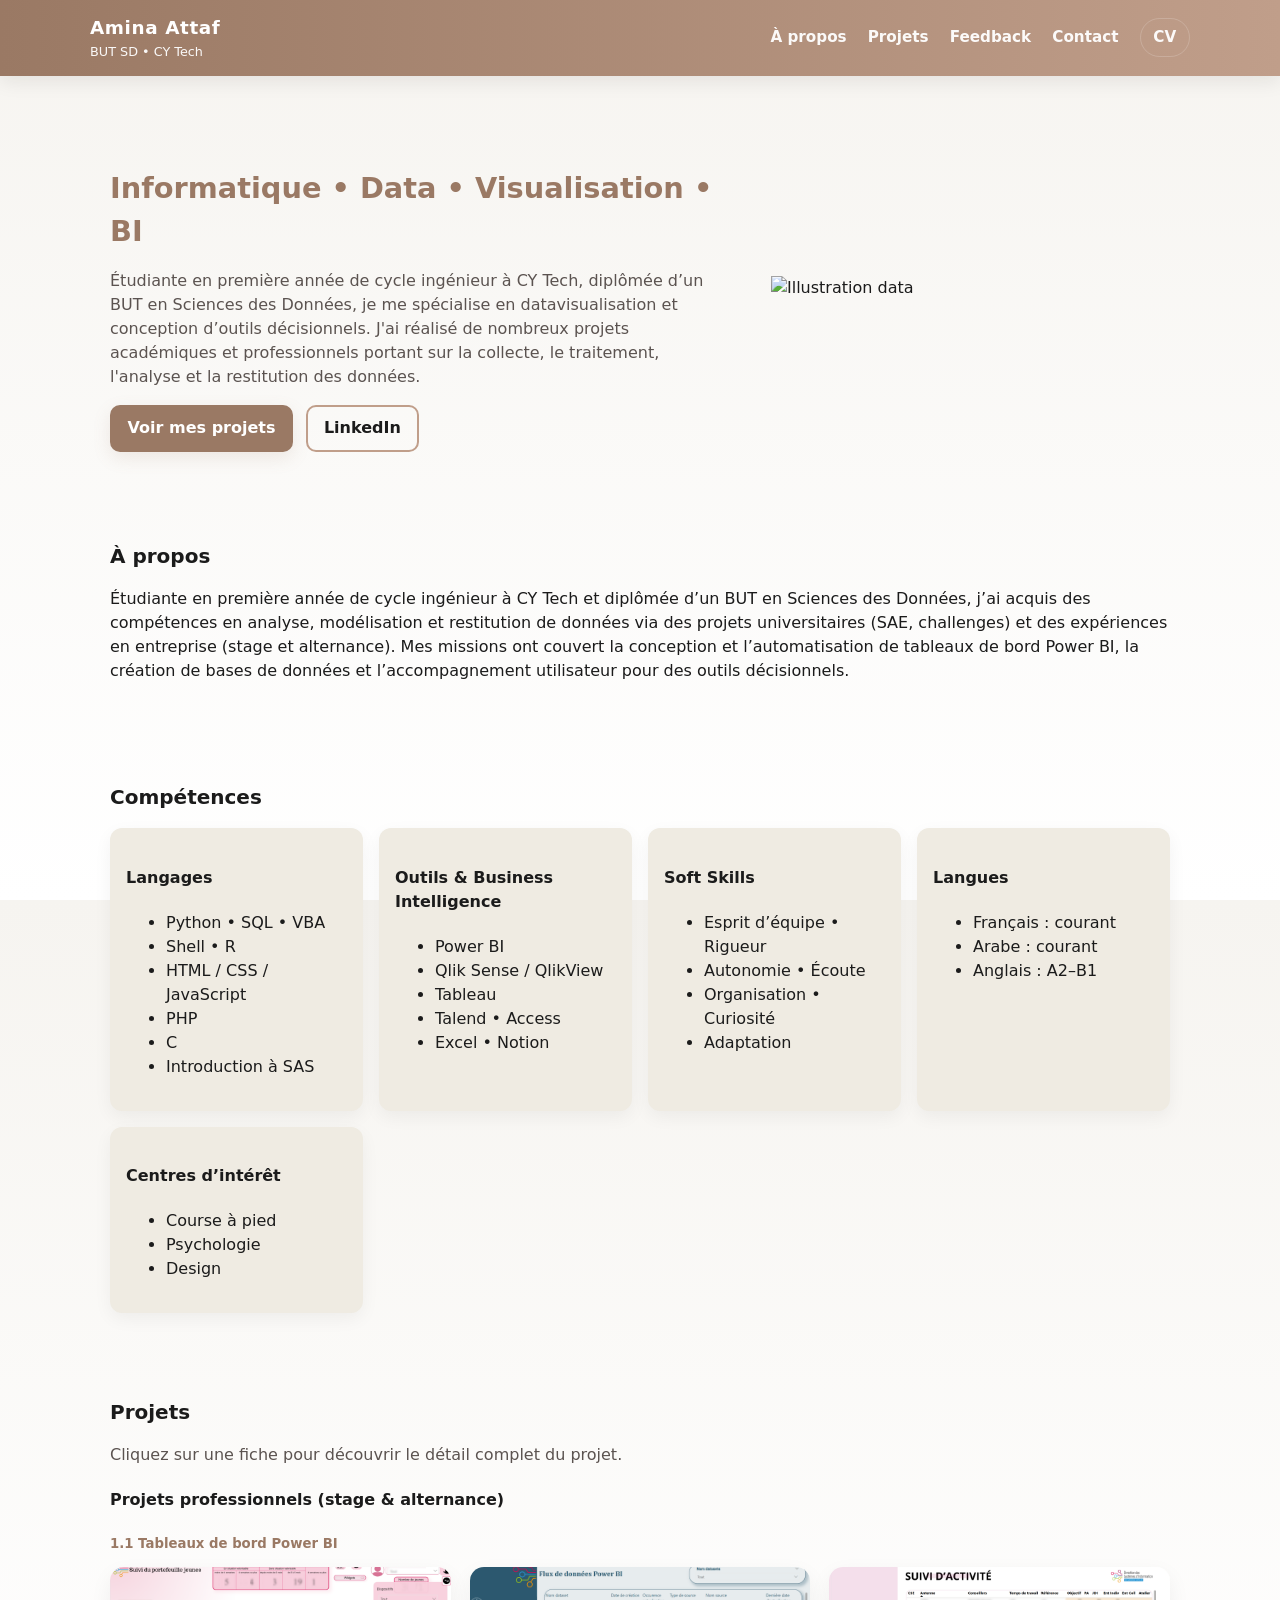
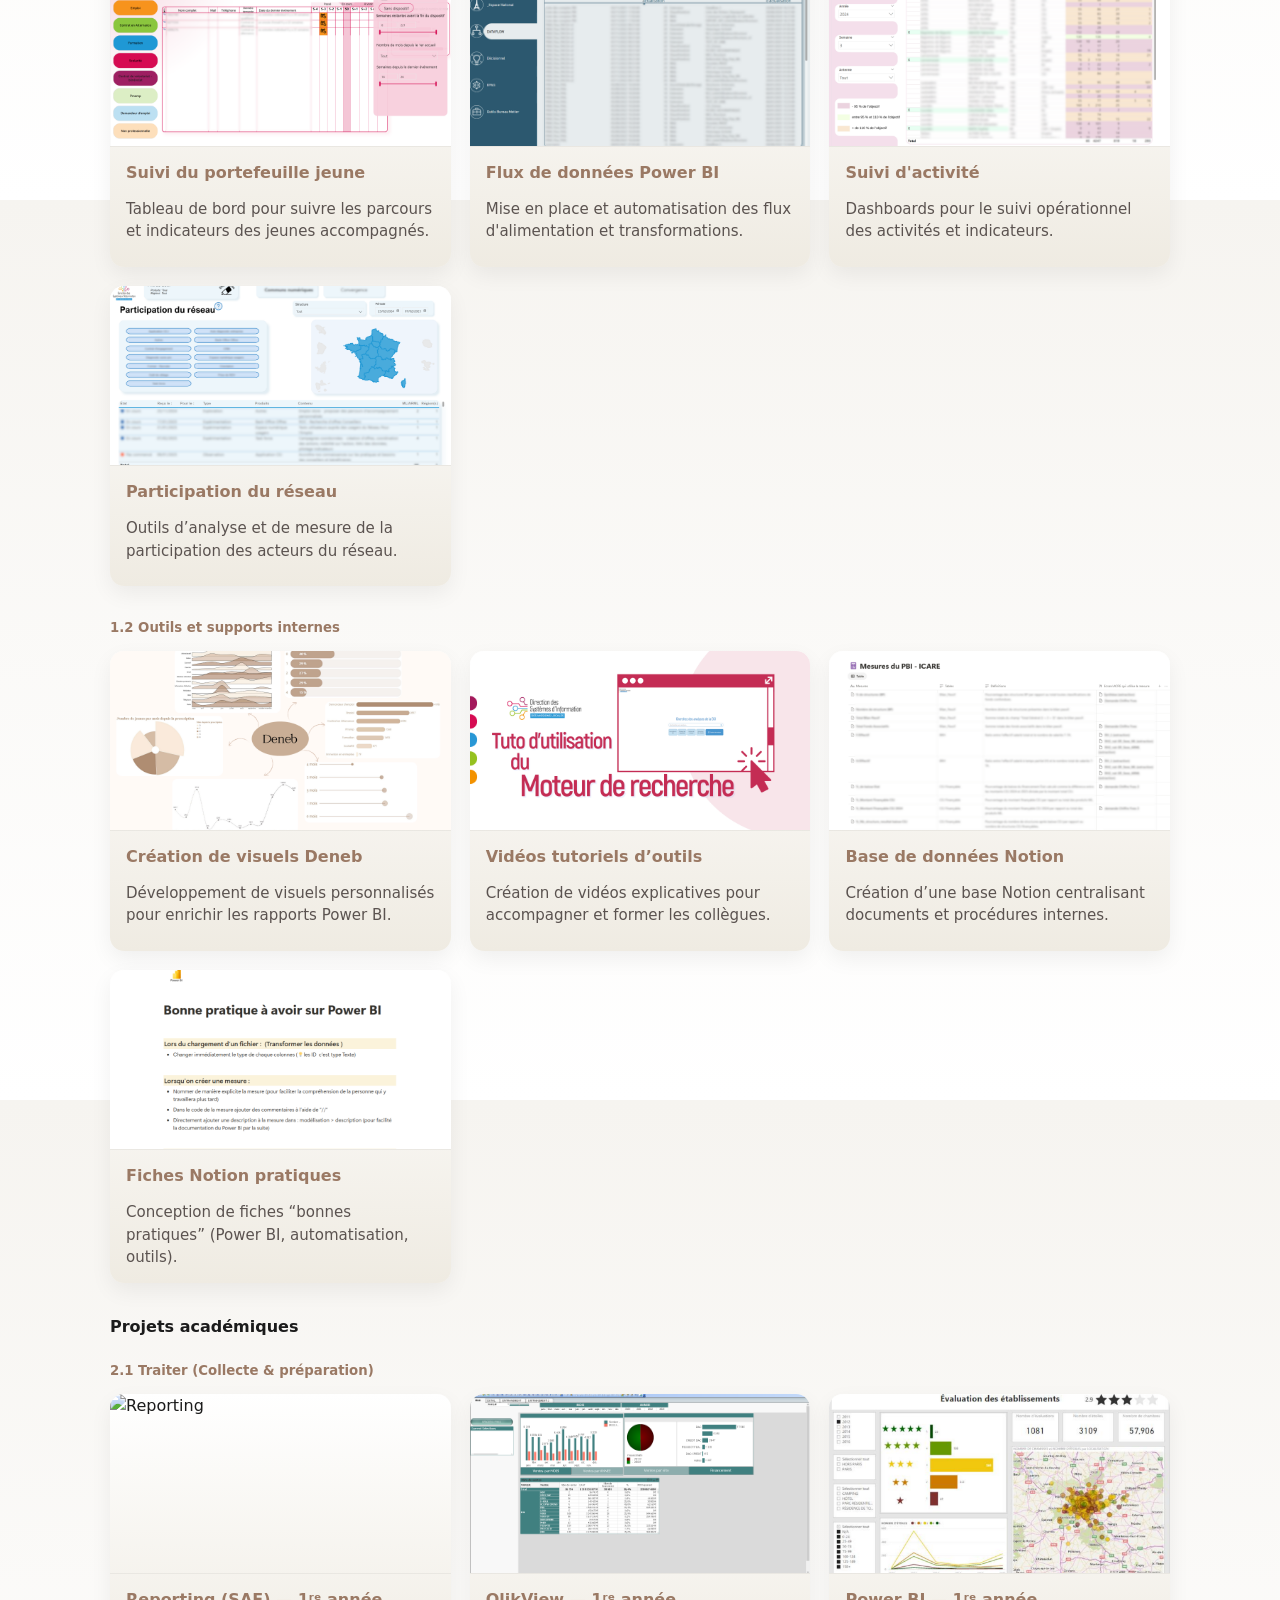
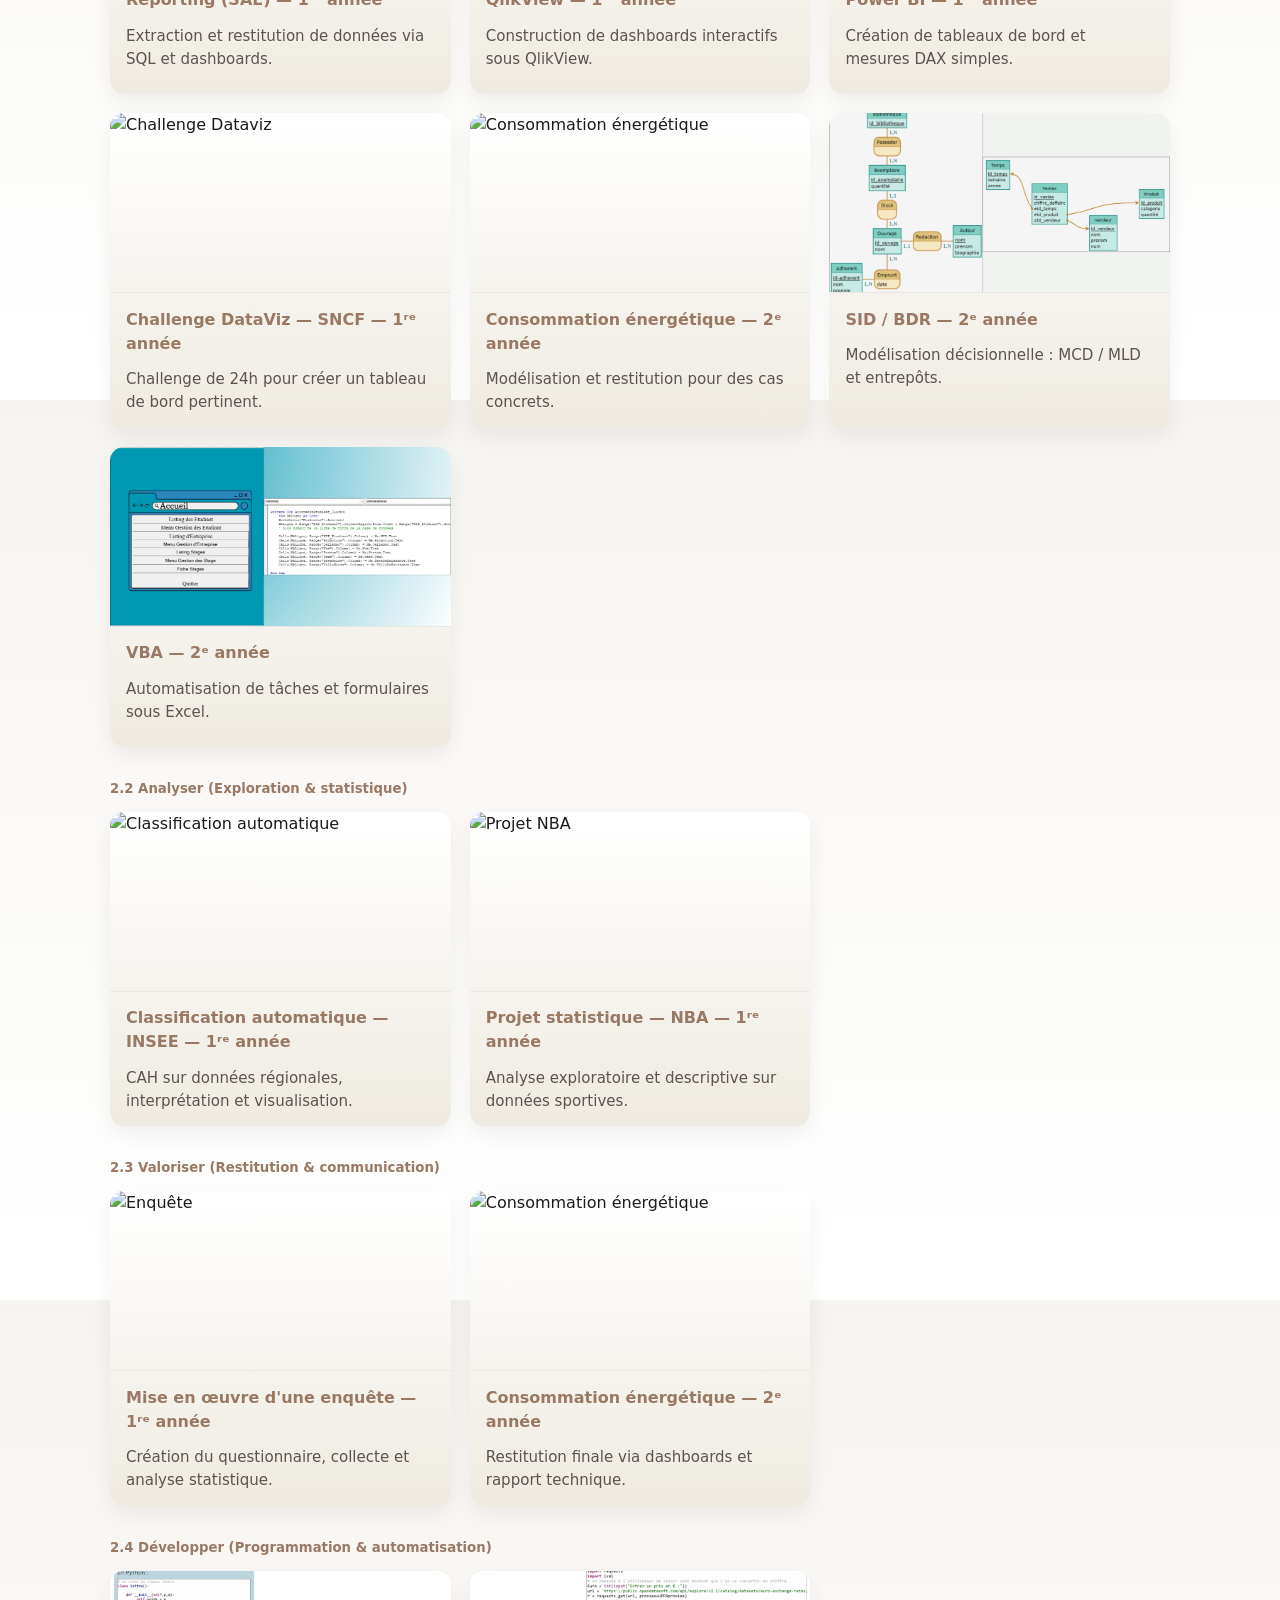
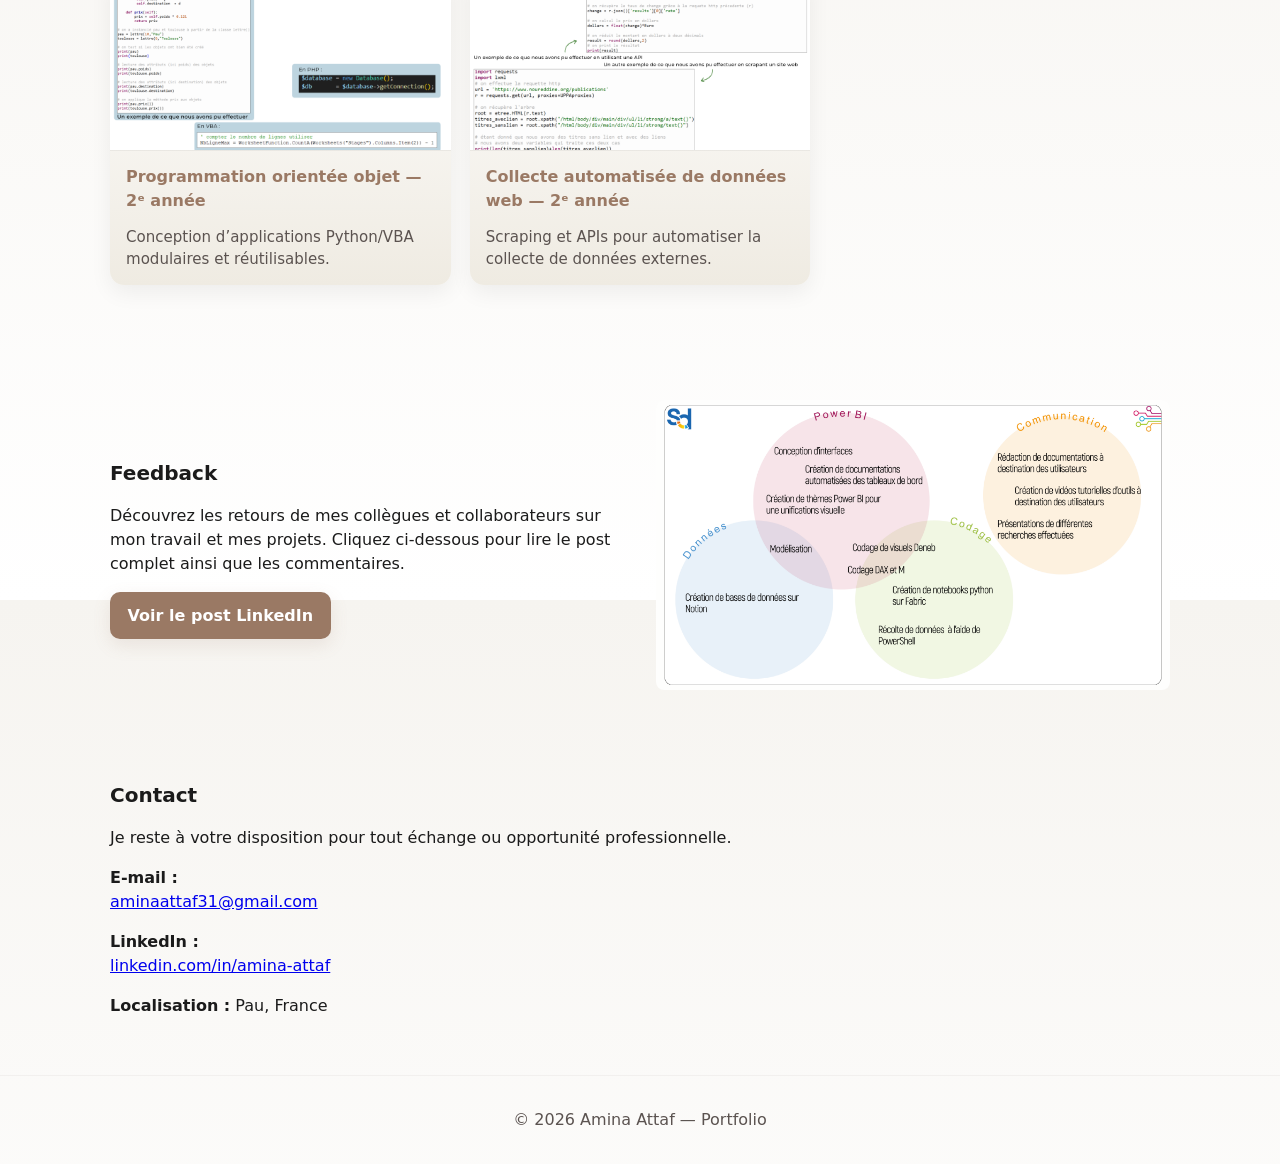
==== index.html @ 7a0de2a9 "Update index.html" ====
<!DOCTYPE html>
<html lang="fr">
<head>
  <meta charset="utf-8" />
  <meta name="viewport" content="width=device-width,initial-scale=1" />
  <title>Amina Attaf — Portfolio</title>
  <meta name="description" content="Portfolio d'Amina Attaf — Data Analyst / BUT Sciences des Données / CY Tech.">
  <link rel="stylesheet" href="style.css">
  <script defer src="script.js"></script>
</head>

<body>
  <!-- HEADER -->
  <header class="site-header">
    <div class="container header-inner">
      <div class="brand">
        <h1>Amina <span>Attaf</span></h1>
        <p class="subtitle">BUT SD • CY Tech</p>
      </div>
      <nav class="nav">
        <a href="#about">À propos</a>
        <a href="#projects">Projets</a>
        <a href="#testimonials">Feedback</a>
        <a href="#contact">Contact</a>
        <a class="btn-outline" href="cv.pdf" target="_blank">CV</a>
      </nav>
    </div>
  </header>

  <main>
    <!-- HERO -->
    <section id="home" class="hero">
      <div class="container hero-grid">
        <div class="hero-text">
          <h2><br><span>Informatique • Data • Visualisation • BI</span></h2>
          <p>Étudiante en première année de cycle ingénieur à CY Tech, diplômée d’un BUT en Sciences des Données, je me spécialise en datavisualisation et conception d’outils décisionnels. J'ai réalisé de nombreux projets académiques et professionnels portant sur la collecte, le traitement, l'analyse et la restitution des données.</p>
          <div class="hero-ctas">
            <a class="btn-primary" href="#projects">Voir mes projets</a>
            <a class="btn-ghost" href="https://www.linkedin.com/in/amina-attaf" target="_blank">LinkedIn</a>
          </div>
        </div>
        <div class="hero-visual">
          <img src="images/hero-illustration.png" alt="Illustration data" />
        </div>
      </div>
    </section>

    <!-- ABOUT -->
    <section id="about" class="section">
      <div class="container">
        <h3>À propos</h3>
        <p>Étudiante en première année de cycle ingénieur à CY Tech et diplômée d’un BUT en Sciences des Données, j’ai acquis des compétences en analyse, modélisation et restitution de données via des projets universitaires (SAE, challenges) et des expériences en entreprise (stage et alternance). Mes missions ont couvert la conception et l’automatisation de tableaux de bord Power BI, la création de bases de données et l’accompagnement utilisateur pour des outils décisionnels.</p>
      </div>
    </section>

        <!-- SKILLS -->
    <section id="skills" class="section alt">
      <div class="container">
        <h3>Compétences</h3>
        <div class="skills-grid">
          <div class="skill-card">
            <h4>Langages</h4>
            <ul>
              <li>Python • SQL • VBA</li>
              <li>Shell • R</li>
              <li>HTML / CSS / JavaScript</li>
              <li>PHP</li>
              <li> C</li>
              <li>Introduction à SAS</li>
            </ul>
          </div>
          <div class="skill-card">
            <h4>Outils & Business Intelligence</h4>
            <ul>
              <li>Power BI</li>
              <li>Qlik Sense / QlikView</li>
              <li>Tableau</li>
              <li>Talend • Access</li>
              <li>Excel • Notion</li>
            </ul>
          </div>
          <div class="skill-card">
            <h4>Soft Skills</h4>
            <ul>
              <li>Esprit d’équipe • Rigueur</li>
              <li>Autonomie • Écoute</li>
              <li>Organisation • Curiosité</li>
              <li>Adaptation</li>
            </ul>
          </div>
          <div class="skill-card">
            <h4>Langues</h4>
            <ul>
              <li>Français : courant</li>
              <li>Arabe : courant</li>
              <li>Anglais : A2–B1</li>
            </ul>
          </div>
          <div class="skill-card">
            <h4>Centres d’intérêt</h4>
            <ul>
              <li>Course à pied</li>
              <li>Psychologie</li>
              <li>Design</li>
            </ul>
          </div>
        </div>
      </div>
    </section>

    <!-- PROJECTS -->
    <section id="projects" class="section">
      <div class="container">
        <h3>Projets</h3>
        <p class="muted">Cliquez sur une fiche pour découvrir le détail complet du projet.</p>

        <!-- Catégorie professionnelle -->
        <div class="category">
          <h4 class="category-title">Projets professionnels (stage & alternance)</h4>
          <div class="subsection">
            <h5>1.1 Tableaux de bord Power BI</h5>
            <div class="projects-grid">
              <article class="proj-card" data-cat="pro" data-projid="proj-portefeuille">
                <div class="proj-thumb"><img src="images/proj-portefeuille.png" alt="Suivi portefeuille jeune"></div>
                <div class="proj-info">
                  <h4>Suivi du portefeuille jeune</h4>
                  <p>Tableau de bord pour suivre les parcours et indicateurs des jeunes accompagnés.</p>
                </div>
              </article>
              <article class="proj-card" data-cat="pro" data-projid="proj-flux">
                <div class="proj-thumb"><img src="images/proj-flux.png" alt="Flux de données"></div>
                <div class="proj-info">
                  <h4>Flux de données Power BI</h4>
                  <p>Mise en place et automatisation des flux d'alimentation et transformations.</p>
                </div>
              </article>
              <article class="proj-card" data-cat="pro" data-projid="proj-suivi-activite">
                <div class="proj-thumb"><img src="images/proj-suivi.png" alt="Suivi activité"></div>
                <div class="proj-info">
                  <h4>Suivi d'activité</h4>
                  <p>Dashboards pour le suivi opérationnel des activités et indicateurs.</p>
                </div>
              </article>
              <article class="proj-card" data-cat="pro" data-projid="proj-reseau">
                <div class="proj-thumb"><img src="images/proj-reseau.png" alt="Participation du réseau"></div>
                <div class="proj-info">
                  <h4>Participation du réseau</h4>
                  <p>Outils d’analyse et de mesure de la participation des acteurs du réseau.</p>
                </div>
              </article>
            </div>
          </div>

          <div class="subsection">
            <h5>1.2 Outils et supports internes</h5>
            <div class="projects-grid">
              <article class="proj-card" data-cat="pro" data-projid="proj-deneb">
                <div class="proj-thumb"><img src="images/proj-deneb.png" alt="Deneb visuals"></div>
                <div class="proj-info">
                  <h4>Création de visuels Deneb</h4>
                  <p>Développement de visuels personnalisés pour enrichir les rapports Power BI.</p>
                </div>
              </article>
              <article class="proj-card" data-cat="pro" data-projid="proj-video">
                <div class="proj-thumb"><img src="images/proj-video.png" alt="Tutoriel vidéo"></div>
                <div class="proj-info">
                  <h4>Vidéos tutoriels d’outils</h4>
                  <p>Création de vidéos explicatives pour accompagner et former les collègues.</p>
                </div>
              </article>
              <article class="proj-card" data-cat="pro" data-projid="proj-notion-db">
                <div class="proj-thumb"><img src="images/proj-notion.png" alt="Notion DB"></div>
                <div class="proj-info">
                  <h4>Base de données Notion</h4>
                  <p>Création d’une base Notion centralisant documents et procédures internes.</p>
                </div>
              </article>
              <article class="proj-card" data-cat="pro" data-projid="proj-notion-fiches">
                <div class="proj-thumb"><img src="images/proj-fiches.png" alt="Fiches Notion"></div>
                <div class="proj-info">
                  <h4>Fiches Notion pratiques</h4>
                  <p>Conception de fiches “bonnes pratiques” (Power BI, automatisation, outils).</p>
                </div>
              </article>
            </div>
          </div>
        </div>

        <!-- Catégorie académique -->
        <div class="category">
          <h4 class="category-title">Projets académiques</h4>

          <!-- 2.1 Traiter -->
          <div class="subsection">
            <h5>2.1 Traiter (Collecte & préparation)</h5>
            <div class="projects-grid">
              <article class="proj-card" data-cat="academique" data-projid="proj-reporting">
                <div class="proj-thumb"><img src="images/proj-reporting.png" alt="Reporting"></div>
                <div class="proj-info">
                  <h4>Reporting (SAE) — 1ʳᵉ année</h4>
                  <p>Extraction et restitution de données via SQL et dashboards.</p>
                </div>
              </article>

              <article class="proj-card" data-cat="academique" data-projid="proj-qlikview">
                <div class="proj-thumb"><img src="images/proj-qlikview.png" alt="QlikView"></div>
                <div class="proj-info">
                  <h4>QlikView — 1ʳᵉ année</h4>
                  <p>Construction de dashboards interactifs sous QlikView.</p>
                </div>
              </article>

              <article class="proj-card" data-cat="academique" data-projid="proj-powerbi1">
                <div class="proj-thumb"><img src="images/proj-powerbi1.png" alt="Power BI"></div>
                <div class="proj-info">
                  <h4>Power BI — 1ʳᵉ année</h4>
                  <p>Création de tableaux de bord et mesures DAX simples.</p>
                </div>
              </article>

              <article class="proj-card" data-cat="academique" data-projid="proj-dataviz">
                <div class="proj-thumb"><img src="images/proj-dataviz.png" alt="Challenge Dataviz"></div>
                <div class="proj-info">
                  <h4>Challenge DataViz — SNCF — 1ʳᵉ année</h4>
                  <p>Challenge de 24h pour créer un tableau de bord pertinent.</p>
                </div>
              </article>

              <article class="proj-card" data-cat="academique" data-projid="proj-energie">
                <div class="proj-thumb"><img src="images/proj-energie.png" alt="Consommation énergétique"></div>
                <div class="proj-info">
                  <h4>Consommation énergétique — 2ᵉ année</h4>
                  <p>Modélisation et restitution pour des cas concrets.</p>
                </div>
              </article>

              <article class="proj-card" data-cat="academique" data-projid="proj-sidbdr">
                <div class="proj-thumb"><img src="images/proj-sidbdr.png" alt="SID / BDR"></div>
                <div class="proj-info">
                  <h4>SID / BDR — 2ᵉ année</h4>
                  <p>Modélisation décisionnelle : MCD / MLD et entrepôts.</p>
                </div>
              </article>

              <article class="proj-card" data-cat="academique" data-projid="proj-vba">
                <div class="proj-thumb"><img src="images/proj-vba.png" alt="VBA"></div>
                <div class="proj-info">
                  <h4>VBA — 2ᵉ année</h4>
                  <p>Automatisation de tâches et formulaires sous Excel.</p>
                </div>
              </article>
            </div>
          </div>

          <!-- 2.2 Analyser -->
          <div class="subsection">
            <h5>2.2 Analyser (Exploration & statistique)</h5>
            <div class="projects-grid">
              <article class="proj-card" data-cat="analyse" data-projid="proj-classif">
                <div class="proj-thumb"><img src="images/proj-classif.png" alt="Classification automatique"></div>
                <div class="proj-info">
                  <h4>Classification automatique — INSEE — 1ʳᵉ année</h4>
                  <p>CAH sur données régionales, interprétation et visualisation.</p>
                </div>
              </article>

              <article class="proj-card" data-cat="analyse" data-projid="proj-nba">
                <div class="proj-thumb"><img src="images/proj-nba.png" alt="Projet NBA"></div>
                <div class="proj-info">
                  <h4>Projet statistique — NBA — 1ʳᵉ année</h4>
                  <p>Analyse exploratoire et descriptive sur données sportives.</p>
                </div>
              </article>
            </div>
          </div>

          <!-- 2.3 Valoriser -->
          <div class="subsection">
            <h5>2.3 Valoriser (Restitution & communication)</h5>
            <div class="projects-grid">
              <article class="proj-card" data-cat="valoriser" data-projid="proj-enquete">
                <div class="proj-thumb"><img src="images/proj-enquete.png" alt="Enquête"></div>
                <div class="proj-info">
                  <h4>Mise en œuvre d'une enquête — 1ʳᵉ année</h4>
                  <p>Création du questionnaire, collecte et analyse statistique.</p>
                </div>
              </article>

              <article class="proj-card" data-cat="valoriser" data-projid="proj-energie">
                <div class="proj-thumb"><img src="images/proj-energie.png" alt="Consommation énergétique"></div>
                <div class="proj-info">
                  <h4>Consommation énergétique — 2ᵉ année</h4>
                  <p>Restitution finale via dashboards et rapport technique.</p>
                </div>
              </article>
            </div>
          </div>

          <!-- 2.4 Développer -->
          <div class="subsection">
            <h5>2.4 Développer (Programmation & automatisation)</h5>
            <div class="projects-grid">
              <article class="proj-card" data-cat="developper" data-projid="proj-poo">
                <div class="proj-thumb"><img src="images/proj-poo.png" alt="POO"></div>
                <div class="proj-info">
                  <h4>Programmation orientée objet — 2ᵉ année</h4>
                  <p>Conception d’applications Python/VBA modulaires et réutilisables.</p>
                </div>
              </article>

              <article class="proj-card" data-cat="developper" data-projid="proj-scraping">
                <div class="proj-thumb"><img src="images/proj-scraping.png" alt="Collecte automatisée"></div>
                <div class="proj-info">
                  <h4>Collecte automatisée de données web — 2ᵉ année</h4>
                  <p>Scraping et APIs pour automatiser la collecte de données externes.</p>
                </div>
              </article>
            </div>
          </div>
        </div>
      </div>
    </section>

    <!-- Feedback -->
    <section id="testimonials" class="section alt">
      <div class="container testimonials-grid">
        <div class="testimonial-text">
          <h3>Feedback</h3>
          <p>Découvrez les retours de mes collègues et collaborateurs sur mon travail et mes projets. Cliquez ci-dessous pour lire le post complet ainsi que les commentaires.</p>
          <a class="btn-primary" href="https://www.linkedin.com/posts/amina-attaf" target="_blank">Voir le post LinkedIn</a>
        </div>
        <div class="testimonial-image">
          <img src="images/linkedin-post.png" alt="Post LinkedIn" />
        </div>
      </div>
    </section>

    <!-- CONTACT -->
    <section id="contact" class="section alt">
      <div class="container">
        <h3>Contact</h3>
        <p>Je reste à votre disposition pour tout échange ou opportunité professionnelle.</p>
        <div class="contact-block">
          <p><strong>E-mail :</strong><br><a href="mailto:aminaattaf31@gmail.com">aminaattaf31@gmail.com</a></p>
          <p><strong>LinkedIn :</strong><br><a href="https://www.linkedin.com/in/amina-attaf" target="_blank">linkedin.com/in/amina-attaf</a></p>
          <p><strong>Localisation :</strong> Pau, France</p>
        </div>
      </div>
    </section>

  </main>

  <footer class="site-footer">
    <div class="container">
      <p>© <span id="year"></span> Amina Attaf — Portfolio</p>
    </div>
  </footer>


<!-- 🔹 MODALES -->
<div id="modals-root">

  <!-- 🌟 PROJET : Suivi du portefeuille jeune -->
  <dialog class="proj-modal" id="proj-portefeuille">
    <button class="modal-close" data-close>&times;</button>
    <div class="modal-body">
      <h4>Suivi du portefeuille jeune</h4>

      <p><strong>Contexte :</strong> Ce projet a été réalisé dans le cadre de mon alternance afin de faciliter le suivi des jeunes accompagnés. L’objectif était de proposer un tableau de bord Power BI plus complet et plus clair pour visualiser l’ensemble des données liées à leurs parcours.</p>

      <p><strong>Objectifs :</strong>
        <ul>
          <li>Améliorer la lisibilité et l’ergonomie du tableau de bord existant,</li>
          <li>Intégrer de nouvelles pages interactives (menu déroulant, widgets, vidéos explicatives),</li>
          <li>Permettre aux conseiller.es d’accéder rapidement aux informations utiles pour le suivi.</li>
        </ul>
      </p>

      <p><strong>Méthodologie :</strong> Le travail a commencé par une phase d’analyse des données Excel, puis une migration vers Power BI à l’aide de Power Query pour le nettoyage et la structuration. J’ai ensuite créé plusieurs pages :
        <ul>
          <li>Une page d’accueil avec un <em>menu déroulant</em> facilitant la navigation,</li>
          <li>Une page intégrant une <em>vidéo explicative</em> pour guider les utilisateurs,</li>
          <li>Une page avec une <em>fiche récapitulative</em> pour chaque jeune,</li>
          <li>Et une page dédiée aux <em>widgets interactifs</em> permettant d’identifier les jeunes en difficulté.</li>
        </ul>
      </p>

      <p>En parallèle, j’ai conçu un <strong>questionnaire destiné aux conseiller.es</strong> afin de recueillir leurs retours sur la première version du tableau de bord. Ces retours m’ont permis d’adapter la mise en page et d’améliorer la page “widgets” selon leurs besoins. Ce travail m’a également permis de m’initier à une approche orientée <strong>UX (expérience utilisateur)</strong>.</p>

      <p><strong>Résultats :</strong> Le tableau de bord final est plus intuitif, complet et apprécié des conseiller.es. Il offre une vision claire et actualisée des jeunes accompagnés, tout en restant simple d’utilisation.</p>

      <div class="modal-gallery">
        <img src="images/proj-portefeuille.png" alt="Page menu déroulant du tableau de bord">
        <img src="images/proj-portefeuille2.png" alt="Page vidéo explicative intégrée">
        <img src="images/proj-portefeuille3.png" alt="Fiche explicative individuelle">
        <img src="images/proj-portefeuille4.png" alt="Page widgets – types de jeunes en difficulté">
      </div>

      <p><strong>Outils utilisés :</strong> Power BI, Power Query, Excel, Notion (suivi du projet), et travail UX avec les conseiller.es.</p>
    </div>
  </dialog>


  <!-- 🌟 PROJET : Automatisation de la récupération des flux de données Power BI -->
  <dialog class="proj-modal" id="proj-flux">
    <button class="modal-close" data-close>&times;</button>
    <div class="modal-body">
      <h4>Automatisation de la récupération des flux de données Power BI</h4>
  
      <p><strong>Contexte :</strong> Dans le cadre de la création d’un système d’information partagé avec France Travail, il était nécessaire d’identifier précisément les sources de données de tous les tableaux de bord Power BI ainsi que les informations relatives à leur actualisation (dates, occurrences, etc.). L’objectif principal était de centraliser ces informations pour disposer d’une base fiable et commune.</p>
  
      <p><strong>Objectifs :</strong></p>
      <ul>
        <li>Récupérer automatiquement les informations sur les flux de données Power BI ;</li>
        <li>Identifier les espaces de travail, datasets, et leurs dates d’actualisation ;</li>
        <li>Faciliter la contribution au futur Système d’Information partagé avec France Travail.</li>
      </ul>
  
      <p><strong>Méthodologie :</strong> Après plusieurs recherches infructueuses sur différents outils (PurView, add-ons externes, etc.), une solution a été trouvée grâce à l’échange avec un collègue : utiliser <em>PowerShell</em> pour interagir directement avec le service Power BI.  
      J’ai ainsi développé un script permettant de se connecter au service Power BI, de récupérer automatiquement les espaces de travail, les datasets associés, ainsi que leurs dates de création et d’actualisation.  
      Dans un second temps, j’ai appelé l’API REST de Power BI pour obtenir des informations plus détaillées, notamment sur la fréquence des actualisations et le nom des sources de données.</p>
  
      <p><strong>Résultats :</strong> Cette automatisation permet désormais d’avoir une vision complète et actualisée de tous les flux de données Power BI du pôle. Les informations sont exportées dans un fichier exploitable pour un suivi global, ce qui facilite la maintenance et la collaboration entre les équipes.</p>
  
      <div class="modal-gallery">
        <img src="images/proj-flux.png" alt="Interface Power BI présentant la récupération des flux de données">
      </div>
  
      <p><strong>Outils utilisés :</strong> Power BI Service, PowerShell, API REST Power BI.</p>
    </div>
  </dialog>



  <!-- 🌟 PROJET : Suivi d’activité -->
  <dialog class="proj-modal" id="proj-suivi-activite">
    <button class="modal-close" data-close>&times;</button>
    <div class="modal-body">
      <h4>Suivi d’activité</h4>

      <p><strong>Contexte :</strong> Le tableau de suivi d’activité a été créé pour remplacer un ancien suivi réalisé sur Excel. Il s’agissait de migrer ces données vers Power BI pour proposer un outil plus dynamique et plus clair.</p>

      <p><strong>Objectifs :</strong>
        <ul>
          <li>Remplacer le tableau de suivi Excel par un tableau de bord Power BI, plus rapide et plus performants</li>
          <li>Améliorer la visibilité sur les activités de chaque service</li>
          <li>Offrir une interface plus intuitive et plus professionnelle</li>
        </ul>
      </p>

      <p><strong>Méthodologie :</strong> J’ai d’abord étudié le fichier Excel initial (données sources, formules, onglets). Après un nettoyage via Power Query, j’ai créé un modèle Power BI structuré pour afficher les activités par type, période et service.</p>

      <p><strong>Résultats :</strong> Le nouveau tableau de bord permet une lecture plus fluide et rapide des informations. Il a remplacé définitivement le fichier Excel utilisé auparavant et sert désormais de support de pilotage.</p>

      <div class="modal-gallery">
        <img src="images/proj-suivi.png" alt="Tableau de bord Power BI – Suivi activité">
        <img src="images/proj-suivi2.png" alt="Fichier Excel initial avant migration">
      </div>

      <p><strong>Outils utilisés :</strong> Power BI, Excel, Power Query.</p>
    </div>
  </dialog>


  <!-- 🌟 PROJET : Participation du réseau -->
  <dialog class="proj-modal" id="proj-reseau">
    <button class="modal-close" data-close>&times;</button>
    <div class="modal-body">
      <h4>Participation du réseau</h4>

      <p><strong>Contexte :</strong> Ce projet avait pour but de rendre visible la participation des structures régionales et des partenaires du réseau dans différents projets de communication et de convergence. L’objectif était d’avoir une vue globale de l’implication de chaque acteur.</p>

      <p><strong>Méthodologie :</strong> J’ai collecté les données depuis plusieurs fichiers Excel relatifs à différents projets, puis les ai intégrées dans Power BI pour concevoir une interface claire et filtrable par projet. Le rapport se compose de plusieurs pages :</p>

      <ul>
        <li><strong>Page 1 :</strong> Participation au projet de communication numérique,</li>
        <li><strong>Page 2 :</strong> Participation au projet Convergence,</li>
        <li><strong>Page 3 et 4 :</strong> Pages d’extraction générées automatiquement lorsque l’on clique sur une ligne de tableau (vue détaillée des participations).</li>
      </ul>

      <p><strong>Résultats :</strong> Le tableau de bord permet une lecture rapide et complète de la participation du réseau à différents projets. Les extractions facilitent également le partage de synthèses précises entre les équipes.</p>

      <div class="modal-gallery">
        <img src="images/proj-reseau.png" alt="Page Power BI – Communication numérique">
        <img src="images/proj-reseau2.png" alt="Page Power BI – Convergence">
        <img src="images/proj-reseau3.png" alt="Page d’extraction 1">
        <img src="images/proj-reseau4.png" alt="Page d’extraction 2">
      </div>

      <p><strong>Outils utilisés :</strong> Power BI, Power Query, Base de données Notion, Notebook Fabric.</p>
    </div>
  </dialog>

  <!-- 🌟 PROJET : Visuels Deneb -->
  <dialog class="proj-modal" id="proj-deneb">
    <button class="modal-close" data-close>&times;</button>
    <div class="modal-body">
      <h4>Création de visuels Deneb</h4>

      <p><strong>Contexte :</strong> Certains besoins de visualisation Power BI ne pouvaient pas être couverts par les visuels natifs. Le projet visait à concevoir des visuels personnalisés à l’aide de <em>Deneb</em>, un outil permettant d’intégrer des graphiques créés en langage JSON/Vega-Lite.</p>

      <p><strong>Méthodologie :</strong> Étude des besoins, apprentissage de la structure JSON des visuels, création de prototypes pour des graphiques radar, des barres empilées et des diagrammes dynamiques. Intégration directe dans Power BI avec paramétrage des interactions.</p>

      <p><strong>Résultats :</strong> Plusieurs visuels ont été intégrés dans les dashboards internes, notamment un graphique de performance multi-dimensionnelle et une jauge de progression. Ces visuels ont permis d’améliorer la clarté et l’esthétique des rapports.</p>

      <p><strong>Leçons tirées :</strong> Découverte de la logique des bibliothèques de visualisation avancée et renforcement des compétences en développement visuel personnalisé.</p>

      <div class="modal-gallery">
        <img src="images/proj-deneb.png" alt="Visuels Deneb Power BI">
      </div>

      <p><strong>Technologies :</strong> Power BI, Deneb (JSON / Vega-Lite).</p>
    </div>
  </dialog>


  <!-- 🌟 PROJET : Vidéos tutoriels -->
  <dialog class="proj-modal" id="proj-video">
    <button class="modal-close" data-close>&times;</button>
    <div class="modal-body">
      <h4>Vidéos tutoriels</h4>

      <p><strong>Contexte :</strong> L’objectif était de concevoir des vidéos explicatives destinées aux collaborateurs pour faciliter la découverte et la prise en main des outils interne créé par la DSIML.</p>

      <p><strong>Méthodologie :</strong> Création de la vidéo sur Canva en respectant la charte graphique de la DSIML.</p>

      <p><strong>Résultats :</strong> Les vidéos ont permis d’informiser les collaborateurs et de les accompagner lors de la prise en main.</p>

      <p><strong>Leçons tirées :</strong> Ce travail m’a permis de réaliser un exercice de vulgarisation et de me mettre à la place de l’utilisateur, tant pour la compréhension du contenu que pour des aspects visuels comme le choix des couleurs, la taille du texte ou encore la vitesse de la vidéo.</p>

      <div class="modal-gallery">
        <img src="images/proj-video.png" alt="Vidéo tutoriel Power BI">
        <img src="images/proj-video2.png" alt="Montage tutoriel">
      </div>

      <p><strong>Outils :</strong> Canva.</p>
    </div>
  </dialog>


  <!-- 🌟 PROJET : Base Notion -->
  <dialog class="proj-modal" id="proj-notion-db">
    <button class="modal-close" data-close>&times;</button>
    <div class="modal-body">
      <h4>Base de données Notion</h4>

      <p><strong>Contexte :</strong> Afin de centraliser les ressources documentaires, une base Notion collaborative a été développée pour stocker et organiser les procédures internes, rapports et modèles Power BI.</p>

      <p><strong>Méthodologie :</strong> Structuration d’une base à plusieurs niveaux (par service, type de document et usage), définition de modèles de fiches standardisées, et création d’un tableau de bord d’accès rapide pour les utilisateurs.</p>

      <p><strong>Résultats :</strong> Amélioration de la circulation de l’information et réduction des doublons documentaires. L’espace Notion est désormais utilisé quotidiennement par l’ensemble des collaborateurs de l’équipe.</p>

      <p><strong>Leçons tirées :</strong> Sensibilisation à la conception d’outils collaboratifs simples et intuitifs.</p>

      <div class="modal-gallery">
        <img src="images/proj-notion.png" alt="Base Notion">
      </div>

      <p><strong>Outils :</strong> Notion, Power BI, Power BI Helper, Power BI Documenter.</p>
    </div>
  </dialog>


  <!-- 🌟 PROJET : Fiches Notion -->
  <dialog class="proj-modal" id="proj-notion-fiches">
    <button class="modal-close" data-close>&times;</button>
    <div class="modal-body">
      <h4>Fiches Notion pratiques</h4>

      <p><strong>Contexte :</strong> L'ensemble de la DSIML travaillant majoritairement sur Notion. J'ai été créées des fiches explicatives pour informer ou rappeler certaines notion du métier.</p>

      <p><strong>Méthodologie :</strong> Création de modèles uniformes sur Notion, structuration par thématique (Power BI, automatisation, bonnes pratiques) et insertion de captures d’écran illustratives.</p>

      <p><strong>Résultats :</strong> Ces fiches servent de support à la montée en compétence des nouveaux arrivants et constituent une base de connaissances interne.</p>

      <p><strong>Leçons tirées :</strong> Approfondissement des bonnes pratiques UX pour la rédaction de guides clairs et visuellement attrayants.</p>

      <div class="modal-gallery">
        <img src="images/proj-fiches.png" alt="Fiche Notion Power BI">
      </div>

      <p><strong>Outils :</strong> Notion.</p>
    </div>
  </dialog>
  
  <!-- Projets académiques -->

<!-- 🔹 MODALES — Projets académiques -->

<!-- PROJET : SAE Reporting -->
<dialog class="proj-modal" id="proj-reporting">
  <button class="modal-close" data-close>&times;</button>
  <div class="modal-body">
    <h4>SAE — Reporting</h4>

    <p><strong>Contexte :</strong> Projet universitaire de première année portant sur la conception d’un tableau de bord de reporting à partir d’une base de données fournie. L’objectif était d’analyser les données et de proposer une visualisation claire des indicateurs clés.</p>

    <p><strong>Méthodologie :</strong> Conception et exécution de requêtes SQL pour extraire les informations pertinentes, mise en forme des résultats et création d’un tableau de bord illustrant les tendances principales. Travail collaboratif pour garantir la cohérence des visualisations et l’exactitude des résultats.</p>

    <p><strong>Résultats :</strong> Tableau de bord complet présentant les indicateurs essentiels, accompagné d’un rapport d’analyse et d’une soutenance de restitution.</p>

    <p><strong>Leçons tirées :</strong> Renforcement de la rigueur dans la préparation et la présentation des données, et compréhension du rôle du reporting dans la prise de décision.</p>

    <p><strong>Outils :</strong> SQL, Power BI, Excel.</p>

    <div class="modal-gallery">
      <img src="images/proj-reporting.png" alt="Extrait SAE Reporting">
    </div>
  </div>
</dialog>

<!-- PROJET : QlikView -->
<dialog class="proj-modal" id="proj-qlikview">
  <button class="modal-close" data-close>&times;</button>
  <div class="modal-body">
    <h4>QlikView — Tableau de bord interactif</h4>

    <p><strong>Contexte :</strong> Projet individuel visant à se familiariser avec QlikView et à concevoir un tableau de bord interactif à partir de données métiers simples.</p>

    <p><strong>Méthodologie :</strong> Importation et préparation des données, création de graphiques interactifs, filtres et tableaux dynamiques. Structuration des onglets selon des thématiques pour une navigation fluide.</p>

    <p><strong>Résultats :</strong> Production d’un tableau de bord intuitif et ergonomique permettant de filtrer les données en temps réel et d’en faciliter la lecture.</p>

    <p><strong>Leçons tirées :</strong> Découverte du fonctionnement de QlikView et compréhension de la logique associative des données pour créer des visualisations dynamiques.</p>

    <p><strong>Outils :</strong> QlikView, Excel.</p>

    <div class="modal-gallery">
      <img src="images/proj-qlikview.png" alt="Exemple QlikView">
    </div>
  </div>
</dialog>

<!-- PROJET : Power BI 1ère année -->
<dialog class="proj-modal" id="proj-powerbi1">
  <button class="modal-close" data-close>&times;</button>
  <div class="modal-body">
    <h4>Power BI — 1ʳᵉ année</h4>

    <p><strong>Contexte :</strong> Première utilisation de Power BI dans le cadre universitaire. L’objectif était de concevoir un tableau de bord présentant plusieurs indicateurs à partir d’un jeu de données fourni.</p>

    <p><strong>Méthodologie :</strong> Importation des données dans Power Query, nettoyage, création de mesures DAX simples et mise en forme d’un rapport interactif.</p>

    <p><strong>Résultats :</strong> Réalisation d’un tableau de bord clair et fonctionnel illustrant des indicateurs de performance basiques.</p>

    <p><strong>Leçons tirées :</strong> Découverte des fonctionnalités principales de Power BI et importance du design dans la lisibilité des dashboards.</p>

    <p><strong>Outils :</strong> Power BI, Power Query, Excel.</p>

    <div class="modal-gallery">
      <img src="images/proj-powerbi1.png" alt="Power BI 1ère année">
    </div>
  </div>
</dialog>

<!-- PROJET : Challenge DataViz SNCF -->
<dialog class="proj-modal" id="proj-dataviz">
  <button class="modal-close" data-close>&times;</button>
  <div class="modal-body">
    <h4>Challenge DataViz — SNCF</h4>

    <p><strong>Contexte :</strong> Participation à un challenge organisé par la SNCF, consistant à analyser un jeu de données ferroviaires et à concevoir un tableau de bord pertinent en une journée.</p>

    <p><strong>Méthodologie :</strong> Nettoyage rapide des données, choix des indicateurs les plus représentatifs et conception d’un tableau de bord Power BI en équipe. Répartition claire des tâches pour optimiser le temps disponible.</p>

    <p><strong>Résultats :</strong> Deux tableaux de bord réalisés dans les délais, présentation orale et discussion autour des indicateurs choisis.</p>

    <p><strong>Leçons tirées :</strong> Gestion du temps en contexte contraint, travail d’équipe et prise de décision rapide sur le choix des visualisations.</p>

    <p><strong>Outils :</strong> Power BI, Excel.</p>

    <div class="modal-gallery">
      <img src="images/proj-dataviz.png" alt="Challenge SNCF Dataviz">
    </div>
  </div>
</dialog>

<!-- PROJET : Consommation énergétique -->
<dialog class="proj-modal" id="proj-energie">
  <button class="modal-close" data-close>&times;</button>
  <div class="modal-body">
    <h4>Projet — Consommation énergétique</h4>

    <p><strong>Contexte :</strong> Projet de deuxième année portant sur l’étude de la consommation énergétique d’un particulier et d’une entreprise. L’objectif était de modéliser les données et de concevoir des tableaux de bord Power BI adaptés.</p>

    <p><strong>Méthodologie :</strong> Analyse des données énergétiques, élaboration du MCD/MLD, calcul des indicateurs (DPE, DJU) et conception de rapports Power BI avec filtres et graphiques adaptés aux besoins des deux commanditaires.</p>

    <p><strong>Résultats :</strong> Plusieurs tableaux de bord finalisés, un rapport complet et une soutenance de restitution présentant les résultats et recommandations.</p>

    <p><strong>Leçons tirées :</strong> Gestion de projets longs, coordination d’équipe et communication adaptée selon le type de commanditaire.</p>

    <p><strong>Outils :</strong> Power BI, SQL, modélisation de données.</p>

    <div class="modal-gallery">
      <img src="images/proj-energie.png" alt="Projet énergétique">
    </div>
  </div>
</dialog>

<!-- PROJET : SID / BDR -->
<dialog class="proj-modal" id="proj-sidbdr">
  <button class="modal-close" data-close>&times;</button>
  <div class="modal-body">
    <h4>Projet — SID / BDR</h4>

    <p><strong>Contexte :</strong> Projet de modélisation de bases de données décisionnelles (Systèmes d’Information Décisionnels et Bases de Données Relationnelles).</p>

    <p><strong>Méthodologie :</strong> Conception du MCD et du MLD, normalisation des tables, création de relations et tests d’intégrité référentielle.</p>

    <p><strong>Résultats :</strong> Base décisionnelle fonctionnelle, documentation du modèle et simulation de requêtes analytiques.</p>

    <p><strong>Leçons tirées :</strong> Approfondissement des principes de conception des bases de données et compréhension du lien entre la modélisation et l’analyse décisionnelle.</p>

    <p><strong>Outils :</strong> SQL, Power BI, Excel.</p>

    <div class="modal-gallery">
      <img src="images/proj-sidbdr.png" alt="Modélisation SID BDR">
    </div>
  </div>
</dialog>

<!-- PROJET : VBA -->
<dialog class="proj-modal" id="proj-vba">
  <button class="modal-close" data-close>&times;</button>
  <div class="modal-body">
    <h4>VBA — Automatisation Excel</h4>

    <p><strong>Contexte :</strong> Projet d’automatisation sous Excel pour simplifier des tâches répétitives à l’aide de macros VBA.</p>

    <p><strong>Méthodologie :</strong> Création d’interfaces utilisateurs avec formulaires, automatisation de calculs et génération de rapports à partir de boutons d’action.</p>

    <p><strong>Résultats :</strong> Gain de temps significatif et fiabilisation des processus grâce à l’automatisation.</p>

    <p><strong>Leçons tirées :</strong> Développement d’une logique algorithmique et compréhension du potentiel du langage VBA dans la bureautique.</p>

    <p><strong>Outils :</strong> Excel, VBA.</p>

    <div class="modal-gallery">
      <img src="images/proj-vba.png" alt="Projet VBA">
    </div>
  </div>
</dialog>

<!-- PROJET : Classification automatique -->
<dialog class="proj-modal" id="proj-classif">
  <button class="modal-close" data-close>&times;</button>
  <div class="modal-body">
    <h4>Classification automatique — INSEE</h4>

    <p><strong>Contexte :</strong> Projet sur des données régionales de l’INSEE. L’objectif était de réaliser une classification automatique afin d’identifier des regroupements cohérents de départements.</p>

    <p><strong>Méthodologie :</strong> Nettoyage des données, application d’une CAH (Classification Ascendante Hiérarchique) sous R, interprétation des résultats et synthèse graphique.</p>

    <p><strong>Résultats :</strong> Rapport complet, graphiques des classes et conclusion sur la répartition géographique des typologies.</p>

    <p><strong>Leçons tirées :</strong> Maîtrise des analyses multivariées et importance du choix des variables dans une classification.</p>

    <p><strong>Outils :</strong> R, Excel.</p>

    <div class="modal-gallery">
      <img src="images/proj-classif.png" alt="Classification INSEE">
    </div>
  </div>
</dialog>

<!-- PROJET : NBA -->
<dialog class="proj-modal" id="proj-nba">
  <button class="modal-close" data-close>&times;</button>
  <div class="modal-body">
    <h4>Analyse statistique — Données NBA</h4>

    <p><strong>Contexte :</strong> Projet de première année portant sur une base de données de la NBA afin d’explorer et analyser les statistiques des joueurs et des équipes.</p>

    <p><strong>Méthodologie :</strong> Nettoyage des données sous Excel, analyses statistiques univariées et graphiques pour illustrer les tendances principales.</p>

    <p><strong>Résultats :</strong> Rapport clair mettant en avant les indicateurs pertinents et les liens entre performance et caractéristiques des joueurs.</p>

    <p><strong>Leçons tirées :</strong> Initiation à la statistique appliquée et à la synthèse des résultats analytiques.</p>

    <p><strong>Outils :</strong> Excel, statistiques descriptives.</p>

    <div class="modal-gallery">
      <img src="images/proj-nba.png" alt="Analyse NBA">
    </div>
  </div>
</dialog>

<!-- PROJET : Enquête -->
<dialog class="proj-modal" id="proj-enquete">
  <button class="modal-close" data-close>&times;</button>
  <div class="modal-body">
    <h4>SAE — Enquête sur l’utilisation d’Internet</h4>

    <p><strong>Contexte :</strong> Projet de groupe visant à analyser les usages d’Internet chez les lycéens à travers un questionnaire administré et une analyse des réponses recueillies.</p>

    <p><strong>Méthodologie :</strong> Élaboration du questionnaire, collecte sur le terrain, saisie sous Sphinx, nettoyage des réponses et réalisation d’analyses descriptives et graphiques.</p>

    <p><strong>Résultats :</strong> Rapport complet, graphiques illustratifs et soutenance orale présentant les résultats principaux et les biais identifiés.</p>

    <p><strong>Leçons tirées :</strong> Expérience de travail en grand groupe et compréhension des enjeux d’un protocole d’enquête.</p>

    <p><strong>Outils :</strong> Sphinx, Excel.</p>

    <div class="modal-gallery">
      <img src="images/proj-enquete.png" alt="Projet Enquête">
    </div>
  </div>
</dialog>

<!-- PROJET : Programmation orientée objet -->
<dialog class="proj-modal" id="proj-poo">
  <button class="modal-close" data-close>&times;</button>
  <div class="modal-body">
    <h4>Programmation orientée objet</h4>

    <p><strong>Contexte :</strong> Compétence développée en deuxième année, axée sur la programmation orientée objet.</p>

    <p><strong>Méthodologie :</strong> Conception de classes, héritages, interfaces et interactions entre objets pour automatiser des calculs simples.</p>

    <p><strong>Résultats :</strong> Application fonctionnelle démontrant les principes d’encapsulation et de réutilisation du code.</p>

    <p><strong>Leçons tirées :</strong> Approfondissement de la logique de programmation et de la structuration d’applications complexes.</p>

    <p><strong>Outils :</strong> Python, VBA, PHP.</p>

    <div class="modal-gallery">
      <img src="images/proj-poo.png" alt="POO Python VBA">
    </div>
  </div>
</dialog>

<!-- PROJET : Collecte automatisée -->
<dialog class="proj-modal" id="proj-scraping">
  <button class="modal-close" data-close>&times;</button>
  <div class="modal-body">
    <h4>Collecte automatisée de données web</h4>

    <p><strong>Contexte :</strong> Compétence développée en deuxième année, axée sur l'automatisation et la récupération de données externes à partir de sites web et d’APIs.</p>

    <p><strong>Méthodologie :</strong> Écriture de scripts Python pour extraire, nettoyer et stocker les données, tout en respectant les règles d’accès aux sites.</p>

    <p><strong>Résultats :</strong> Création d’un script capable d’automatiser l’alimentation d’une base de données sans intervention manuelle.</p>

    <p><strong>Leçons tirées :</strong> Compréhension du scraping éthique et apprentissage des notions d’automatisation des processus de collecte.</p>

    <p><strong>Outils :</strong> Python, APIs</p>

    <div class="modal-gallery">
      <img src="images/proj-scraping.png" alt="Collecte automatisée">
    </div>
  </div>
</dialog>

</div>


  <script>
    // année dynamique
    document.getElementById('year').textContent = new Date().getFullYear();

    // smooth anchors
    document.querySelectorAll('a[href^="#"]').forEach(a=>{
      a.addEventListener('click', e=>{
        const target = document.querySelector(a.getAttribute('href'));
        if(target){
          e.preventDefault();
          target.scrollIntoView({behavior:'smooth', block:'start'});
        }
      });
    });

    // Modal handling
    document.addEventListener('click', e=>{
      const card = e.target.closest('.proj-card');
      if(card){
        const id = card.dataset.projid;
        const dlg = document.getElementById(id);
        if(dlg){
          try{ dlg.showModal(); }
          catch(err){ dlg.style.display='block'; dlg.setAttribute('open',''); }
          return;
        }
      }

      const closeBtn = e.target.closest('[data-close]');
      if(closeBtn){
        const dlg = closeBtn.closest('dialog.proj-modal');
        if(dlg){ try{ dlg.close(); } catch(err){ dlg.removeAttribute('open'); dlg.style.display='none'; } }
      }
    });

    // close modal on ESC
    document.addEventListener('keydown', e=>{
      if(e.key === 'Escape'){
        document.querySelectorAll('dialog.proj-modal').forEach(d=>{
          if(d.open) try{ d.close(); } catch(err){ d.removeAttribute('open'); d.style.display='none'; }
        });
      }
    });
  </script>
</body>
</html>
---- style.css ----
/* Palette fournie :
   #9a7964 (brun chaud), #c09e8a (sable), #efebe2 (crème), #f6f4f0 (très clair)
*/
:root{
  --accent-1: #9a7964;
  --accent-2: #c09e8a;
  --accent-3: #b08f7d; /* pour alternance légère */
  --bg: #f6f4f0;
  --card: #efebe2;
  --text: #1b1b1b;
  --muted: #5b5350;
  --radius: 12px;
  --max-width: 1100px;
  --container-pad: 1.25rem;
}

*{box-sizing: border-box}
html,body{height:100%}
body{
  margin:0;
  font-family: Inter, ui-sans-serif, system-ui, -apple-system, "Segoe UI", Roboto, "Helvetica Neue", Arial;
  background: linear-gradient(180deg,var(--bg), #ffffff);
  color:var(--text);
  -webkit-font-smoothing:antialiased;
  -moz-osx-font-smoothing:grayscale;
  line-height:1.5;
}

/* layout container */
.container{
  width:100%;
  max-width:var(--max-width);
  margin:0 auto;
  padding:0 var(--container-pad);
}

/* header */
.site-header{
  background: linear-gradient(90deg,var(--accent-1), var(--accent-2));
  color:white;
  position:sticky;
  top:0;
  z-index:50;
  box-shadow:0 6px 18px rgba(25,20,18,0.08);
}
.header-inner{
  display:flex;
  align-items:center;
  justify-content:space-between;
  gap:1rem;
  padding:0.9rem 0;
}
.brand h1{margin:0;font-size:1.15rem;letter-spacing:0.6px}
.brand h1 span{font-weight:600}
.subtitle{margin:0;font-size:0.8rem;opacity:0.95}

/* nav */
.nav a{
  color:rgba(255,255,255,0.95);
  text-decoration:none;
  margin-left:1rem;
  font-weight:600;
  font-size:0.95rem;
}
.btn-outline{
  border:1px solid rgba(255,255,255,0.18);
  padding:0.45rem 0.8rem;
  border-radius:999px;
  margin-left:0.8rem;
  display:inline-block;
}

/* HERO */
.hero{
  padding:3rem 0;
}
.hero-grid{
  display:grid;
  grid-template-columns:1fr 420px;
  gap:2rem;
  align-items:center;
}
.hero-text h2{
  font-size:1.8rem;
  margin:0 0 0.8rem;
}
.hero-text h2 span{
  color:var(--accent-1);
  font-weight:700;
}
.hero-text p{
  color:var(--muted);
  margin-bottom:1rem;
}
.hero-ctas{
  display:flex;
  gap:0.8rem;
}
.btn-primary{
  background:var(--accent-1);
  color:white;
  padding:0.7rem 1.1rem;
  border-radius:10px;
  text-decoration:none;
  font-weight:700;
  display:inline-block;
  box-shadow: 0 6px 18px rgba(154,121,100,0.14);
}
.btn-ghost{
  background:transparent;
  border:2px solid var(--accent-2);
  padding:0.55rem 1rem;
  border-radius:10px;
  color:var(--text);
  text-decoration:none;
  font-weight:700;
}

/* ✅ Correction taille image HERO */
.hero-visual img {
  max-width: 90%;
  height: auto;
  display: block;
  margin: 0 auto;
}

/* sections */
.section{
  padding:2.6rem 0;
}
.section.alt{
  background:transparent;
}
h3{
  margin:0 0 1rem;
  font-size:1.25rem;
}
.muted{
  color:var(--muted);
  margin-bottom:1rem;
}

/* skills grid */
.skills-grid{
  display:grid;
  grid-template-columns:repeat(auto-fit,minmax(220px,1fr));
  gap:1rem;
}
.skill-card{
  background:var(--card);
  padding:1rem;
  border-radius:var(--radius);
  box-shadow:0 6px 18px rgba(25,20,18,0.05);
}

/* ✅ Uniformisation complète de toutes les cartes projet */
.projects-grid {
  display: grid;
  grid-template-columns: repeat(auto-fill, minmax(260px, 1fr));
  gap: 1.2rem;
  justify-items: stretch;
}

.proj-card {
  position: relative;
  background: linear-gradient(180deg, #fff, var(--card));
  border-radius: 14px;
  box-shadow: 0 8px 22px rgba(25,20,18,0.06);
  overflow: hidden;
  cursor: pointer;
  transition: transform 0.25s ease, box-shadow 0.25s ease;
  display: flex;
  flex-direction: column;
  justify-content: flex-start;
  min-height: 300px;
}

/* ❌ Bandeaux retirés complètement */
.proj-card::before {
  display: none;
}

.proj-card:hover {
  transform: translateY(-6px);
  box-shadow: 0 18px 36px rgba(25,20,18,0.12);
}

.proj-thumb img {
  width: 100%;
  height: 180px;
  object-fit: cover;
  display: block;
  border-bottom: 1px solid rgba(0,0,0,0.05);
}

.proj-info {
  padding: 0.9rem 1rem;
  flex-grow: 1;
}

.proj-info h4 {
  margin: 0 0 0.45rem;
  font-size: 1rem;
  font-weight: 600;
  color: var(--text);
}

.proj-info p {
  margin: 0;
  color: var(--muted);
  font-size: 0.94rem;
  line-height: 1.5;
}

/* === Sous-sections === */
.subsection {
  margin-bottom: 2rem;
}
.subsection h4, 
.subsection h5, 
.subsection h3 {
  margin-bottom: 0.8rem;
  color: var(--accent-1);
  font-weight: 700;
}

/* Témoignages LinkedIn : texte + image côte à côte */
.testimonials-grid {
  display: flex;
  flex-wrap: wrap;
  align-items: center;
  gap: 2rem; /* espace entre texte et image */
}

.testimonial-text {
  flex: 1 1 300px; /* prend l'espace disponible, minimum 300px */
}

.testimonial-image {
  flex: 1 1 300px;
  text-align: center;
}

.testimonial-image img {
  max-width: 100%;
  height: auto;
  border-radius: 8px; /* arrondir les angles pour un style pro */
}


/* footer */
.site-footer{
  padding:1rem 0;
  background:transparent;
  text-align:center;
  color:var(--muted);
  border-top:1px solid rgba(25,20,18,0.04);
}

/* modal (dialog) */
dialog.proj-modal{
  border:none;
  border-radius:14px;
  padding:0;
  width:min(900px,95%);
  max-height:90vh;
  overflow:auto;
}
dialog.proj-modal::backdrop{
  background:rgba(0,0,0,0.45);
}
.modal-close{
  position:absolute;
  right:12px;
  top:12px;
  background:transparent;
  border:none;
  font-size:26px;
  color:var(--muted);
  cursor:pointer;
}
.modal-body{
  padding:2.2rem;
  background:linear-gradient(180deg,#fff, var(--card));
  border-radius:14px;
}
.modal-gallery{
  display:flex;
  gap:0.6rem;
  margin:1rem 0;
  flex-wrap:wrap;
}
.modal-gallery img{
  width:100%;
  max-width:420px;
  border-radius:10px;
  box-shadow:0 8px 20px rgba(0,0,0,0.08);
}

/* Responsive */
@media (max-width:980px){
  .hero-grid{grid-template-columns:1fr 320px}
}

@media (max-width:760px){
  .header-inner {
    flex-direction: column;
    align-items: flex-start;
    gap: 0.6rem;
    padding: 0.8rem 0;
  }

  .hero-grid {
    grid-template-columns: 1fr;
    gap: 1.2rem;
    text-align: center;
  }

  .hero-visual img {
    max-width: 70%;
    height: auto;
    margin: 1rem auto 0;
  }

  .nav {
    display: flex;
    flex-wrap: wrap;
    gap: 0.35rem;
  }

  .proj-thumb img {
    height: 140px;
    object-fit: cover;
  }
}

@media (max-width:420px){
  .proj-thumb img{height:120px}
  .hero-text h2{font-size:1.25rem}
}

/* small UX */
a{transition:all .18s ease}
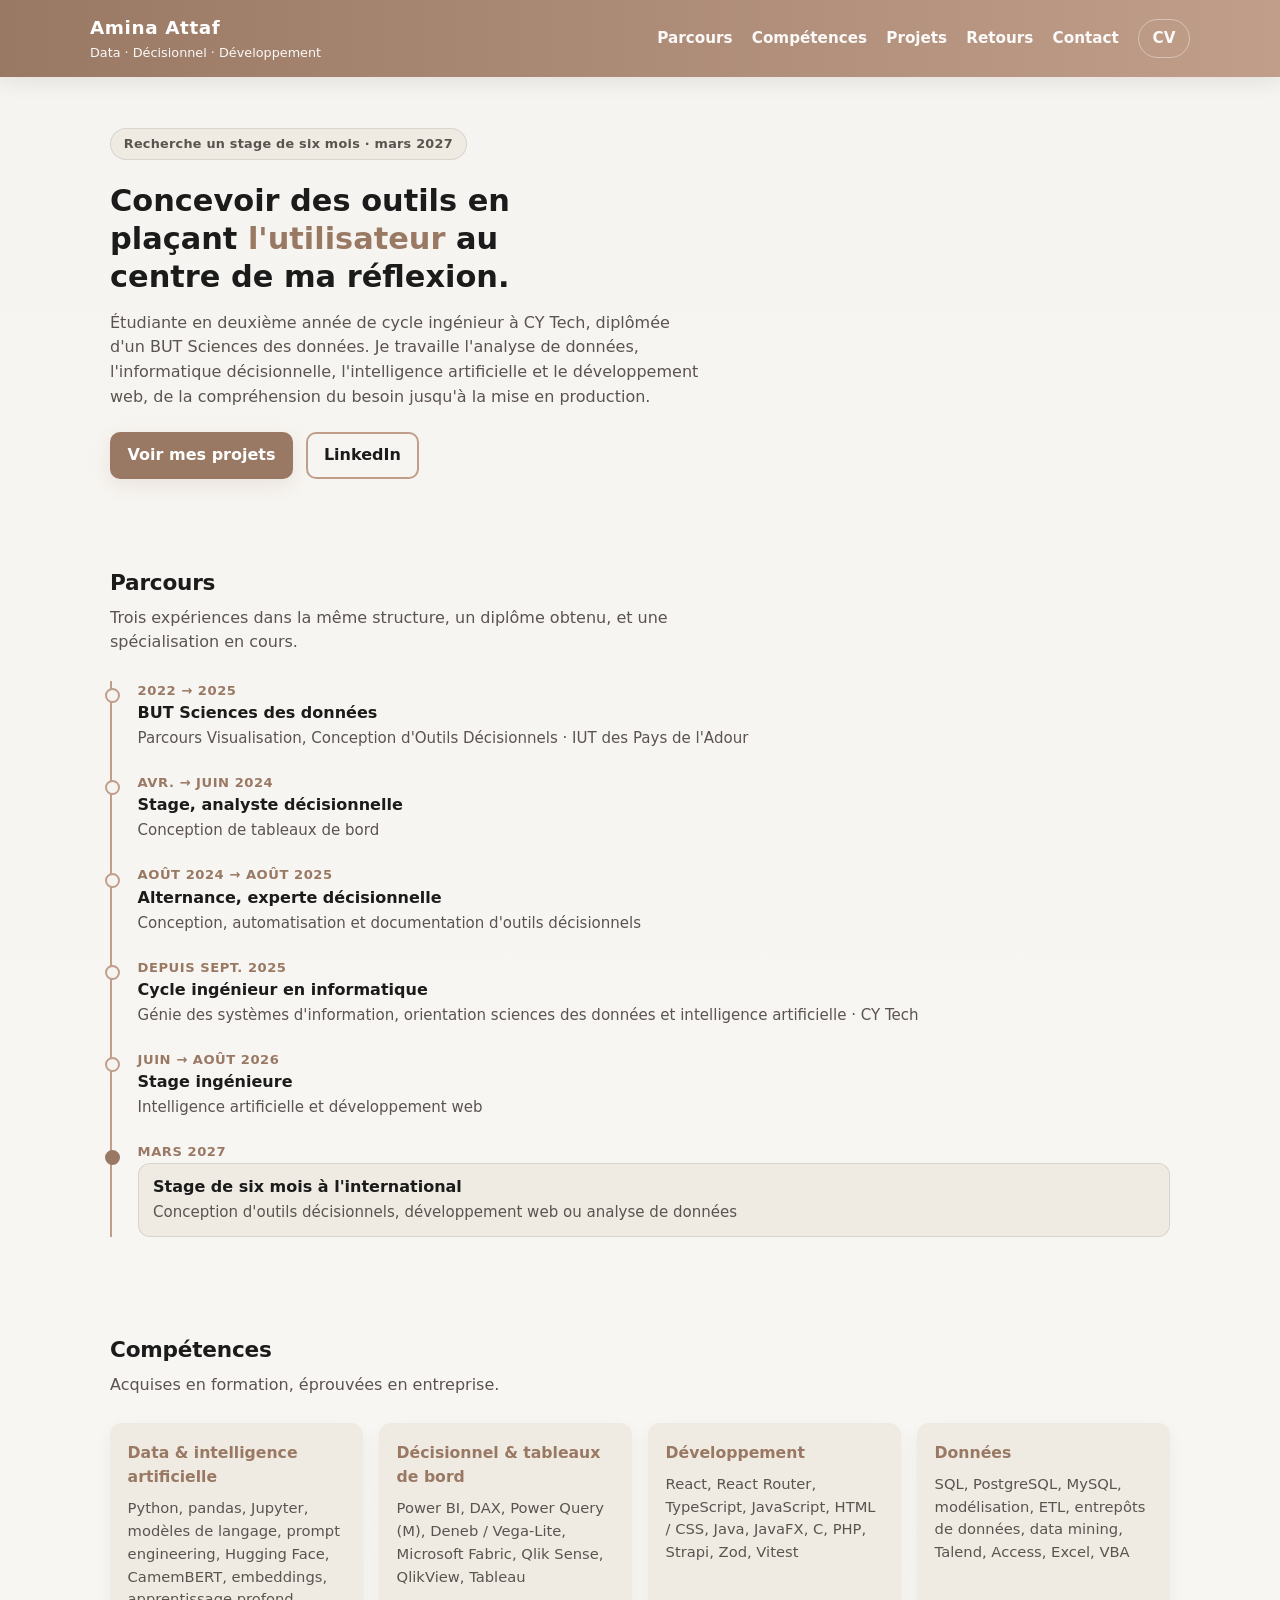
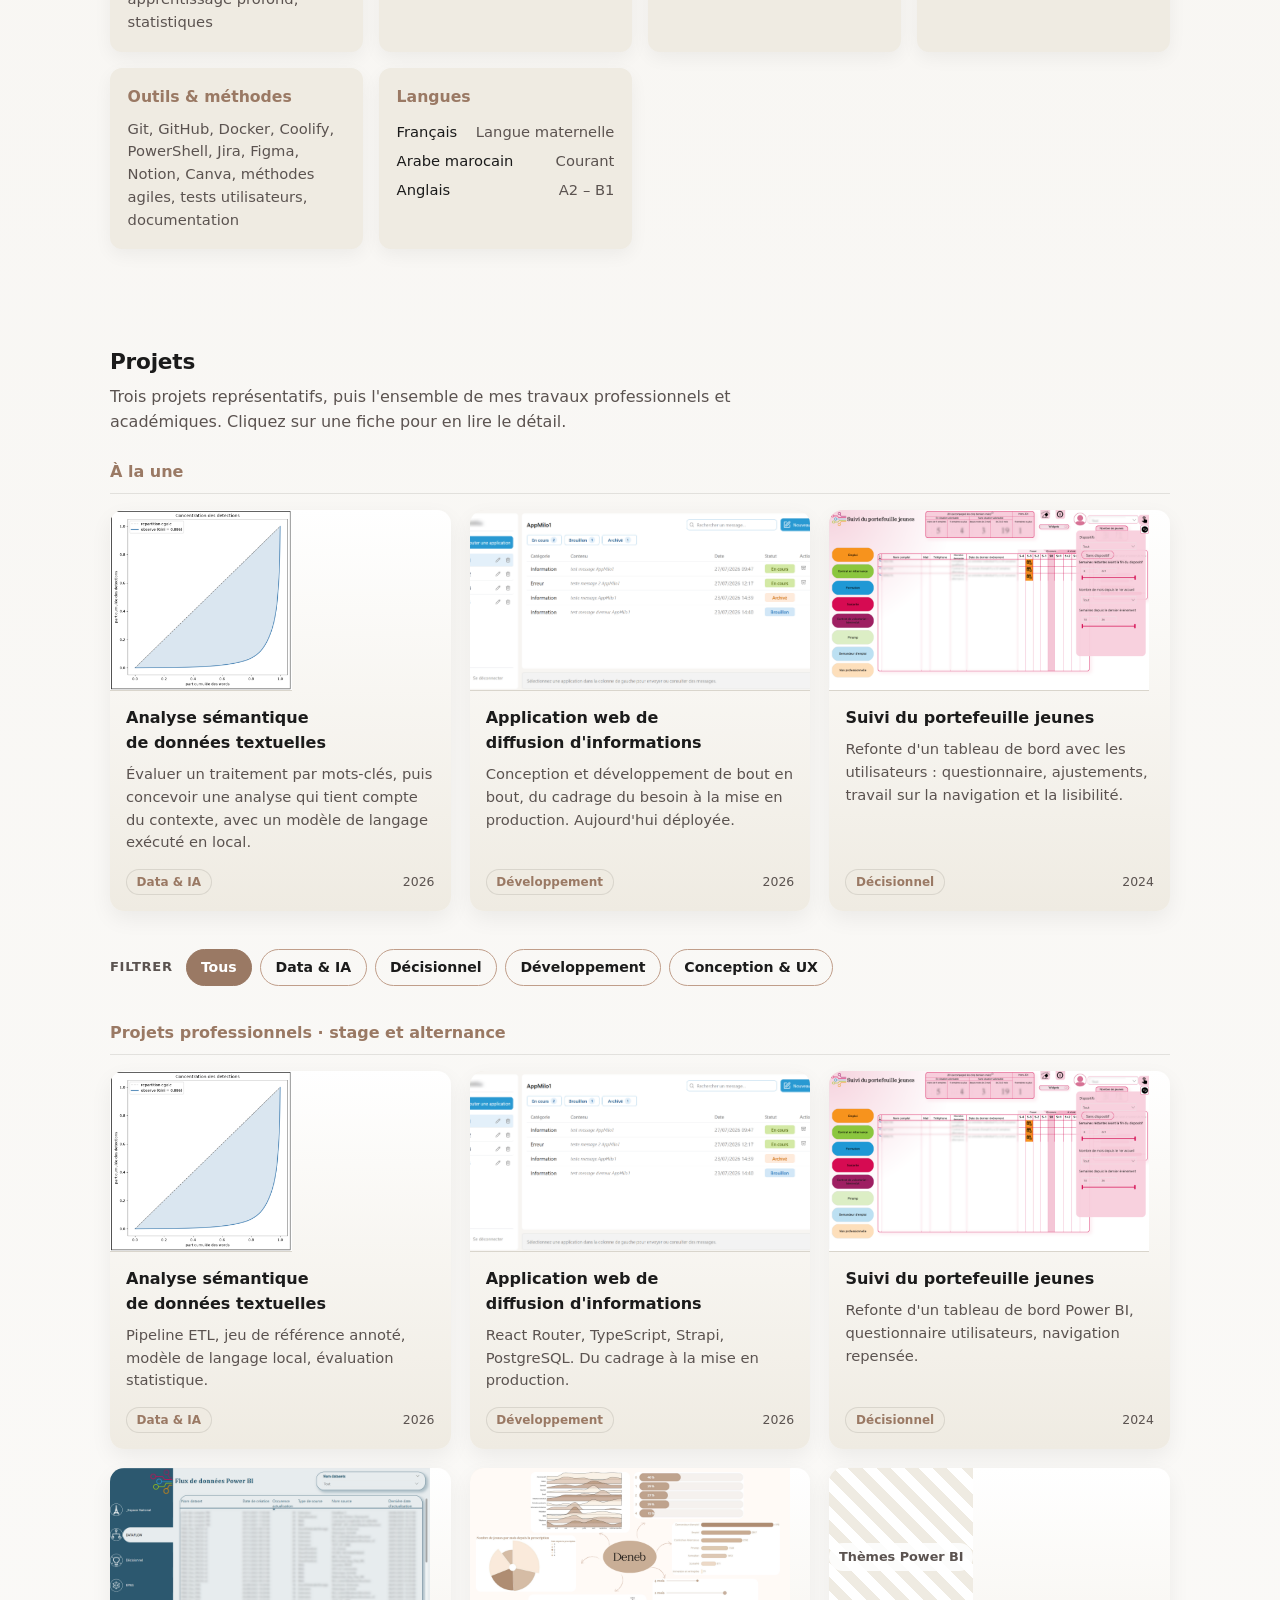
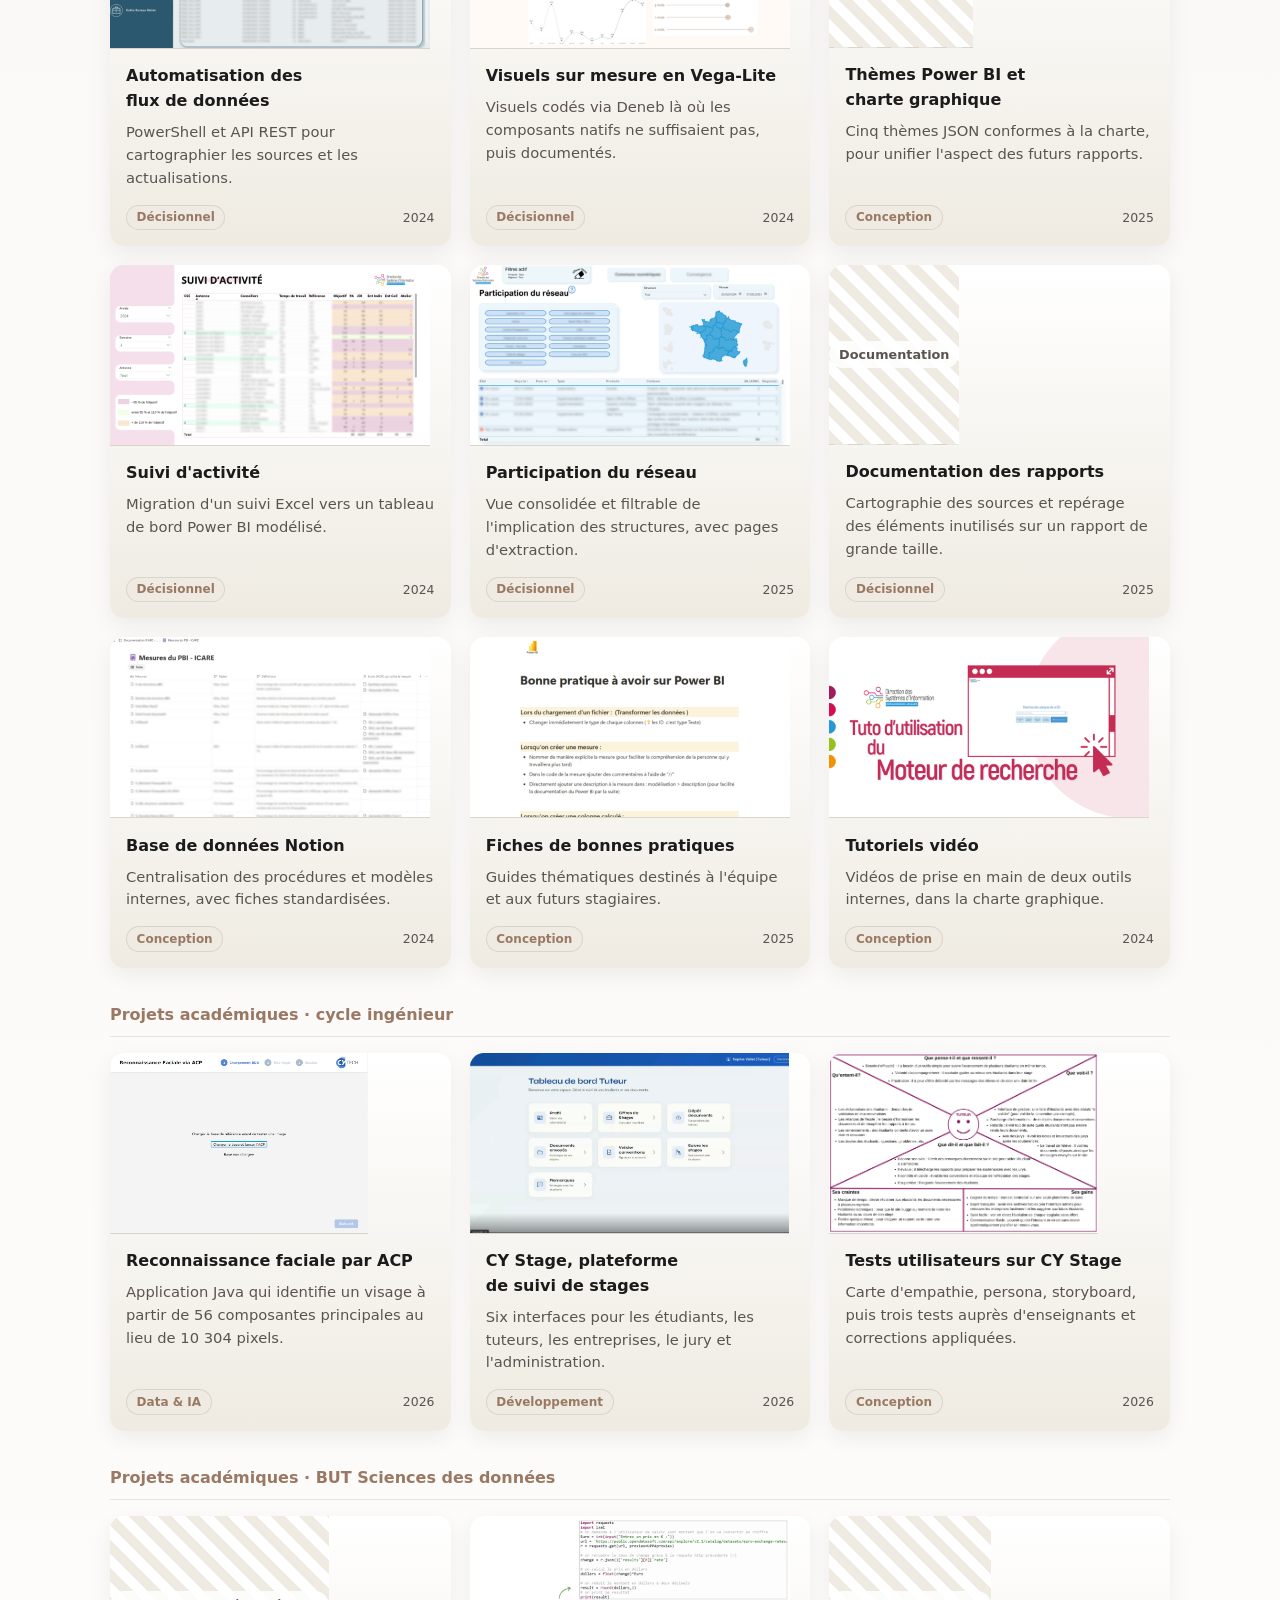
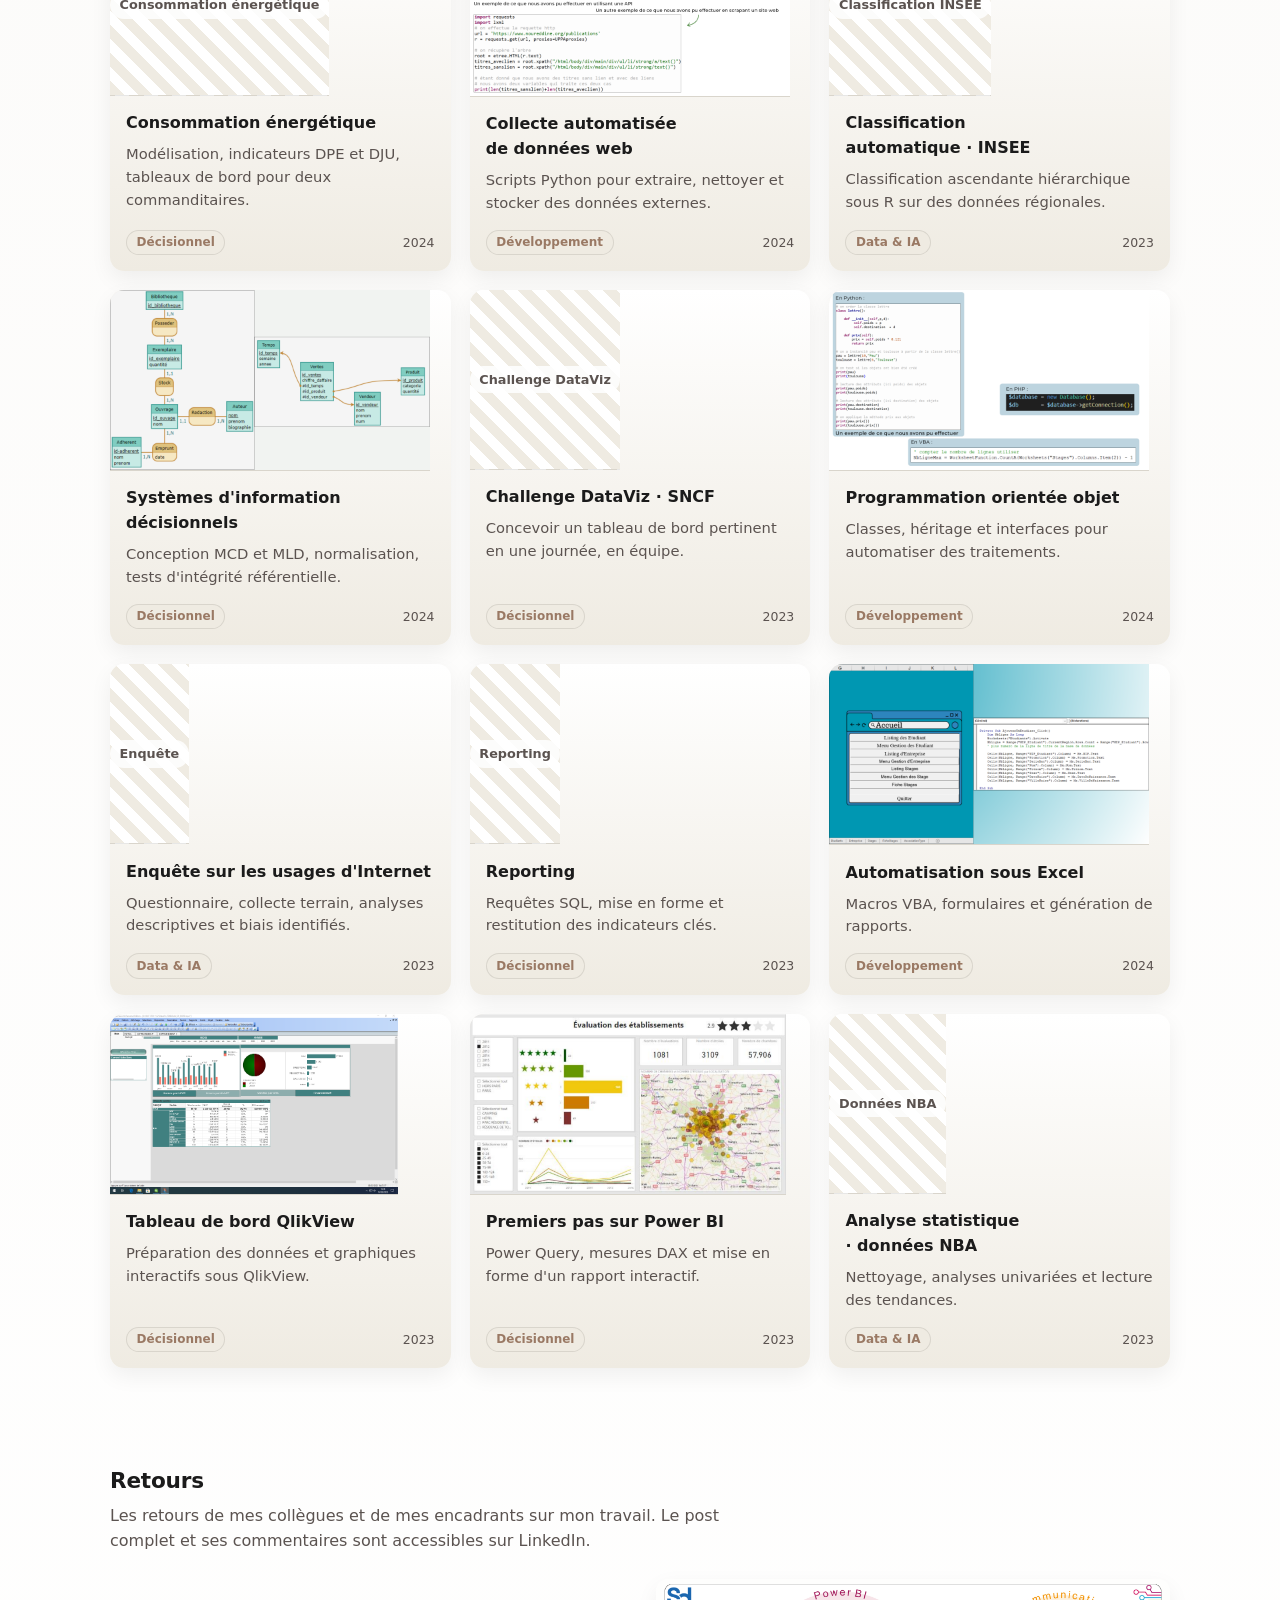
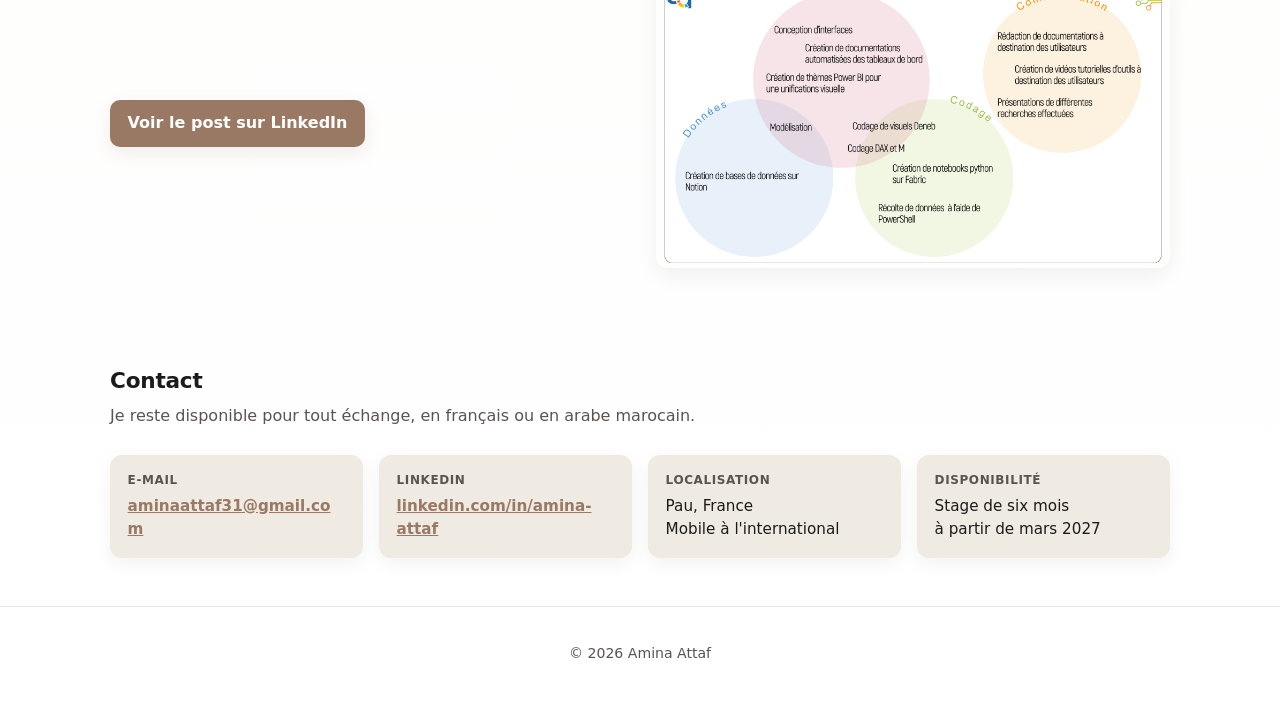
==== commit 9ca515dc: "Réorganise le portfolio et ajoute les projets de première année - Remplace les sous-sections numérot" ====
--- a/index.html
+++ b/index.html
@@ -1,917 +1,1105 @@
 <!DOCTYPE html>
 <html lang="fr">
 <head>
-  <meta charset="utf-8" />
-  <meta name="viewport" content="width=device-width,initial-scale=1" />
-  <title>Amina Attaf — Portfolio</title>
-  <meta name="description" content="Portfolio d'Amina Attaf — Data Analyst / BUT Sciences des Données / CY Tech.">
-  <link rel="stylesheet" href="style.css">
-  <script defer src="script.js"></script>
+<meta charset="utf-8">
+<meta name="viewport" content="width=device-width, initial-scale=1">
+<title>Amina Attaf — Portfolio data, décisionnel et développement</title>
+<meta name="description" content="Étudiante en cycle ingénieur à CY Tech, diplômée d'un BUT Sciences des données. Analyse de données, informatique décisionnelle, intelligence artificielle et développement web. Recherche un stage de six mois à partir de mars 2027.">
+<meta name="author" content="Amina Attaf">
+
+<meta property="og:type" content="website">
+<meta property="og:title" content="Amina Attaf — Portfolio data, décisionnel et développement">
+<meta property="og:description" content="Analyse de données, informatique décisionnelle, intelligence artificielle et développement web. Recherche un stage de six mois à partir de mars 2027.">
+<meta property="og:image" content="https://aminaattaf.github.io/images/hero-illustration.png">
+<meta property="og:url" content="https://aminaattaf.github.io/">
+<meta property="og:locale" content="fr_FR">
+<meta name="twitter:card" content="summary_large_image">
+
+<link rel="icon" href="favicon.svg" type="image/svg+xml">
+<link rel="stylesheet" href="style.css">
 </head>
-
 <body>
-  <!-- HEADER -->
-  <header class="site-header">
-    <div class="container header-inner">
-      <div class="brand">
-        <h1>Amina <span>Attaf</span></h1>
-        <p class="subtitle">BUT SD • CY Tech</p>
-      </div>
-      <nav class="nav">
-        <a href="#about">À propos</a>
-        <a href="#projects">Projets</a>
-        <a href="#testimonials">Feedback</a>
-        <a href="#contact">Contact</a>
-        <a class="btn-outline" href="cv.pdf" target="_blank">CV</a>
-      </nav>
-    </div>
-  </header>
-
-  <main>
-    <!-- HERO -->
-    <section id="home" class="hero">
-      <div class="container hero-grid">
-        <div class="hero-text">
-          <h2><br><span>Informatique • Data • Visualisation • BI</span></h2>
-          <p>Étudiante en première année de cycle ingénieur à CY Tech, diplômée d’un BUT en Sciences des Données, je me spécialise en datavisualisation et conception d’outils décisionnels. J'ai réalisé de nombreux projets académiques et professionnels portant sur la collecte, le traitement, l'analyse et la restitution des données.</p>
-          <div class="hero-ctas">
-            <a class="btn-primary" href="#projects">Voir mes projets</a>
-            <a class="btn-ghost" href="https://www.linkedin.com/in/amina-attaf" target="_blank">LinkedIn</a>
-          </div>
-        </div>
-        <div class="hero-visual">
-          <img src="images/hero-illustration.png" alt="Illustration data" />
-        </div>
-      </div>
-    </section>
-
-    <!-- ABOUT -->
-    <section id="about" class="section">
-      <div class="container">
-        <h3>À propos</h3>
-        <p>Étudiante en première année de cycle ingénieur à CY Tech et diplômée d’un BUT en Sciences des Données, j’ai acquis des compétences en analyse, modélisation et restitution de données via des projets universitaires (SAE, challenges) et des expériences en entreprise (stage et alternance). Mes missions ont couvert la conception et l’automatisation de tableaux de bord Power BI, la création de bases de données et l’accompagnement utilisateur pour des outils décisionnels.</p>
-      </div>
-    </section>
-
-        <!-- SKILLS -->
-    <section id="skills" class="section alt">
-      <div class="container">
-        <h3>Compétences</h3>
-        <div class="skills-grid">
-          <div class="skill-card">
-            <h4>Langages</h4>
-            <ul>
-              <li>Python • SQL • VBA</li>
-              <li>Shell • R</li>
-              <li>HTML / CSS / JavaScript</li>
-              <li>PHP</li>
-              <li> C</li>
-              <li>Introduction à SAS</li>
-            </ul>
-          </div>
-          <div class="skill-card">
-            <h4>Outils & Business Intelligence</h4>
-            <ul>
-              <li>Power BI</li>
-              <li>Qlik Sense / QlikView</li>
-              <li>Tableau</li>
-              <li>Talend • Access</li>
-              <li>Excel • Notion</li>
-            </ul>
-          </div>
-          <div class="skill-card">
-            <h4>Soft Skills</h4>
-            <ul>
-              <li>Esprit d’équipe • Rigueur</li>
-              <li>Autonomie • Écoute</li>
-              <li>Organisation • Curiosité</li>
-              <li>Adaptation</li>
-            </ul>
-          </div>
-          <div class="skill-card">
-            <h4>Langues</h4>
-            <ul>
-              <li>Français : courant</li>
-              <li>Arabe : courant</li>
-              <li>Anglais : A2–B1</li>
-            </ul>
-          </div>
-          <div class="skill-card">
-            <h4>Centres d’intérêt</h4>
-            <ul>
-              <li>Course à pied</li>
-              <li>Psychologie</li>
-              <li>Design</li>
-            </ul>
-          </div>
-        </div>
-      </div>
-    </section>
-
-    <!-- PROJECTS -->
-    <section id="projects" class="section">
-      <div class="container">
-        <h3>Projets</h3>
-        <p class="muted">Cliquez sur une fiche pour découvrir le détail complet du projet.</p>
-
-        <!-- Catégorie professionnelle -->
-        <div class="category">
-          <h4 class="category-title">Projets professionnels (stage & alternance)</h4>
-          <div class="subsection">
-            <h5>1.1 Tableaux de bord Power BI</h5>
-            <div class="projects-grid">
-              <article class="proj-card" data-cat="pro" data-projid="proj-portefeuille">
-                <div class="proj-thumb"><img src="images/proj-portefeuille.png" alt="Suivi portefeuille jeune"></div>
-                <div class="proj-info">
-                  <h4>Suivi du portefeuille jeune</h4>
-                  <p>Tableau de bord pour suivre les parcours et indicateurs des jeunes accompagnés.</p>
-                </div>
-              </article>
-              <article class="proj-card" data-cat="pro" data-projid="proj-flux">
-                <div class="proj-thumb"><img src="images/proj-flux.png" alt="Flux de données"></div>
-                <div class="proj-info">
-                  <h4>Flux de données Power BI</h4>
-                  <p>Mise en place et automatisation des flux d'alimentation et transformations.</p>
-                </div>
-              </article>
-              <article class="proj-card" data-cat="pro" data-projid="proj-suivi-activite">
-                <div class="proj-thumb"><img src="images/proj-suivi.png" alt="Suivi activité"></div>
-                <div class="proj-info">
-                  <h4>Suivi d'activité</h4>
-                  <p>Dashboards pour le suivi opérationnel des activités et indicateurs.</p>
-                </div>
-              </article>
-              <article class="proj-card" data-cat="pro" data-projid="proj-reseau">
-                <div class="proj-thumb"><img src="images/proj-reseau.png" alt="Participation du réseau"></div>
-                <div class="proj-info">
-                  <h4>Participation du réseau</h4>
-                  <p>Outils d’analyse et de mesure de la participation des acteurs du réseau.</p>
-                </div>
-              </article>
-            </div>
-          </div>
-
-          <div class="subsection">
-            <h5>1.2 Outils et supports internes</h5>
-            <div class="projects-grid">
-              <article class="proj-card" data-cat="pro" data-projid="proj-deneb">
-                <div class="proj-thumb"><img src="images/proj-deneb.png" alt="Deneb visuals"></div>
-                <div class="proj-info">
-                  <h4>Création de visuels Deneb</h4>
-                  <p>Développement de visuels personnalisés pour enrichir les rapports Power BI.</p>
-                </div>
-              </article>
-              <article class="proj-card" data-cat="pro" data-projid="proj-video">
-                <div class="proj-thumb"><img src="images/proj-video.png" alt="Tutoriel vidéo"></div>
-                <div class="proj-info">
-                  <h4>Vidéos tutoriels d’outils</h4>
-                  <p>Création de vidéos explicatives pour accompagner et former les collègues.</p>
-                </div>
-              </article>
-              <article class="proj-card" data-cat="pro" data-projid="proj-notion-db">
-                <div class="proj-thumb"><img src="images/proj-notion.png" alt="Notion DB"></div>
-                <div class="proj-info">
-                  <h4>Base de données Notion</h4>
-                  <p>Création d’une base Notion centralisant documents et procédures internes.</p>
-                </div>
-              </article>
-              <article class="proj-card" data-cat="pro" data-projid="proj-notion-fiches">
-                <div class="proj-thumb"><img src="images/proj-fiches.png" alt="Fiches Notion"></div>
-                <div class="proj-info">
-                  <h4>Fiches Notion pratiques</h4>
-                  <p>Conception de fiches “bonnes pratiques” (Power BI, automatisation, outils).</p>
-                </div>
-              </article>
-            </div>
-          </div>
-        </div>
-
-        <!-- Catégorie académique -->
-        <div class="category">
-          <h4 class="category-title">Projets académiques</h4>
-
-          <!-- 2.1 Traiter -->
-          <div class="subsection">
-            <h5>2.1 Traiter (Collecte & préparation)</h5>
-            <div class="projects-grid">
-              <article class="proj-card" data-cat="academique" data-projid="proj-reporting">
-                <div class="proj-thumb"><img src="images/proj-reporting.png" alt="Reporting"></div>
-                <div class="proj-info">
-                  <h4>Reporting (SAE) — 1ʳᵉ année</h4>
-                  <p>Extraction et restitution de données via SQL et dashboards.</p>
-                </div>
-              </article>
-
-              <article class="proj-card" data-cat="academique" data-projid="proj-qlikview">
-                <div class="proj-thumb"><img src="images/proj-qlikview.png" alt="QlikView"></div>
-                <div class="proj-info">
-                  <h4>QlikView — 1ʳᵉ année</h4>
-                  <p>Construction de dashboards interactifs sous QlikView.</p>
-                </div>
-              </article>
-
-              <article class="proj-card" data-cat="academique" data-projid="proj-powerbi1">
-                <div class="proj-thumb"><img src="images/proj-powerbi1.png" alt="Power BI"></div>
-                <div class="proj-info">
-                  <h4>Power BI — 1ʳᵉ année</h4>
-                  <p>Création de tableaux de bord et mesures DAX simples.</p>
-                </div>
-              </article>
-
-              <article class="proj-card" data-cat="academique" data-projid="proj-dataviz">
-                <div class="proj-thumb"><img src="images/proj-dataviz.png" alt="Challenge Dataviz"></div>
-                <div class="proj-info">
-                  <h4>Challenge DataViz — SNCF — 1ʳᵉ année</h4>
-                  <p>Challenge de 24h pour créer un tableau de bord pertinent.</p>
-                </div>
-              </article>
-
-              <article class="proj-card" data-cat="academique" data-projid="proj-energie">
-                <div class="proj-thumb"><img src="images/proj-energie.png" alt="Consommation énergétique"></div>
-                <div class="proj-info">
-                  <h4>Consommation énergétique — 2ᵉ année</h4>
-                  <p>Modélisation et restitution pour des cas concrets.</p>
-                </div>
-              </article>
-
-              <article class="proj-card" data-cat="academique" data-projid="proj-sidbdr">
-                <div class="proj-thumb"><img src="images/proj-sidbdr.png" alt="SID / BDR"></div>
-                <div class="proj-info">
-                  <h4>SID / BDR — 2ᵉ année</h4>
-                  <p>Modélisation décisionnelle : MCD / MLD et entrepôts.</p>
-                </div>
-              </article>
-
-              <article class="proj-card" data-cat="academique" data-projid="proj-vba">
-                <div class="proj-thumb"><img src="images/proj-vba.png" alt="VBA"></div>
-                <div class="proj-info">
-                  <h4>VBA — 2ᵉ année</h4>
-                  <p>Automatisation de tâches et formulaires sous Excel.</p>
-                </div>
-              </article>
-            </div>
-          </div>
-
-          <!-- 2.2 Analyser -->
-          <div class="subsection">
-            <h5>2.2 Analyser (Exploration & statistique)</h5>
-            <div class="projects-grid">
-              <article class="proj-card" data-cat="analyse" data-projid="proj-classif">
-                <div class="proj-thumb"><img src="images/proj-classif.png" alt="Classification automatique"></div>
-                <div class="proj-info">
-                  <h4>Classification automatique — INSEE — 1ʳᵉ année</h4>
-                  <p>CAH sur données régionales, interprétation et visualisation.</p>
-                </div>
-              </article>
-
-              <article class="proj-card" data-cat="analyse" data-projid="proj-nba">
-                <div class="proj-thumb"><img src="images/proj-nba.png" alt="Projet NBA"></div>
-                <div class="proj-info">
-                  <h4>Projet statistique — NBA — 1ʳᵉ année</h4>
-                  <p>Analyse exploratoire et descriptive sur données sportives.</p>
-                </div>
-              </article>
-            </div>
-          </div>
-
-          <!-- 2.3 Valoriser -->
-          <div class="subsection">
-            <h5>2.3 Valoriser (Restitution & communication)</h5>
-            <div class="projects-grid">
-              <article class="proj-card" data-cat="valoriser" data-projid="proj-enquete">
-                <div class="proj-thumb"><img src="images/proj-enquete.png" alt="Enquête"></div>
-                <div class="proj-info">
-                  <h4>Mise en œuvre d'une enquête — 1ʳᵉ année</h4>
-                  <p>Création du questionnaire, collecte et analyse statistique.</p>
-                </div>
-              </article>
-
-              <article class="proj-card" data-cat="valoriser" data-projid="proj-energie">
-                <div class="proj-thumb"><img src="images/proj-energie.png" alt="Consommation énergétique"></div>
-                <div class="proj-info">
-                  <h4>Consommation énergétique — 2ᵉ année</h4>
-                  <p>Restitution finale via dashboards et rapport technique.</p>
-                </div>
-              </article>
-            </div>
-          </div>
-
-          <!-- 2.4 Développer -->
-          <div class="subsection">
-            <h5>2.4 Développer (Programmation & automatisation)</h5>
-            <div class="projects-grid">
-              <article class="proj-card" data-cat="developper" data-projid="proj-poo">
-                <div class="proj-thumb"><img src="images/proj-poo.png" alt="POO"></div>
-                <div class="proj-info">
-                  <h4>Programmation orientée objet — 2ᵉ année</h4>
-                  <p>Conception d’applications Python/VBA modulaires et réutilisables.</p>
-                </div>
-              </article>
-
-              <article class="proj-card" data-cat="developper" data-projid="proj-scraping">
-                <div class="proj-thumb"><img src="images/proj-scraping.png" alt="Collecte automatisée"></div>
-                <div class="proj-info">
-                  <h4>Collecte automatisée de données web — 2ᵉ année</h4>
-                  <p>Scraping et APIs pour automatiser la collecte de données externes.</p>
-                </div>
-              </article>
-            </div>
-          </div>
-        </div>
-      </div>
-    </section>
-
-    <!-- Feedback -->
-    <section id="testimonials" class="section alt">
-      <div class="container testimonials-grid">
-        <div class="testimonial-text">
-          <h3>Feedback</h3>
-          <p>Découvrez les retours de mes collègues et collaborateurs sur mon travail et mes projets. Cliquez ci-dessous pour lire le post complet ainsi que les commentaires.</p>
-          <a class="btn-primary" href="https://www.linkedin.com/posts/amina-attaf" target="_blank">Voir le post LinkedIn</a>
-        </div>
-        <div class="testimonial-image">
-          <img src="images/linkedin-post.png" alt="Post LinkedIn" />
-        </div>
-      </div>
-    </section>
-
-    <!-- CONTACT -->
-    <section id="contact" class="section alt">
-      <div class="container">
-        <h3>Contact</h3>
-        <p>Je reste à votre disposition pour tout échange ou opportunité professionnelle.</p>
-        <div class="contact-block">
-          <p><strong>E-mail :</strong><br><a href="mailto:aminaattaf31@gmail.com">aminaattaf31@gmail.com</a></p>
-          <p><strong>LinkedIn :</strong><br><a href="https://www.linkedin.com/in/amina-attaf" target="_blank">linkedin.com/in/amina-attaf</a></p>
-          <p><strong>Localisation :</strong> Pau, France</p>
-        </div>
-      </div>
-    </section>
-
-  </main>
-
-  <footer class="site-footer">
-    <div class="container">
-      <p>© <span id="year"></span> Amina Attaf — Portfolio</p>
-    </div>
-  </footer>
-
-
-<!-- 🔹 MODALES -->
-<div id="modals-root">
-
-  <!-- 🌟 PROJET : Suivi du portefeuille jeune -->
-  <dialog class="proj-modal" id="proj-portefeuille">
-    <button class="modal-close" data-close>&times;</button>
-    <div class="modal-body">
-      <h4>Suivi du portefeuille jeune</h4>
-
-      <p><strong>Contexte :</strong> Ce projet a été réalisé dans le cadre de mon alternance afin de faciliter le suivi des jeunes accompagnés. L’objectif était de proposer un tableau de bord Power BI plus complet et plus clair pour visualiser l’ensemble des données liées à leurs parcours.</p>
-
-      <p><strong>Objectifs :</strong>
+
+<header class="site-header">
+  <div class="container header-inner">
+    <div class="brand">
+      <h1>Amina Attaf</h1>
+      <p class="subtitle">Data · Décisionnel · Développement</p>
+    </div>
+    <nav class="nav" aria-label="Navigation principale">
+      <a href="#parcours">Parcours</a>
+      <a href="#competences">Compétences</a>
+      <a href="#projets">Projets</a>
+      <a href="#retours">Retours</a>
+      <a href="#contact">Contact</a>
+      <a class="btn-outline" href="cv.pdf" target="_blank" rel="noopener">CV</a>
+    </nav>
+  </div>
+</header>
+
+<main>
+
+<section class="hero">
+  <div class="container hero-grid">
+    <div class="hero-text">
+      <p class="eyebrow">Recherche un stage de six mois · mars 2027</p>
+      <h2>Concevoir des outils en plaçant <span>l'utilisateur</span> au centre de ma réflexion.</h2>
+      <p>Étudiante en deuxième année de cycle ingénieur à CY Tech, diplômée d'un BUT Sciences des données. Je travaille l'analyse de données, l'informatique décisionnelle, l'intelligence artificielle et le développement web, de la compréhension du besoin jusqu'à la mise en production.</p>
+      <div class="hero-ctas">
+        <a class="btn-primary" href="#projets">Voir mes projets</a>
+        <a class="btn-ghost" href="https://www.linkedin.com/in/amina-attaf" target="_blank" rel="noopener">LinkedIn</a>
+      </div>
+    </div>
+    <div class="hero-visual">
+      <img src="images/hero-illustration.png" alt="">
+    </div>
+  </div>
+</section>
+
+<section class="section" id="parcours">
+  <div class="container">
+    <h3>Parcours</h3>
+    <p class="muted">Trois expériences dans la même structure, un diplôme obtenu, et une spécialisation en cours.</p>
+    <ol class="timeline">
+      <li>
+        <div class="tl-when">2022 → 2025</div>
+        <div class="tl-what">
+          <strong>BUT Sciences des données</strong>
+          <span>Parcours Visualisation, Conception d'Outils Décisionnels · IUT des Pays de l'Adour</span>
+        </div>
+      </li>
+      <li>
+        <div class="tl-when">avr. → juin 2024</div>
+        <div class="tl-what">
+          <strong>Stage, analyste décisionnelle</strong>
+          <span>Conception de tableaux de bord</span>
+        </div>
+      </li>
+      <li>
+        <div class="tl-when">août 2024 → août 2025</div>
+        <div class="tl-what">
+          <strong>Alternance, experte décisionnelle</strong>
+          <span>Conception, automatisation et documentation d'outils décisionnels</span>
+        </div>
+      </li>
+      <li>
+        <div class="tl-when">depuis sept. 2025</div>
+        <div class="tl-what">
+          <strong>Cycle ingénieur en informatique</strong>
+          <span>Génie des systèmes d'information, orientation sciences des données et intelligence artificielle · CY Tech</span>
+        </div>
+      </li>
+      <li>
+        <div class="tl-when">juin → août 2026</div>
+        <div class="tl-what">
+          <strong>Stage ingénieure</strong>
+          <span>Intelligence artificielle et développement web</span>
+        </div>
+      </li>
+      <li class="next">
+        <div class="tl-when">mars 2027</div>
+        <div class="tl-what">
+          <strong>Stage de six mois à l'international</strong>
+          <span>Conception d'outils décisionnels, développement web ou analyse de données</span>
+        </div>
+      </li>
+    </ol>
+  </div>
+</section>
+
+<section class="section" id="competences">
+  <div class="container">
+    <h3>Compétences</h3>
+    <p class="muted">Acquises en formation, éprouvées en entreprise.</p>
+    <div class="skills-grid">
+      <div class="skill-card">
+        <h4>Data &amp; intelligence artificielle</h4>
+        <p>Python, pandas, Jupyter, modèles de langage, prompt engineering, Hugging Face, CamemBERT, embeddings, apprentissage profond, statistiques</p>
+      </div>
+      <div class="skill-card">
+        <h4>Décisionnel &amp; tableaux de bord</h4>
+        <p>Power BI, DAX, Power Query (M), Deneb / Vega-Lite, Microsoft Fabric, Qlik Sense, QlikView, Tableau</p>
+      </div>
+      <div class="skill-card">
+        <h4>Développement</h4>
+        <p>React, React Router, TypeScript, JavaScript, HTML / CSS, Java, JavaFX, C, PHP, Strapi, Zod, Vitest</p>
+      </div>
+      <div class="skill-card">
+        <h4>Données</h4>
+        <p>SQL, PostgreSQL, MySQL, modélisation, ETL, entrepôts de données, data mining, Talend, Access, Excel, VBA</p>
+      </div>
+      <div class="skill-card">
+        <h4>Outils &amp; méthodes</h4>
+        <p>Git, GitHub, Docker, Coolify, PowerShell, Jira, Figma, Notion, Canva, méthodes agiles, tests utilisateurs, documentation</p>
+      </div>
+      <div class="skill-card">
+        <h4>Langues</h4>
         <ul>
-          <li>Améliorer la lisibilité et l’ergonomie du tableau de bord existant,</li>
-          <li>Intégrer de nouvelles pages interactives (menu déroulant, widgets, vidéos explicatives),</li>
-          <li>Permettre aux conseiller.es d’accéder rapidement aux informations utiles pour le suivi.</li>
+          <li>Français <span>Langue maternelle</span></li>
+          <li>Arabe marocain <span>Courant</span></li>
+          <li>Anglais <span>A2 – B1</span></li>
         </ul>
-      </p>
-
-      <p><strong>Méthodologie :</strong> Le travail a commencé par une phase d’analyse des données Excel, puis une migration vers Power BI à l’aide de Power Query pour le nettoyage et la structuration. J’ai ensuite créé plusieurs pages :
-        <ul>
-          <li>Une page d’accueil avec un <em>menu déroulant</em> facilitant la navigation,</li>
-          <li>Une page intégrant une <em>vidéo explicative</em> pour guider les utilisateurs,</li>
-          <li>Une page avec une <em>fiche récapitulative</em> pour chaque jeune,</li>
-          <li>Et une page dédiée aux <em>widgets interactifs</em> permettant d’identifier les jeunes en difficulté.</li>
-        </ul>
-      </p>
-
-      <p>En parallèle, j’ai conçu un <strong>questionnaire destiné aux conseiller.es</strong> afin de recueillir leurs retours sur la première version du tableau de bord. Ces retours m’ont permis d’adapter la mise en page et d’améliorer la page “widgets” selon leurs besoins. Ce travail m’a également permis de m’initier à une approche orientée <strong>UX (expérience utilisateur)</strong>.</p>
-
-      <p><strong>Résultats :</strong> Le tableau de bord final est plus intuitif, complet et apprécié des conseiller.es. Il offre une vision claire et actualisée des jeunes accompagnés, tout en restant simple d’utilisation.</p>
-
-      <div class="modal-gallery">
-        <img src="images/proj-portefeuille.png" alt="Page menu déroulant du tableau de bord">
-        <img src="images/proj-portefeuille2.png" alt="Page vidéo explicative intégrée">
-        <img src="images/proj-portefeuille3.png" alt="Fiche explicative individuelle">
-        <img src="images/proj-portefeuille4.png" alt="Page widgets – types de jeunes en difficulté">
-      </div>
-
-      <p><strong>Outils utilisés :</strong> Power BI, Power Query, Excel, Notion (suivi du projet), et travail UX avec les conseiller.es.</p>
-    </div>
-  </dialog>
-
-
-  <!-- 🌟 PROJET : Automatisation de la récupération des flux de données Power BI -->
-  <dialog class="proj-modal" id="proj-flux">
-    <button class="modal-close" data-close>&times;</button>
-    <div class="modal-body">
-      <h4>Automatisation de la récupération des flux de données Power BI</h4>
-  
-      <p><strong>Contexte :</strong> Dans le cadre de la création d’un système d’information partagé avec France Travail, il était nécessaire d’identifier précisément les sources de données de tous les tableaux de bord Power BI ainsi que les informations relatives à leur actualisation (dates, occurrences, etc.). L’objectif principal était de centraliser ces informations pour disposer d’une base fiable et commune.</p>
-  
-      <p><strong>Objectifs :</strong></p>
-      <ul>
-        <li>Récupérer automatiquement les informations sur les flux de données Power BI ;</li>
-        <li>Identifier les espaces de travail, datasets, et leurs dates d’actualisation ;</li>
-        <li>Faciliter la contribution au futur Système d’Information partagé avec France Travail.</li>
-      </ul>
-  
-      <p><strong>Méthodologie :</strong> Après plusieurs recherches infructueuses sur différents outils (PurView, add-ons externes, etc.), une solution a été trouvée grâce à l’échange avec un collègue : utiliser <em>PowerShell</em> pour interagir directement avec le service Power BI.  
-      J’ai ainsi développé un script permettant de se connecter au service Power BI, de récupérer automatiquement les espaces de travail, les datasets associés, ainsi que leurs dates de création et d’actualisation.  
-      Dans un second temps, j’ai appelé l’API REST de Power BI pour obtenir des informations plus détaillées, notamment sur la fréquence des actualisations et le nom des sources de données.</p>
-  
-      <p><strong>Résultats :</strong> Cette automatisation permet désormais d’avoir une vision complète et actualisée de tous les flux de données Power BI du pôle. Les informations sont exportées dans un fichier exploitable pour un suivi global, ce qui facilite la maintenance et la collaboration entre les équipes.</p>
-  
-      <div class="modal-gallery">
-        <img src="images/proj-flux.png" alt="Interface Power BI présentant la récupération des flux de données">
-      </div>
-  
-      <p><strong>Outils utilisés :</strong> Power BI Service, PowerShell, API REST Power BI.</p>
-    </div>
-  </dialog>
-
-
-
-  <!-- 🌟 PROJET : Suivi d’activité -->
-  <dialog class="proj-modal" id="proj-suivi-activite">
-    <button class="modal-close" data-close>&times;</button>
-    <div class="modal-body">
-      <h4>Suivi d’activité</h4>
-
-      <p><strong>Contexte :</strong> Le tableau de suivi d’activité a été créé pour remplacer un ancien suivi réalisé sur Excel. Il s’agissait de migrer ces données vers Power BI pour proposer un outil plus dynamique et plus clair.</p>
-
-      <p><strong>Objectifs :</strong>
-        <ul>
-          <li>Remplacer le tableau de suivi Excel par un tableau de bord Power BI, plus rapide et plus performants</li>
-          <li>Améliorer la visibilité sur les activités de chaque service</li>
-          <li>Offrir une interface plus intuitive et plus professionnelle</li>
-        </ul>
-      </p>
-
-      <p><strong>Méthodologie :</strong> J’ai d’abord étudié le fichier Excel initial (données sources, formules, onglets). Après un nettoyage via Power Query, j’ai créé un modèle Power BI structuré pour afficher les activités par type, période et service.</p>
-
-      <p><strong>Résultats :</strong> Le nouveau tableau de bord permet une lecture plus fluide et rapide des informations. Il a remplacé définitivement le fichier Excel utilisé auparavant et sert désormais de support de pilotage.</p>
-
-      <div class="modal-gallery">
-        <img src="images/proj-suivi.png" alt="Tableau de bord Power BI – Suivi activité">
-        <img src="images/proj-suivi2.png" alt="Fichier Excel initial avant migration">
-      </div>
-
-      <p><strong>Outils utilisés :</strong> Power BI, Excel, Power Query.</p>
-    </div>
-  </dialog>
-
-
-  <!-- 🌟 PROJET : Participation du réseau -->
-  <dialog class="proj-modal" id="proj-reseau">
-    <button class="modal-close" data-close>&times;</button>
-    <div class="modal-body">
-      <h4>Participation du réseau</h4>
-
-      <p><strong>Contexte :</strong> Ce projet avait pour but de rendre visible la participation des structures régionales et des partenaires du réseau dans différents projets de communication et de convergence. L’objectif était d’avoir une vue globale de l’implication de chaque acteur.</p>
-
-      <p><strong>Méthodologie :</strong> J’ai collecté les données depuis plusieurs fichiers Excel relatifs à différents projets, puis les ai intégrées dans Power BI pour concevoir une interface claire et filtrable par projet. Le rapport se compose de plusieurs pages :</p>
-
-      <ul>
-        <li><strong>Page 1 :</strong> Participation au projet de communication numérique,</li>
-        <li><strong>Page 2 :</strong> Participation au projet Convergence,</li>
-        <li><strong>Page 3 et 4 :</strong> Pages d’extraction générées automatiquement lorsque l’on clique sur une ligne de tableau (vue détaillée des participations).</li>
-      </ul>
-
-      <p><strong>Résultats :</strong> Le tableau de bord permet une lecture rapide et complète de la participation du réseau à différents projets. Les extractions facilitent également le partage de synthèses précises entre les équipes.</p>
-
-      <div class="modal-gallery">
-        <img src="images/proj-reseau.png" alt="Page Power BI – Communication numérique">
-        <img src="images/proj-reseau2.png" alt="Page Power BI – Convergence">
-        <img src="images/proj-reseau3.png" alt="Page d’extraction 1">
-        <img src="images/proj-reseau4.png" alt="Page d’extraction 2">
-      </div>
-
-      <p><strong>Outils utilisés :</strong> Power BI, Power Query, Base de données Notion, Notebook Fabric.</p>
-    </div>
-  </dialog>
-
-  <!-- 🌟 PROJET : Visuels Deneb -->
-  <dialog class="proj-modal" id="proj-deneb">
-    <button class="modal-close" data-close>&times;</button>
-    <div class="modal-body">
-      <h4>Création de visuels Deneb</h4>
-
-      <p><strong>Contexte :</strong> Certains besoins de visualisation Power BI ne pouvaient pas être couverts par les visuels natifs. Le projet visait à concevoir des visuels personnalisés à l’aide de <em>Deneb</em>, un outil permettant d’intégrer des graphiques créés en langage JSON/Vega-Lite.</p>
-
-      <p><strong>Méthodologie :</strong> Étude des besoins, apprentissage de la structure JSON des visuels, création de prototypes pour des graphiques radar, des barres empilées et des diagrammes dynamiques. Intégration directe dans Power BI avec paramétrage des interactions.</p>
-
-      <p><strong>Résultats :</strong> Plusieurs visuels ont été intégrés dans les dashboards internes, notamment un graphique de performance multi-dimensionnelle et une jauge de progression. Ces visuels ont permis d’améliorer la clarté et l’esthétique des rapports.</p>
-
-      <p><strong>Leçons tirées :</strong> Découverte de la logique des bibliothèques de visualisation avancée et renforcement des compétences en développement visuel personnalisé.</p>
-
-      <div class="modal-gallery">
-        <img src="images/proj-deneb.png" alt="Visuels Deneb Power BI">
-      </div>
-
-      <p><strong>Technologies :</strong> Power BI, Deneb (JSON / Vega-Lite).</p>
-    </div>
-  </dialog>
-
-
-  <!-- 🌟 PROJET : Vidéos tutoriels -->
-  <dialog class="proj-modal" id="proj-video">
-    <button class="modal-close" data-close>&times;</button>
-    <div class="modal-body">
-      <h4>Vidéos tutoriels</h4>
-
-      <p><strong>Contexte :</strong> L’objectif était de concevoir des vidéos explicatives destinées aux collaborateurs pour faciliter la découverte et la prise en main des outils interne créé par la DSIML.</p>
-
-      <p><strong>Méthodologie :</strong> Création de la vidéo sur Canva en respectant la charte graphique de la DSIML.</p>
-
-      <p><strong>Résultats :</strong> Les vidéos ont permis d’informiser les collaborateurs et de les accompagner lors de la prise en main.</p>
-
-      <p><strong>Leçons tirées :</strong> Ce travail m’a permis de réaliser un exercice de vulgarisation et de me mettre à la place de l’utilisateur, tant pour la compréhension du contenu que pour des aspects visuels comme le choix des couleurs, la taille du texte ou encore la vitesse de la vidéo.</p>
-
-      <div class="modal-gallery">
-        <img src="images/proj-video.png" alt="Vidéo tutoriel Power BI">
-        <img src="images/proj-video2.png" alt="Montage tutoriel">
-      </div>
-
-      <p><strong>Outils :</strong> Canva.</p>
-    </div>
-  </dialog>
-
-
-  <!-- 🌟 PROJET : Base Notion -->
-  <dialog class="proj-modal" id="proj-notion-db">
-    <button class="modal-close" data-close>&times;</button>
-    <div class="modal-body">
-      <h4>Base de données Notion</h4>
-
-      <p><strong>Contexte :</strong> Afin de centraliser les ressources documentaires, une base Notion collaborative a été développée pour stocker et organiser les procédures internes, rapports et modèles Power BI.</p>
-
-      <p><strong>Méthodologie :</strong> Structuration d’une base à plusieurs niveaux (par service, type de document et usage), définition de modèles de fiches standardisées, et création d’un tableau de bord d’accès rapide pour les utilisateurs.</p>
-
-      <p><strong>Résultats :</strong> Amélioration de la circulation de l’information et réduction des doublons documentaires. L’espace Notion est désormais utilisé quotidiennement par l’ensemble des collaborateurs de l’équipe.</p>
-
-      <p><strong>Leçons tirées :</strong> Sensibilisation à la conception d’outils collaboratifs simples et intuitifs.</p>
-
-      <div class="modal-gallery">
-        <img src="images/proj-notion.png" alt="Base Notion">
-      </div>
-
-      <p><strong>Outils :</strong> Notion, Power BI, Power BI Helper, Power BI Documenter.</p>
-    </div>
-  </dialog>
-
-
-  <!-- 🌟 PROJET : Fiches Notion -->
-  <dialog class="proj-modal" id="proj-notion-fiches">
-    <button class="modal-close" data-close>&times;</button>
-    <div class="modal-body">
-      <h4>Fiches Notion pratiques</h4>
-
-      <p><strong>Contexte :</strong> L'ensemble de la DSIML travaillant majoritairement sur Notion. J'ai été créées des fiches explicatives pour informer ou rappeler certaines notion du métier.</p>
-
-      <p><strong>Méthodologie :</strong> Création de modèles uniformes sur Notion, structuration par thématique (Power BI, automatisation, bonnes pratiques) et insertion de captures d’écran illustratives.</p>
-
-      <p><strong>Résultats :</strong> Ces fiches servent de support à la montée en compétence des nouveaux arrivants et constituent une base de connaissances interne.</p>
-
-      <p><strong>Leçons tirées :</strong> Approfondissement des bonnes pratiques UX pour la rédaction de guides clairs et visuellement attrayants.</p>
-
-      <div class="modal-gallery">
-        <img src="images/proj-fiches.png" alt="Fiche Notion Power BI">
-      </div>
-
-      <p><strong>Outils :</strong> Notion.</p>
-    </div>
-  </dialog>
-  
-  <!-- Projets académiques -->
-
-<!-- 🔹 MODALES — Projets académiques -->
-
-<!-- PROJET : SAE Reporting -->
-<dialog class="proj-modal" id="proj-reporting">
-  <button class="modal-close" data-close>&times;</button>
-  <div class="modal-body">
-    <h4>SAE — Reporting</h4>
-
-    <p><strong>Contexte :</strong> Projet universitaire de première année portant sur la conception d’un tableau de bord de reporting à partir d’une base de données fournie. L’objectif était d’analyser les données et de proposer une visualisation claire des indicateurs clés.</p>
-
-    <p><strong>Méthodologie :</strong> Conception et exécution de requêtes SQL pour extraire les informations pertinentes, mise en forme des résultats et création d’un tableau de bord illustrant les tendances principales. Travail collaboratif pour garantir la cohérence des visualisations et l’exactitude des résultats.</p>
-
-    <p><strong>Résultats :</strong> Tableau de bord complet présentant les indicateurs essentiels, accompagné d’un rapport d’analyse et d’une soutenance de restitution.</p>
-
-    <p><strong>Leçons tirées :</strong> Renforcement de la rigueur dans la préparation et la présentation des données, et compréhension du rôle du reporting dans la prise de décision.</p>
-
-    <p><strong>Outils :</strong> SQL, Power BI, Excel.</p>
-
-    <div class="modal-gallery">
-      <img src="images/proj-reporting.png" alt="Extrait SAE Reporting">
-    </div>
-  </div>
-</dialog>
-
-<!-- PROJET : QlikView -->
-<dialog class="proj-modal" id="proj-qlikview">
-  <button class="modal-close" data-close>&times;</button>
-  <div class="modal-body">
-    <h4>QlikView — Tableau de bord interactif</h4>
-
-    <p><strong>Contexte :</strong> Projet individuel visant à se familiariser avec QlikView et à concevoir un tableau de bord interactif à partir de données métiers simples.</p>
-
-    <p><strong>Méthodologie :</strong> Importation et préparation des données, création de graphiques interactifs, filtres et tableaux dynamiques. Structuration des onglets selon des thématiques pour une navigation fluide.</p>
-
-    <p><strong>Résultats :</strong> Production d’un tableau de bord intuitif et ergonomique permettant de filtrer les données en temps réel et d’en faciliter la lecture.</p>
-
-    <p><strong>Leçons tirées :</strong> Découverte du fonctionnement de QlikView et compréhension de la logique associative des données pour créer des visualisations dynamiques.</p>
-
-    <p><strong>Outils :</strong> QlikView, Excel.</p>
-
-    <div class="modal-gallery">
-      <img src="images/proj-qlikview.png" alt="Exemple QlikView">
-    </div>
-  </div>
-</dialog>
-
-<!-- PROJET : Power BI 1ère année -->
-<dialog class="proj-modal" id="proj-powerbi1">
-  <button class="modal-close" data-close>&times;</button>
-  <div class="modal-body">
-    <h4>Power BI — 1ʳᵉ année</h4>
-
-    <p><strong>Contexte :</strong> Première utilisation de Power BI dans le cadre universitaire. L’objectif était de concevoir un tableau de bord présentant plusieurs indicateurs à partir d’un jeu de données fourni.</p>
-
-    <p><strong>Méthodologie :</strong> Importation des données dans Power Query, nettoyage, création de mesures DAX simples et mise en forme d’un rapport interactif.</p>
-
-    <p><strong>Résultats :</strong> Réalisation d’un tableau de bord clair et fonctionnel illustrant des indicateurs de performance basiques.</p>
-
-    <p><strong>Leçons tirées :</strong> Découverte des fonctionnalités principales de Power BI et importance du design dans la lisibilité des dashboards.</p>
-
-    <p><strong>Outils :</strong> Power BI, Power Query, Excel.</p>
-
-    <div class="modal-gallery">
-      <img src="images/proj-powerbi1.png" alt="Power BI 1ère année">
-    </div>
-  </div>
-</dialog>
-
-<!-- PROJET : Challenge DataViz SNCF -->
-<dialog class="proj-modal" id="proj-dataviz">
-  <button class="modal-close" data-close>&times;</button>
-  <div class="modal-body">
-    <h4>Challenge DataViz — SNCF</h4>
-
-    <p><strong>Contexte :</strong> Participation à un challenge organisé par la SNCF, consistant à analyser un jeu de données ferroviaires et à concevoir un tableau de bord pertinent en une journée.</p>
-
-    <p><strong>Méthodologie :</strong> Nettoyage rapide des données, choix des indicateurs les plus représentatifs et conception d’un tableau de bord Power BI en équipe. Répartition claire des tâches pour optimiser le temps disponible.</p>
-
-    <p><strong>Résultats :</strong> Deux tableaux de bord réalisés dans les délais, présentation orale et discussion autour des indicateurs choisis.</p>
-
-    <p><strong>Leçons tirées :</strong> Gestion du temps en contexte contraint, travail d’équipe et prise de décision rapide sur le choix des visualisations.</p>
-
-    <p><strong>Outils :</strong> Power BI, Excel.</p>
-
-    <div class="modal-gallery">
-      <img src="images/proj-dataviz.png" alt="Challenge SNCF Dataviz">
-    </div>
-  </div>
-</dialog>
-
-<!-- PROJET : Consommation énergétique -->
-<dialog class="proj-modal" id="proj-energie">
-  <button class="modal-close" data-close>&times;</button>
-  <div class="modal-body">
-    <h4>Projet — Consommation énergétique</h4>
-
-    <p><strong>Contexte :</strong> Projet de deuxième année portant sur l’étude de la consommation énergétique d’un particulier et d’une entreprise. L’objectif était de modéliser les données et de concevoir des tableaux de bord Power BI adaptés.</p>
-
-    <p><strong>Méthodologie :</strong> Analyse des données énergétiques, élaboration du MCD/MLD, calcul des indicateurs (DPE, DJU) et conception de rapports Power BI avec filtres et graphiques adaptés aux besoins des deux commanditaires.</p>
-
-    <p><strong>Résultats :</strong> Plusieurs tableaux de bord finalisés, un rapport complet et une soutenance de restitution présentant les résultats et recommandations.</p>
-
-    <p><strong>Leçons tirées :</strong> Gestion de projets longs, coordination d’équipe et communication adaptée selon le type de commanditaire.</p>
-
-    <p><strong>Outils :</strong> Power BI, SQL, modélisation de données.</p>
-
-    <div class="modal-gallery">
-      <img src="images/proj-energie.png" alt="Projet énergétique">
-    </div>
-  </div>
-</dialog>
-
-<!-- PROJET : SID / BDR -->
-<dialog class="proj-modal" id="proj-sidbdr">
-  <button class="modal-close" data-close>&times;</button>
-  <div class="modal-body">
-    <h4>Projet — SID / BDR</h4>
-
-    <p><strong>Contexte :</strong> Projet de modélisation de bases de données décisionnelles (Systèmes d’Information Décisionnels et Bases de Données Relationnelles).</p>
-
-    <p><strong>Méthodologie :</strong> Conception du MCD et du MLD, normalisation des tables, création de relations et tests d’intégrité référentielle.</p>
-
-    <p><strong>Résultats :</strong> Base décisionnelle fonctionnelle, documentation du modèle et simulation de requêtes analytiques.</p>
-
-    <p><strong>Leçons tirées :</strong> Approfondissement des principes de conception des bases de données et compréhension du lien entre la modélisation et l’analyse décisionnelle.</p>
-
-    <p><strong>Outils :</strong> SQL, Power BI, Excel.</p>
-
-    <div class="modal-gallery">
-      <img src="images/proj-sidbdr.png" alt="Modélisation SID BDR">
-    </div>
-  </div>
-</dialog>
-
-<!-- PROJET : VBA -->
-<dialog class="proj-modal" id="proj-vba">
-  <button class="modal-close" data-close>&times;</button>
-  <div class="modal-body">
-    <h4>VBA — Automatisation Excel</h4>
-
-    <p><strong>Contexte :</strong> Projet d’automatisation sous Excel pour simplifier des tâches répétitives à l’aide de macros VBA.</p>
-
-    <p><strong>Méthodologie :</strong> Création d’interfaces utilisateurs avec formulaires, automatisation de calculs et génération de rapports à partir de boutons d’action.</p>
-
-    <p><strong>Résultats :</strong> Gain de temps significatif et fiabilisation des processus grâce à l’automatisation.</p>
-
-    <p><strong>Leçons tirées :</strong> Développement d’une logique algorithmique et compréhension du potentiel du langage VBA dans la bureautique.</p>
-
-    <p><strong>Outils :</strong> Excel, VBA.</p>
-
-    <div class="modal-gallery">
-      <img src="images/proj-vba.png" alt="Projet VBA">
-    </div>
-  </div>
-</dialog>
-
-<!-- PROJET : Classification automatique -->
-<dialog class="proj-modal" id="proj-classif">
-  <button class="modal-close" data-close>&times;</button>
-  <div class="modal-body">
-    <h4>Classification automatique — INSEE</h4>
-
-    <p><strong>Contexte :</strong> Projet sur des données régionales de l’INSEE. L’objectif était de réaliser une classification automatique afin d’identifier des regroupements cohérents de départements.</p>
-
-    <p><strong>Méthodologie :</strong> Nettoyage des données, application d’une CAH (Classification Ascendante Hiérarchique) sous R, interprétation des résultats et synthèse graphique.</p>
-
-    <p><strong>Résultats :</strong> Rapport complet, graphiques des classes et conclusion sur la répartition géographique des typologies.</p>
-
-    <p><strong>Leçons tirées :</strong> Maîtrise des analyses multivariées et importance du choix des variables dans une classification.</p>
-
-    <p><strong>Outils :</strong> R, Excel.</p>
-
-    <div class="modal-gallery">
-      <img src="images/proj-classif.png" alt="Classification INSEE">
-    </div>
-  </div>
-</dialog>
-
-<!-- PROJET : NBA -->
-<dialog class="proj-modal" id="proj-nba">
-  <button class="modal-close" data-close>&times;</button>
-  <div class="modal-body">
-    <h4>Analyse statistique — Données NBA</h4>
-
-    <p><strong>Contexte :</strong> Projet de première année portant sur une base de données de la NBA afin d’explorer et analyser les statistiques des joueurs et des équipes.</p>
-
-    <p><strong>Méthodologie :</strong> Nettoyage des données sous Excel, analyses statistiques univariées et graphiques pour illustrer les tendances principales.</p>
-
-    <p><strong>Résultats :</strong> Rapport clair mettant en avant les indicateurs pertinents et les liens entre performance et caractéristiques des joueurs.</p>
-
-    <p><strong>Leçons tirées :</strong> Initiation à la statistique appliquée et à la synthèse des résultats analytiques.</p>
-
-    <p><strong>Outils :</strong> Excel, statistiques descriptives.</p>
-
-    <div class="modal-gallery">
-      <img src="images/proj-nba.png" alt="Analyse NBA">
-    </div>
-  </div>
-</dialog>
-
-<!-- PROJET : Enquête -->
-<dialog class="proj-modal" id="proj-enquete">
-  <button class="modal-close" data-close>&times;</button>
-  <div class="modal-body">
-    <h4>SAE — Enquête sur l’utilisation d’Internet</h4>
-
-    <p><strong>Contexte :</strong> Projet de groupe visant à analyser les usages d’Internet chez les lycéens à travers un questionnaire administré et une analyse des réponses recueillies.</p>
-
-    <p><strong>Méthodologie :</strong> Élaboration du questionnaire, collecte sur le terrain, saisie sous Sphinx, nettoyage des réponses et réalisation d’analyses descriptives et graphiques.</p>
-
-    <p><strong>Résultats :</strong> Rapport complet, graphiques illustratifs et soutenance orale présentant les résultats principaux et les biais identifiés.</p>
-
-    <p><strong>Leçons tirées :</strong> Expérience de travail en grand groupe et compréhension des enjeux d’un protocole d’enquête.</p>
-
-    <p><strong>Outils :</strong> Sphinx, Excel.</p>
-
-    <div class="modal-gallery">
-      <img src="images/proj-enquete.png" alt="Projet Enquête">
-    </div>
-  </div>
-</dialog>
-
-<!-- PROJET : Programmation orientée objet -->
-<dialog class="proj-modal" id="proj-poo">
-  <button class="modal-close" data-close>&times;</button>
-  <div class="modal-body">
+      </div>
+    </div>
+  </div>
+</section>
+
+<section class="section" id="projets">
+  <div class="container">
+    <h3>Projets</h3>
+    <p class="muted">Trois projets représentatifs, puis l'ensemble de mes travaux professionnels et académiques. Cliquez sur une fiche pour en lire le détail.</p>
+
+    <h4 class="group-head group-head-first">À la une</h4>
+    <div class="featured-grid">
+      <button class="proj-card" type="button" data-modal="m-semantique">
+        <div class="proj-thumb" data-label="Analyse sémantique"><img src="images/proj-semantique.png" alt=""></div>
+        <div class="proj-info">
+          <h4>Analyse sémantique de données textuelles</h4>
+          <p>Évaluer un traitement par mots-clés, puis concevoir une analyse qui tient compte du contexte, avec un modèle de langage exécuté en local.</p>
+          <div class="proj-meta"><span class="tag">Data &amp; IA</span><span class="year">2026</span></div>
+        </div>
+      </button>
+      <button class="proj-card" type="button" data-modal="m-webapp">
+        <div class="proj-thumb" data-label="Application web"><img src="images/proj-webapp.png" alt=""></div>
+        <div class="proj-info">
+          <h4>Application web de diffusion d'informations</h4>
+          <p>Conception et développement de bout en bout, du cadrage du besoin à la mise en production. Aujourd'hui déployée.</p>
+          <div class="proj-meta"><span class="tag">Développement</span><span class="year">2026</span></div>
+        </div>
+      </button>
+      <button class="proj-card" type="button" data-modal="m-portefeuille">
+        <div class="proj-thumb" data-label="Tableau de bord"><img src="images/proj-portefeuille.png" alt=""></div>
+        <div class="proj-info">
+          <h4>Suivi du portefeuille jeunes</h4>
+          <p>Refonte d'un tableau de bord avec les utilisateurs : questionnaire, ajustements, travail sur la navigation et la lisibilité.</p>
+          <div class="proj-meta"><span class="tag">Décisionnel</span><span class="year">2024</span></div>
+        </div>
+      </button>
+    </div>
+
+    <div class="filters" role="group" aria-label="Filtrer les projets par domaine">
+      <span class="filters-label">Filtrer</span>
+      <button class="chip" type="button" data-filter="tous" aria-pressed="true">Tous</button>
+      <button class="chip" type="button" data-filter="ia" aria-pressed="false">Data &amp; IA</button>
+      <button class="chip" type="button" data-filter="bi" aria-pressed="false">Décisionnel</button>
+      <button class="chip" type="button" data-filter="dev" aria-pressed="false">Développement</button>
+      <button class="chip" type="button" data-filter="ux" aria-pressed="false">Conception &amp; UX</button>
+    </div>
+
+    <h4 class="group-head" data-group>Projets professionnels · stage et alternance</h4>
+    <div class="projects-grid" data-group-grid>
+
+      <button class="proj-card" type="button" data-modal="m-semantique" data-tags="ia">
+        <div class="proj-thumb" data-label="Analyse sémantique"><img src="images/proj-semantique.png" alt=""></div>
+        <div class="proj-info">
+          <h4>Analyse sémantique de données textuelles</h4>
+          <p>Pipeline ETL, jeu de référence annoté, modèle de langage local, évaluation statistique.</p>
+          <div class="proj-meta"><span class="tag">Data &amp; IA</span><span class="year">2026</span></div>
+        </div>
+      </button>
+
+      <button class="proj-card" type="button" data-modal="m-webapp" data-tags="dev">
+        <div class="proj-thumb" data-label="Application web"><img src="images/proj-webapp.png" alt=""></div>
+        <div class="proj-info">
+          <h4>Application web de diffusion d'informations</h4>
+          <p>React Router, TypeScript, Strapi, PostgreSQL. Du cadrage à la mise en production.</p>
+          <div class="proj-meta"><span class="tag">Développement</span><span class="year">2026</span></div>
+        </div>
+      </button>
+
+      <button class="proj-card" type="button" data-modal="m-portefeuille" data-tags="bi ux">
+        <div class="proj-thumb" data-label="Tableau de bord"><img src="images/proj-portefeuille.png" alt=""></div>
+        <div class="proj-info">
+          <h4>Suivi du portefeuille jeunes</h4>
+          <p>Refonte d'un tableau de bord Power BI, questionnaire utilisateurs, navigation repensée.</p>
+          <div class="proj-meta"><span class="tag">Décisionnel</span><span class="year">2024</span></div>
+        </div>
+      </button>
+
+      <button class="proj-card" type="button" data-modal="m-flux" data-tags="bi dev">
+        <div class="proj-thumb" data-label="Flux de données"><img src="images/proj-flux.png" alt=""></div>
+        <div class="proj-info">
+          <h4>Automatisation des flux de données</h4>
+          <p>PowerShell et API REST pour cartographier les sources et les actualisations.</p>
+          <div class="proj-meta"><span class="tag">Décisionnel</span><span class="year">2024</span></div>
+        </div>
+      </button>
+
+      <button class="proj-card" type="button" data-modal="m-deneb" data-tags="bi dev ux">
+        <div class="proj-thumb" data-label="Visuels Deneb"><img src="images/proj-deneb.png" alt=""></div>
+        <div class="proj-info">
+          <h4>Visuels sur mesure en Vega-Lite</h4>
+          <p>Visuels codés via Deneb là où les composants natifs ne suffisaient pas, puis documentés.</p>
+          <div class="proj-meta"><span class="tag">Décisionnel</span><span class="year">2024</span></div>
+        </div>
+      </button>
+
+      <button class="proj-card" type="button" data-modal="m-themes" data-tags="ux bi">
+        <div class="proj-thumb is-empty" data-label="Thèmes Power BI"></div>
+        <div class="proj-info">
+          <h4>Thèmes Power BI et charte graphique</h4>
+          <p>Cinq thèmes JSON conformes à la charte, pour unifier l'aspect des futurs rapports.</p>
+          <div class="proj-meta"><span class="tag">Conception</span><span class="year">2025</span></div>
+        </div>
+      </button>
+
+      <button class="proj-card" type="button" data-modal="m-suivi" data-tags="bi">
+        <div class="proj-thumb" data-label="Suivi d'activité"><img src="images/proj-suivi.png" alt=""></div>
+        <div class="proj-info">
+          <h4>Suivi d'activité</h4>
+          <p>Migration d'un suivi Excel vers un tableau de bord Power BI modélisé.</p>
+          <div class="proj-meta"><span class="tag">Décisionnel</span><span class="year">2024</span></div>
+        </div>
+      </button>
+
+      <button class="proj-card" type="button" data-modal="m-reseau" data-tags="bi ux">
+        <div class="proj-thumb" data-label="Participation du réseau"><img src="images/proj-reseau.png" alt=""></div>
+        <div class="proj-info">
+          <h4>Participation du réseau</h4>
+          <p>Vue consolidée et filtrable de l'implication des structures, avec pages d'extraction.</p>
+          <div class="proj-meta"><span class="tag">Décisionnel</span><span class="year">2025</span></div>
+        </div>
+      </button>
+
+      <button class="proj-card" type="button" data-modal="m-doc" data-tags="bi">
+        <div class="proj-thumb is-empty" data-label="Documentation"></div>
+        <div class="proj-info">
+          <h4>Documentation des rapports</h4>
+          <p>Cartographie des sources et repérage des éléments inutilisés sur un rapport de grande taille.</p>
+          <div class="proj-meta"><span class="tag">Décisionnel</span><span class="year">2025</span></div>
+        </div>
+      </button>
+
+      <button class="proj-card" type="button" data-modal="m-notiondb" data-tags="ux">
+        <div class="proj-thumb" data-label="Base Notion"><img src="images/proj-notion.png" alt=""></div>
+        <div class="proj-info">
+          <h4>Base de données Notion</h4>
+          <p>Centralisation des procédures et modèles internes, avec fiches standardisées.</p>
+          <div class="proj-meta"><span class="tag">Conception</span><span class="year">2024</span></div>
+        </div>
+      </button>
+
+      <button class="proj-card" type="button" data-modal="m-fiches" data-tags="ux">
+        <div class="proj-thumb" data-label="Fiches pratiques"><img src="images/proj-fiches.png" alt=""></div>
+        <div class="proj-info">
+          <h4>Fiches de bonnes pratiques</h4>
+          <p>Guides thématiques destinés à l'équipe et aux futurs stagiaires.</p>
+          <div class="proj-meta"><span class="tag">Conception</span><span class="year">2025</span></div>
+        </div>
+      </button>
+
+      <button class="proj-card" type="button" data-modal="m-video" data-tags="ux">
+        <div class="proj-thumb" data-label="Tutoriels vidéo"><img src="images/proj-video.png" alt=""></div>
+        <div class="proj-info">
+          <h4>Tutoriels vidéo</h4>
+          <p>Vidéos de prise en main de deux outils internes, dans la charte graphique.</p>
+          <div class="proj-meta"><span class="tag">Conception</span><span class="year">2024</span></div>
+        </div>
+      </button>
+
+    </div>
+
+    <h4 class="group-head" data-group>Projets académiques · cycle ingénieur</h4>
+    <div class="projects-grid" data-group-grid>
+
+      <button class="proj-card" type="button" data-modal="m-acp" data-tags="ia dev">
+        <div class="proj-thumb" data-label="Reconnaissance faciale"><img src="images/proj-ing1-reco-facial-1.png" alt=""></div>
+        <div class="proj-info">
+          <h4>Reconnaissance faciale par ACP</h4>
+          <p>Application Java qui identifie un visage à partir de 56 composantes principales au lieu de 10 304 pixels.</p>
+          <div class="proj-meta"><span class="tag">Data &amp; IA</span><span class="year">2026</span></div>
+        </div>
+      </button>
+
+      <button class="proj-card" type="button" data-modal="m-cystage" data-tags="dev">
+        <div class="proj-thumb" data-label="CY Stage"><img src="images/proj-ing1-cy-stage.png" alt=""></div>
+        <div class="proj-info">
+          <h4>CY Stage, plateforme de suivi de stages</h4>
+          <p>Six interfaces pour les étudiants, les tuteurs, les entreprises, le jury et l'administration.</p>
+          <div class="proj-meta"><span class="tag">Développement</span><span class="year">2026</span></div>
+        </div>
+      </button>
+
+      <button class="proj-card" type="button" data-modal="m-cystage-ux" data-tags="ux">
+        <div class="proj-thumb" data-label="Tests utilisateurs"><img src="images/proj-ing1-cy-stage-ux.png" alt=""></div>
+        <div class="proj-info">
+          <h4>Tests utilisateurs sur CY Stage</h4>
+          <p>Carte d'empathie, persona, storyboard, puis trois tests auprès d'enseignants et corrections appliquées.</p>
+          <div class="proj-meta"><span class="tag">Conception</span><span class="year">2026</span></div>
+        </div>
+      </button>
+
+    </div>
+
+    <h4 class="group-head" data-group>Projets académiques · BUT Sciences des données</h4>
+    <div class="projects-grid" data-group-grid>
+
+      <button class="proj-card" type="button" data-modal="m-energie" data-tags="bi ia">
+        <div class="proj-thumb" data-label="Consommation énergétique"><img src="images/proj-energie.png" alt=""></div>
+        <div class="proj-info">
+          <h4>Consommation énergétique</h4>
+          <p>Modélisation, indicateurs DPE et DJU, tableaux de bord pour deux commanditaires.</p>
+          <div class="proj-meta"><span class="tag">Décisionnel</span><span class="year">2024</span></div>
+        </div>
+      </button>
+
+      <button class="proj-card" type="button" data-modal="m-scraping" data-tags="dev ia">
+        <div class="proj-thumb" data-label="Collecte web"><img src="images/proj-scraping.png" alt=""></div>
+        <div class="proj-info">
+          <h4>Collecte automatisée de données web</h4>
+          <p>Scripts Python pour extraire, nettoyer et stocker des données externes.</p>
+          <div class="proj-meta"><span class="tag">Développement</span><span class="year">2024</span></div>
+        </div>
+      </button>
+
+      <button class="proj-card" type="button" data-modal="m-classif" data-tags="ia">
+        <div class="proj-thumb" data-label="Classification INSEE"><img src="images/proj-classif.png" alt=""></div>
+        <div class="proj-info">
+          <h4>Classification automatique · INSEE</h4>
+          <p>Classification ascendante hiérarchique sous R sur des données régionales.</p>
+          <div class="proj-meta"><span class="tag">Data &amp; IA</span><span class="year">2023</span></div>
+        </div>
+      </button>
+
+      <button class="proj-card" type="button" data-modal="m-sidbdr" data-tags="bi">
+        <div class="proj-thumb" data-label="Modélisation décisionnelle"><img src="images/proj-sidbdr.png" alt=""></div>
+        <div class="proj-info">
+          <h4>Systèmes d'information décisionnels</h4>
+          <p>Conception MCD et MLD, normalisation, tests d'intégrité référentielle.</p>
+          <div class="proj-meta"><span class="tag">Décisionnel</span><span class="year">2024</span></div>
+        </div>
+      </button>
+
+      <button class="proj-card" type="button" data-modal="m-dataviz" data-tags="bi">
+        <div class="proj-thumb" data-label="Challenge DataViz"><img src="images/proj-dataviz.png" alt=""></div>
+        <div class="proj-info">
+          <h4>Challenge DataViz · SNCF</h4>
+          <p>Concevoir un tableau de bord pertinent en une journée, en équipe.</p>
+          <div class="proj-meta"><span class="tag">Décisionnel</span><span class="year">2023</span></div>
+        </div>
+      </button>
+
+      <button class="proj-card" type="button" data-modal="m-poo" data-tags="dev">
+        <div class="proj-thumb" data-label="Orienté objet"><img src="images/proj-poo.png" alt=""></div>
+        <div class="proj-info">
+          <h4>Programmation orientée objet</h4>
+          <p>Classes, héritage et interfaces pour automatiser des traitements.</p>
+          <div class="proj-meta"><span class="tag">Développement</span><span class="year">2024</span></div>
+        </div>
+      </button>
+
+      <button class="proj-card" type="button" data-modal="m-enquete" data-tags="ia">
+        <div class="proj-thumb" data-label="Enquête"><img src="images/proj-enquete.png" alt=""></div>
+        <div class="proj-info">
+          <h4>Enquête sur les usages d'Internet</h4>
+          <p>Questionnaire, collecte terrain, analyses descriptives et biais identifiés.</p>
+          <div class="proj-meta"><span class="tag">Data &amp; IA</span><span class="year">2023</span></div>
+        </div>
+      </button>
+
+      <button class="proj-card" type="button" data-modal="m-reporting" data-tags="bi">
+        <div class="proj-thumb" data-label="Reporting"><img src="images/proj-reporting.png" alt=""></div>
+        <div class="proj-info">
+          <h4>Reporting</h4>
+          <p>Requêtes SQL, mise en forme et restitution des indicateurs clés.</p>
+          <div class="proj-meta"><span class="tag">Décisionnel</span><span class="year">2023</span></div>
+        </div>
+      </button>
+
+      <button class="proj-card" type="button" data-modal="m-vba" data-tags="dev">
+        <div class="proj-thumb" data-label="Macros VBA"><img src="images/proj-vba.png" alt=""></div>
+        <div class="proj-info">
+          <h4>Automatisation sous Excel</h4>
+          <p>Macros VBA, formulaires et génération de rapports.</p>
+          <div class="proj-meta"><span class="tag">Développement</span><span class="year">2024</span></div>
+        </div>
+      </button>
+
+      <button class="proj-card" type="button" data-modal="m-qlikview" data-tags="bi">
+        <div class="proj-thumb" data-label="QlikView"><img src="images/proj-qlikview.png" alt=""></div>
+        <div class="proj-info">
+          <h4>Tableau de bord QlikView</h4>
+          <p>Préparation des données et graphiques interactifs sous QlikView.</p>
+          <div class="proj-meta"><span class="tag">Décisionnel</span><span class="year">2023</span></div>
+        </div>
+      </button>
+
+      <button class="proj-card" type="button" data-modal="m-powerbi1" data-tags="bi">
+        <div class="proj-thumb" data-label="Power BI"><img src="images/proj-powerbi1.png" alt=""></div>
+        <div class="proj-info">
+          <h4>Premiers pas sur Power BI</h4>
+          <p>Power Query, mesures DAX et mise en forme d'un rapport interactif.</p>
+          <div class="proj-meta"><span class="tag">Décisionnel</span><span class="year">2023</span></div>
+        </div>
+      </button>
+
+      <button class="proj-card" type="button" data-modal="m-nba" data-tags="ia">
+        <div class="proj-thumb" data-label="Données NBA"><img src="images/proj-nba.png" alt=""></div>
+        <div class="proj-info">
+          <h4>Analyse statistique · données NBA</h4>
+          <p>Nettoyage, analyses univariées et lecture des tendances.</p>
+          <div class="proj-meta"><span class="tag">Data &amp; IA</span><span class="year">2023</span></div>
+        </div>
+      </button>
+
+    </div>
+  </div>
+</section>
+
+<section class="section" id="retours">
+  <div class="container">
+    <h3>Retours</h3>
+    <p class="muted">Les retours de mes collègues et de mes encadrants sur mon travail. Le post complet et ses commentaires sont accessibles sur LinkedIn.</p>
+    <div class="feedback-grid">
+      <div>
+        <a class="btn-primary" href="https://www.linkedin.com/in/amina-attaf/recent-activity/all/" target="_blank" rel="noopener">Voir le post sur LinkedIn</a>
+      </div>
+      <div class="feedback-image">
+        <img src="images/linkedin-post.png" alt="Extrait du post LinkedIn publié à la fin de l'alternance">
+      </div>
+    </div>
+  </div>
+</section>
+
+<section class="section" id="contact">
+  <div class="container">
+    <h3>Contact</h3>
+    <p class="muted">Je reste disponible pour tout échange, en français ou en arabe marocain.</p>
+    <div class="contact-grid">
+      <div class="contact-box">
+        <span>E-mail</span>
+        <a id="mail" href="#">Afficher l'adresse</a>
+      </div>
+      <div class="contact-box">
+        <span>LinkedIn</span>
+        <a href="https://www.linkedin.com/in/amina-attaf" target="_blank" rel="noopener">linkedin.com/in/amina-attaf</a>
+      </div>
+      <div class="contact-box">
+        <span>Localisation</span>
+        Pau, France<br>Mobile à l'international
+      </div>
+      <div class="contact-box">
+        <span>Disponibilité</span>
+        Stage de six mois<br>à partir de mars 2027
+      </div>
+    </div>
+  </div>
+</section>
+
+</main>
+
+<footer class="site-footer">
+  <div class="container">
+    <p>© <span id="year"></span> Amina Attaf</p>
+  </div>
+</footer>
+
+<dialog class="proj-modal" id="m-semantique">
+  <div class="modal-header">
+    <h4>Analyse sémantique de données textuelles</h4>
+    <div class="modal-sub">Stage ingénieure · 2026</div>
+    <button class="modal-close" type="button" data-close aria-label="Fermer">×</button>
+  </div>
+  <div class="modal-body">
+    <h5>Contexte</h5>
+    <p>Un traitement automatique existant reposait sur une simple recherche de mots-clés, sans tenir compte du contexte dans lequel ces mots étaient employés. Ma mission : mesurer la fiabilité de cette approche, puis concevoir une analyse capable de prendre le sens en compte.</p>
+    <h5>Méthodologie</h5>
+    <p>J'ai nettoyé et unifié les fichiers sources selon un schéma ETL, puis constitué à la main un jeu de référence annoté servant de point de comparaison. Il m'a permis d'évaluer une analyse reposant sur un modèle de langage exécuté en local, choisi pour des raisons de confidentialité, à travers plusieurs indicateurs statistiques : taux de bien classé et intervalles de confiance.</p>
+    <p>Le dispositif a demandé un travail important de prompt engineering, avec plusieurs versions successives jusqu'à obtenir une sortie exploitable et reproductible.</p>
+    <h5>Résultats</h5>
+    <p>L'évaluation a mis en évidence l'écart entre le traitement par mots-clés et une analyse tenant compte du contexte. J'ai ensuite exploré la représentation vectorielle des textes, puis entraîné un modèle de classification plus léger, réutilisable pour la suite.</p>
+    <h5>Ce que j'en retiens</h5>
+    <p>Toutes ces technologies m'étaient inconnues en arrivant. Ce projet m'a appris à construire un protocole d'évaluation avant de chercher une solution, et à ne jamais conclure sans point de comparaison.</p>
+    <div class="modal-gallery">
+      <div class="proj-thumb" data-label="Visuel"><img src="images/proj-semantique.png" alt=""></div>
+      <div class="proj-thumb" data-label="Visuel"><img src="images/proj-semantique2.png" alt=""></div>
+    </div>
+    <p class="modal-tools">Python · pandas · Jupyter · LM Studio · prompt engineering · Hugging Face · CamemBERT · embeddings · statistiques</p>
+  </div>
+</dialog>
+
+<dialog class="proj-modal" id="m-webapp">
+  <div class="modal-header">
+    <h4>Application web de diffusion d'informations</h4>
+    <div class="modal-sub">Stage ingénieure · 2026</div>
+    <button class="modal-close" type="button" data-close aria-label="Fermer">×</button>
+  </div>
+  <div class="modal-body">
+    <h5>Contexte</h5>
+    <p>Application web conçue dans le cadre d'une évolution du système d'information, permettant aux administrateurs de centraliser la création de messages destinés à plusieurs applications, ainsi que leur stockage en vue de futures analyses.</p>
+    <h5>Méthodologie</h5>
+    <p>J'ai contribué à l'ensemble du cycle de vie du projet : cadrage du besoin, conception de la base de données, architecture, développement, tests, sécurisation et mise en production.</p>
+    <ul>
+      <li>Architecture documentée selon le modèle C4, du contexte jusqu'aux composants</li>
+      <li>Scénarios de test rédigés avant développement, puis automatisés</li>
+      <li>Validation des données côté serveur et authentification déléguée</li>
+      <li>Déploiement conteneurisé et mise en ligne</li>
+    </ul>
+    <h5>Résultats</h5>
+    <p>L'application est aujourd'hui déployée et accessible en ligne. La création d'un message se fait depuis une seule interface, et les messages sont conservés pour permettre des analyses ultérieures.</p>
+    <h5>Ce que j'en retiens</h5>
+    <p>C'était mon premier projet de développement web mené de bout en bout. J'y ai appris qu'une grande partie du travail se joue avant d'écrire du code : comprendre le besoin, choisir une architecture et décider comment on saura que ça fonctionne.</p>
+    <div class="modal-gallery">
+      <div class="proj-thumb" data-label="Visuel"><img src="images/proj-webapp.png" alt=""></div>
+      <div class="proj-thumb" data-label="Visuel"><img src="images/proj-webapp2.png" alt=""></div>
+    </div>
+    <p class="modal-tools">React Router · TypeScript · Strapi · PostgreSQL · Zod · Vitest · Docker · Coolify</p>
+  </div>
+</dialog>
+
+<dialog class="proj-modal" id="m-portefeuille">
+  <div class="modal-header">
+    <h4>Suivi du portefeuille jeunes</h4>
+    <div class="modal-sub">Stage et alternance · 2024</div>
+    <button class="modal-close" type="button" data-close aria-label="Fermer">×</button>
+  </div>
+  <div class="modal-body">
+    <h5>Contexte</h5>
+    <p>Ce projet visait à faciliter le suivi des personnes accompagnées. L'objectif était de proposer un tableau de bord Power BI plus complet et plus clair pour visualiser l'ensemble des données liées à leurs parcours.</p>
+    <h5>Objectifs</h5>
+    <ul>
+      <li>Améliorer la lisibilité et l'ergonomie du tableau de bord existant</li>
+      <li>Intégrer de nouvelles pages interactives : menu déroulant, widgets, vidéos explicatives</li>
+      <li>Permettre aux utilisateurs d'accéder rapidement aux informations utiles</li>
+    </ul>
+    <h5>Méthodologie</h5>
+    <p>Le travail a commencé par une analyse des données Excel, puis une migration vers Power BI via Power Query pour le nettoyage et la structuration. J'ai ensuite créé plusieurs pages : une page d'accueil avec menu déroulant facilitant la navigation, une page intégrant une vidéo explicative, une fiche récapitulative individuelle, et une page de widgets interactifs.</p>
+    <p>En parallèle, j'ai conçu un questionnaire destiné aux utilisateurs afin de recueillir leurs retours sur la première version. Ces retours m'ont permis d'adapter la mise en page et d'améliorer la page de widgets selon leurs besoins. Ce travail m'a initiée à une approche orientée expérience utilisateur.</p>
+    <h5>Résultats</h5>
+    <p>Le tableau de bord final est plus intuitif et plus complet. Il offre une vision claire et actualisée tout en restant simple d'utilisation.</p>
+    <div class="modal-gallery">
+      <div class="proj-thumb" data-label="Visuel"><img src="images/proj-portefeuille.png" alt=""></div>
+      <div class="proj-thumb" data-label="Visuel"><img src="images/proj-portefeuille2.png" alt=""></div>
+      <div class="proj-thumb" data-label="Visuel"><img src="images/proj-portefeuille3.png" alt=""></div>
+      <div class="proj-thumb" data-label="Visuel"><img src="images/proj-portefeuille4.png" alt=""></div>
+    </div>
+    <p class="modal-tools">Power BI · Power Query · Excel · Notion · travail utilisateur</p>
+  </div>
+</dialog>
+
+<dialog class="proj-modal" id="m-flux">
+  <div class="modal-header">
+    <h4>Automatisation des flux de données</h4>
+    <div class="modal-sub">Alternance · 2024</div>
+    <button class="modal-close" type="button" data-close aria-label="Fermer">×</button>
+  </div>
+  <div class="modal-body">
+    <h5>Contexte</h5>
+    <p>Dans le cadre de l'évolution du système d'information, il était nécessaire d'identifier précisément les sources de données de tous les tableaux de bord Power BI ainsi que les informations relatives à leur actualisation. L'objectif était de centraliser ces informations pour disposer d'une base fiable et commune.</p>
+    <h5>Méthodologie</h5>
+    <p>Après plusieurs recherches infructueuses sur différents outils, une solution a émergé d'un échange avec un collègue : utiliser PowerShell pour interagir directement avec le service Power BI. J'ai développé un script permettant de se connecter, de récupérer les espaces de travail, les jeux de données associés et leurs dates de création et d'actualisation. Dans un second temps, j'ai appelé l'API REST pour obtenir la fréquence des actualisations et le nom des sources.</p>
+    <h5>Résultats</h5>
+    <p>Cette automatisation donne une vision complète et actualisée de tous les flux de données. Les informations sont exportées dans un fichier exploitable, ce qui facilite la maintenance et la collaboration entre les équipes.</p>
+    <h5>Ce que j'en retiens</h5>
+    <p>L'importance de partager une difficulté plutôt que de s'entêter seule. La solution est venue d'une conversation, pas d'une recherche supplémentaire.</p>
+    <div class="modal-gallery">
+      <div class="proj-thumb" data-label="Visuel"><img src="images/proj-flux.png" alt=""></div>
+    </div>
+    <p class="modal-tools">Power BI Service · PowerShell · API REST</p>
+  </div>
+</dialog>
+
+<dialog class="proj-modal" id="m-deneb">
+  <div class="modal-header">
+    <h4>Visuels sur mesure en Vega-Lite</h4>
+    <div class="modal-sub">Stage et alternance · 2024</div>
+    <button class="modal-close" type="button" data-close aria-label="Fermer">×</button>
+  </div>
+  <div class="modal-body">
+    <h5>Contexte</h5>
+    <p>Certains besoins de visualisation ne pouvaient pas être couverts par les visuels natifs de Power BI. Le projet consistait à concevoir des visuels personnalisés à l'aide de Deneb, une extension permettant d'intégrer des graphiques codés en Vega-Lite.</p>
+    <h5>Méthodologie</h5>
+    <p>Étude du besoin, apprentissage de la structure JSON des visuels, puis création de prototypes. J'ai notamment développé un filtre interactif qui ne pouvait pas être réalisé avec les composants natifs, en respectant la maquette établie par l'UX designer du projet.</p>
+    <h5>Résultats</h5>
+    <p>Plusieurs visuels ont été intégrés aux tableaux de bord internes. J'ai ensuite rédigé une documentation partagée contenant le code et son mode d'emploi, afin que mes collègues puissent les réutiliser sur leurs propres rapports.</p>
+    <h5>Ce que j'en retiens</h5>
+    <p>C'est le projet qui m'a fait comprendre que le développement et le design ne s'opposent pas. Coder un visuel oblige à réfléchir à ce qu'on veut montrer avant de choisir comment le montrer.</p>
+    <div class="modal-gallery">
+      <div class="proj-thumb" data-label="Visuel"><img src="images/proj-deneb.png" alt=""></div>
+    </div>
+    <p class="modal-tools">Power BI · Deneb · Vega-Lite · JSON · Notion</p>
+  </div>
+</dialog>
+
+<dialog class="proj-modal" id="m-themes">
+  <div class="modal-header">
+    <h4>Thèmes Power BI et charte graphique</h4>
+    <div class="modal-sub">Alternance · 2025</div>
+    <button class="modal-close" type="button" data-close aria-label="Fermer">×</button>
+  </div>
+  <div class="modal-body">
+    <h5>Contexte</h5>
+    <p>Les rapports existants n'étaient pas tous alignés sur la charte graphique, ni pour les couleurs ni pour les polices. L'objectif était de fournir à l'équipe des thèmes prêts à l'emploi, pour que l'étape esthétique ne soit plus à refaire à chaque nouveau rapport.</p>
+    <h5>Méthodologie</h5>
+    <p>Analyse de la charte graphique, puis création de cinq thèmes au format JSON, chacun construit autour d'une couleur de la charte et de ses variantes, afin de couvrir les graphiques comportant de nombreuses séries.</p>
+    <h5>Résultats</h5>
+    <p>Les thèmes sont désormais appliqués aux nouveaux rapports. L'harmonisation est immédiate, et le choix des couleurs n'est plus laissé au hasard de chaque projet.</p>
+    <p class="modal-tools">Power BI · JSON · charte graphique</p>
+  </div>
+</dialog>
+
+<dialog class="proj-modal" id="m-suivi">
+  <div class="modal-header">
+    <h4>Suivi d'activité</h4>
+    <div class="modal-sub">Alternance · 2024</div>
+    <button class="modal-close" type="button" data-close aria-label="Fermer">×</button>
+  </div>
+  <div class="modal-body">
+    <h5>Contexte</h5>
+    <p>Un suivi d'activité réalisé sur Excel devenait difficile à exploiter et à diffuser largement. Il s'agissait de migrer ces données vers Power BI pour proposer un outil plus dynamique et plus lisible.</p>
+    <h5>Méthodologie</h5>
+    <p>J'ai d'abord étudié le fichier Excel initial : données sources, formules, onglets. Après un nettoyage via Power Query, j'ai conçu un modèle Power BI structuré pour afficher les activités par type, période et service. La modélisation a demandé une attention particulière, puisqu'il fallait retrouver les mêmes indicateurs à partir de tables reliées entre elles plutôt que de feuilles qui communiquent.</p>
+    <h5>Résultats</h5>
+    <p>Le tableau de bord permet une lecture plus fluide des informations et sert de support de pilotage.</p>
+    <div class="modal-gallery">
+      <div class="proj-thumb" data-label="Visuel"><img src="images/proj-suivi.png" alt=""></div>
+      <div class="proj-thumb" data-label="Visuel"><img src="images/proj-suivi2.png" alt=""></div>
+    </div>
+    <p class="modal-tools">Power BI · Power Query · Excel</p>
+  </div>
+</dialog>
+
+<dialog class="proj-modal" id="m-reseau">
+  <div class="modal-header">
+    <h4>Participation du réseau</h4>
+    <div class="modal-sub">Alternance · 2025</div>
+    <button class="modal-close" type="button" data-close aria-label="Fermer">×</button>
+  </div>
+  <div class="modal-body">
+    <h5>Contexte</h5>
+    <p>Ce projet avait pour but de rendre visible la participation des structures et des partenaires à différents projets collectifs. L'objectif était d'obtenir une vue globale de l'implication de chaque acteur.</p>
+    <h5>Méthodologie</h5>
+    <p>J'ai collecté les données depuis plusieurs fichiers puis les ai intégrées dans Power BI pour concevoir une interface claire et filtrable par projet. Le rapport comporte deux pages thématiques et deux pages d'extraction générées automatiquement au clic sur une ligne du tableau.</p>
+    <p>Je suis intervenue sur la partie visuelle au sein d'une équipe projet composée d'une coordinatrice, d'un chef de projet données et d'un UX designer, en repartant de la maquette et des retours de tests utilisateurs.</p>
+    <h5>Résultats</h5>
+    <p>Le tableau de bord permet une lecture rapide de la participation au réseau. Il a été publié et est utilisé par les acteurs concernés. Les pages d'extraction facilitent le partage de synthèses précises entre les équipes.</p>
+    <div class="modal-gallery">
+      <div class="proj-thumb" data-label="Visuel"><img src="images/proj-reseau.png" alt=""></div>
+      <div class="proj-thumb" data-label="Visuel"><img src="images/proj-reseau2.png" alt=""></div>
+      <div class="proj-thumb" data-label="Visuel"><img src="images/proj-reseau3.png" alt=""></div>
+      <div class="proj-thumb" data-label="Visuel"><img src="images/proj-reseau4.png" alt=""></div>
+    </div>
+    <p class="modal-tools">Power BI · Power Query · Notion · notebooks Microsoft Fabric</p>
+  </div>
+</dialog>
+
+<dialog class="proj-modal" id="m-doc">
+  <div class="modal-header">
+    <h4>Documentation des rapports</h4>
+    <div class="modal-sub">Alternance · 2025</div>
+    <button class="modal-close" type="button" data-close aria-label="Fermer">×</button>
+  </div>
+  <div class="modal-body">
+    <h5>Contexte</h5>
+    <p>Plusieurs rapports anciens n'étaient pas documentés, ce qui rendait leur maintenance difficile. J'ai d'abord comparé plusieurs outils de documentation automatisée, puis présenté mes conclusions à l'équipe avec leurs avantages et leurs limites.</p>
+    <h5>Méthodologie</h5>
+    <p>Pour un rapport de grande taille, j'ai cartographié la source de chaque table sous forme de cartes mentales, d'abord organisées par dossier technique, puis réorganisées selon l'origine métier des données après les retours de mes collègues. J'ai ensuite recensé les colonnes et mesures effectivement utilisées, page par page.</p>
+    <h5>Résultats</h5>
+    <p>Les équipes disposent désormais d'une vue lisible de l'origine des données et de la liste des éléments inutilisés, ce qui permet d'alléger le rapport en connaissance de cause.</p>
+    <h5>Ce que j'en retiens</h5>
+    <p>Une documentation n'est utile que si elle est lue. Passer d'un classement technique à un classement métier a suffi à la rendre exploitable par ceux qui en avaient besoin.</p>
+    <p class="modal-tools">Power BI · Power BI Documenter · Canva · Notion · Excel</p>
+  </div>
+</dialog>
+
+<dialog class="proj-modal" id="m-notiondb">
+  <div class="modal-header">
+    <h4>Base de données Notion</h4>
+    <div class="modal-sub">Alternance · 2024</div>
+    <button class="modal-close" type="button" data-close aria-label="Fermer">×</button>
+  </div>
+  <div class="modal-body">
+    <h5>Contexte</h5>
+    <p>Afin de centraliser les ressources documentaires, une base Notion collaborative a été développée pour stocker et organiser les procédures internes, les rapports et les modèles Power BI.</p>
+    <h5>Méthodologie</h5>
+    <p>Structuration d'une base à plusieurs niveaux, par service, type de document et usage. Définition de modèles de fiches standardisées, puis création d'une page d'accès rapide pour les utilisateurs.</p>
+    <h5>Résultats</h5>
+    <p>La circulation de l'information s'est améliorée et les doublons documentaires ont diminué. L'espace est utilisé quotidiennement par l'équipe.</p>
+    <div class="modal-gallery">
+      <div class="proj-thumb" data-label="Visuel"><img src="images/proj-notion.png" alt=""></div>
+    </div>
+    <p class="modal-tools">Notion · Power BI · Power BI Documenter</p>
+  </div>
+</dialog>
+
+<dialog class="proj-modal" id="m-fiches">
+  <div class="modal-header">
+    <h4>Fiches de bonnes pratiques</h4>
+    <div class="modal-sub">Alternance · 2025</div>
+    <button class="modal-close" type="button" data-close aria-label="Fermer">×</button>
+  </div>
+  <div class="modal-body">
+    <h5>Contexte</h5>
+    <p>L'équipe travaillant majoritairement sur Notion, j'ai créé des fiches explicatives rappelant certaines notions du métier et les bonnes pratiques à suivre.</p>
+    <h5>Méthodologie</h5>
+    <p>Création de modèles uniformes, structuration par thématique (conception de rapports, automatisation, documentation) et insertion de captures d'écran illustratives.</p>
+    <h5>Résultats</h5>
+    <p>Ces fiches servent de support à la montée en compétence des nouveaux arrivants et constituent une base de connaissances interne. Elles ont été rangées dans l'espace partagé avant mon départ, avec mon tuteur, afin de rester accessibles.</p>
+    <div class="modal-gallery">
+      <div class="proj-thumb" data-label="Visuel"><img src="images/proj-fiches.png" alt=""></div>
+    </div>
+    <p class="modal-tools">Notion</p>
+  </div>
+</dialog>
+
+<dialog class="proj-modal" id="m-video">
+  <div class="modal-header">
+    <h4>Tutoriels vidéo</h4>
+    <div class="modal-sub">Alternance · 2024</div>
+    <button class="modal-close" type="button" data-close aria-label="Fermer">×</button>
+  </div>
+  <div class="modal-body">
+    <h5>Contexte</h5>
+    <p>L'objectif était de concevoir des vidéos explicatives destinées aux utilisateurs, pour faciliter la découverte et la prise en main de deux outils internes.</p>
+    <h5>Méthodologie</h5>
+    <p>Échanges avec les collègues qui avaient développé les outils, afin de comprendre leur usage réel. Puis création des vidéos sur Canva en respectant la charte graphique, avec un choix de couleurs distinct de celui des outils pour éviter la confusion.</p>
+    <h5>Résultats</h5>
+    <p>Les vidéos ont été diffusées au groupe d'utilisateurs et ont servi de support de prise en main.</p>
+    <h5>Ce que j'en retiens</h5>
+    <p>Un exercice de vulgarisation qui m'a obligée à me mettre à la place de l'utilisateur, autant pour le contenu que pour la forme : taille du texte, choix des couleurs, rythme de la vidéo.</p>
+    <div class="modal-gallery">
+      <div class="proj-thumb" data-label="Visuel"><img src="images/proj-video.png" alt=""></div>
+      <div class="proj-thumb" data-label="Visuel"><img src="images/proj-video2.png" alt=""></div>
+    </div>
+    <p class="modal-tools">Canva</p>
+  </div>
+</dialog>
+
+<dialog class="proj-modal" id="m-acp">
+  <div class="modal-header">
+    <h4>Reconnaissance faciale par analyse en composantes principales</h4>
+    <div class="modal-sub">CY Tech, première année de cycle ingénieur · 2026</div>
+    <button class="modal-close" type="button" data-close aria-label="Fermer">×</button>
+  </div>
+  <div class="modal-body">
+    <h5>Contexte</h5>
+    <p>Projet de groupe mené à cinq, en data et traitement d'images. Une image de la base fait 92 × 112 pixels, soit 10 304 valeurs : comparer deux visages pixel par pixel n'est pas envisageable. L'objectif était de concevoir une application capable de reconnaître un visage à partir d'un nombre bien plus réduit de dimensions, et surtout de dire quand elle ne le connaît pas.</p>
+    <h5>Ma contribution</h5>
+    <p>J'ai pris en charge l'organisation du projet, la gestion de la base d'images, le premier écran de l'interface, ainsi que la rédaction de l'introduction et de la partie résultats du rapport.</p>
+    <h5>Méthodologie</h5>
+    <p>La base ORL comporte 400 photos de 40 personnes, réparties en 80 % de référence et 20 % de test. Chaque image est convertie en un vecteur, centrée autour du visage moyen, puis projetée sur les vecteurs propres de la matrice de covariance, les eigenfaces. L'identification se fait par distance euclidienne entre la projection de l'image testée et celles de la base, avec un seuil de rejet calculé automatiquement à partir des distances observées entre les visages de référence.</p>
+    <p>L'application est écrite en Java avec une interface JavaFX en trois écrans : chargement de la base, test d'une image avec un curseur réglant la part de variance conservée, puis affichage du résultat.</p>
+    <h5>Résultats</h5>
+    <p>En conservant 84 % de la variance, 56 composantes suffisent là où il y avait 10 304 pixels, et 93,75 % des visages connus mais jamais vus sont correctement identifiés. En revanche, un tiers des visages absents de la base sont acceptés à tort : c'est la limite principale de notre solution, et nous l'avons assumée dans le rapport plutôt que de la contourner.</p>
+    <h5>Ce que j'en retiens</h5>
+    <p>Deux choses. D'abord, la valeur d'un groupe où les profils se complètent : les étudiants en spécialité mathématique nous ont rédigé une explication pas à pas de l'ACP, et nous avons codé l'interface de notre côté. Ensuite, la question éthique, que nous avons tenu à traiter : notre base compte 36 hommes pour 4 femmes et manque de diversité, ce qui dégrade mécaniquement les performances sur les profils sous-représentés. Un outil de reconnaissance ne vaut que ce que vaut la population sur laquelle il a appris.</p>
+    <div class="modal-gallery">
+      <div class="proj-thumb" data-label="Écran 1"><img src="images/proj-ing1-reco-facial-1.png" alt=""></div>
+      <div class="proj-thumb" data-label="Écran 2"><img src="images/proj-ing1-reco-facial-2.png" alt=""></div>
+      <div class="proj-thumb" data-label="Écran 2"><img src="images/proj-ing1-reco-facial-3.png" alt=""></div>
+      <div class="proj-thumb" data-label="Écran 3"><img src="images/proj-ing1-reco-facial-4.png" alt=""></div>
+    </div>
+    <p class="modal-tools">Java · JavaFX · OpenCV · UML · Git · analyse en composantes principales · statistiques</p>
+  </div>
+</dialog>
+
+<dialog class="proj-modal" id="m-cystage">
+  <div class="modal-header">
+    <h4>CY Stage, plateforme de suivi de stages</h4>
+    <div class="modal-sub">CY Tech, première année de cycle ingénieur · 2026</div>
+    <button class="modal-close" type="button" data-close aria-label="Fermer">×</button>
+  </div>
+  <div class="modal-body">
+    <h5>Contexte</h5>
+    <p>Projet de développement web mené à quatre : concevoir un site d'archivage et de suivi de stages pour l'école. L'idée de départ était de garder une mémoire des stages passés, pour qu'un étudiant ne reparte pas de zéro dans sa recherche.</p>
+    <h5>Méthodologie</h5>
+    <p>Nous avons commencé par l'analyse du cahier des charges, puis les maquettes et la charte graphique sur Figma, en mobile-first. La base de données a été modélisée sous MySQL avant d'écrire la moindre ligne de code.</p>
+    <ul>
+      <li>Six interfaces : commune, étudiant, entreprise, tuteur, jury et administrateur</li>
+      <li>Authentification à deux niveaux, avec cloisonnement des accès à ses propres données</li>
+      <li>Accessibilité travaillée selon les normes WCAG : textes alternatifs, balises sémantiques</li>
+      <li>Organisation en dépôt Git avec branches, tickets Jira et diagramme de Gantt</li>
+    </ul>
+    <h5>Résultats</h5>
+    <p>Une plateforme fonctionnelle couvrant les six interfaces, testée sur Chrome et Firefox. Faute de temps, nous ne l'avons pas hébergée : elle tourne en local.</p>
+    <h5>Ce que j'en retiens</h5>
+    <p>Le choix des outils compte moins que la capacité à finir. Nous avions envisagé Angular ou React, et nous avons préféré Bootstrap et Alpine.js pour livrer un projet complet sur les six interfaces plutôt qu'une seule bien faite.</p>
+    <div class="modal-gallery">
+      <div class="proj-thumb" data-label="Interface tuteur"><img src="images/proj-ing1-cy-stage.png" alt=""></div>
+    </div>
+    <p class="modal-tools">HTML · CSS · JavaScript · PHP · Bootstrap · Alpine.js · MySQL · Figma · Git · Jira</p>
+  </div>
+</dialog>
+
+<dialog class="proj-modal" id="m-cystage-ux">
+  <div class="modal-header">
+    <h4>Tests utilisateurs sur CY Stage</h4>
+    <div class="modal-sub">CY Tech, prototypage et test · 2026</div>
+    <button class="modal-close" type="button" data-close aria-label="Fermer">×</button>
+  </div>
+  <div class="modal-body">
+    <h5>Contexte</h5>
+    <p>Dans un autre cours, nous avons repris CY Stage pour travailler l'expérience utilisateur selon la méthode du Design Thinking. Nous avons choisi de nous concentrer sur l'interface tuteur, celle des enseignants qui suivent les étudiants pendant leur stage.</p>
+    <h5>Méthodologie</h5>
+    <p>Avant de toucher à l'interface, nous avons cherché à comprendre la personne : une carte d'empathie du tuteur, un persona détaillé, une user story avec ses critères d'acceptation, puis un storyboard racontant une situation concrète, celle d'un rapport de stage manquant avant une soutenance.</p>
+    <p>Nous avons ensuite fait tester le site à trois enseignants, en direct plutôt que par vidéo, pour limiter les biais et observer leurs hésitations en temps réel. Tous les retours ont été relevés sans en filtrer aucun, puis classés en trois catégories : à modifier, à ajouter, à supprimer, et sous-classés par interface.</p>
+    <h5>Résultats</h5>
+    <p>Une partie des corrections a été appliquée avant le rendu final : unification des polices, largeur de marges constante d'une page à l'autre, remplacement d'un filtre en bulles par un menu déroulant, téléchargement des documents plutôt qu'un simple dépôt. D'autres pistes sont restées ouvertes : mode sombre, contrastes adaptés aux personnes daltoniennes, version mobile.</p>
+    <h5>Ce que j'en retiens</h5>
+    <p>Nous nous étions déjà mises à la place des utilisateurs au moment de la conception, et nous pensions avoir vu juste. Rien ne vaut pourtant les retours concrets : ce sont eux qui nous ont montré ce que nous ne voyions plus.</p>
+    <div class="modal-gallery">
+      <div class="proj-thumb" data-label="Visuel"><img src="images/proj-ing1-cy-stage-ux.png" alt=""></div>
+    </div>
+    <p class="modal-tools">Design Thinking · carte d'empathie · persona · user story · storyboard · tests utilisateurs · Canva</p>
+  </div>
+</dialog>
+
+<dialog class="proj-modal" id="m-energie">
+  <div class="modal-header">
+    <h4>Consommation énergétique</h4>
+    <div class="modal-sub">BUT deuxième année · 2024</div>
+    <button class="modal-close" type="button" data-close aria-label="Fermer">×</button>
+  </div>
+  <div class="modal-body">
+    <h5>Contexte</h5>
+    <p>Projet portant sur l'étude de la consommation énergétique d'un particulier et d'une entreprise. L'objectif était de modéliser les données et de concevoir des tableaux de bord adaptés à deux commanditaires aux besoins différents.</p>
+    <h5>Méthodologie</h5>
+    <p>Analyse des données énergétiques, élaboration du modèle conceptuel puis logique, calcul des indicateurs (DPE, degrés-jours unifiés) et conception de rapports Power BI avec filtres et graphiques adaptés à chaque commanditaire.</p>
+    <h5>Résultats</h5>
+    <p>Plusieurs tableaux de bord finalisés, un rapport complet et une soutenance présentant les résultats et les recommandations.</p>
+    <h5>Ce que j'en retiens</h5>
+    <p>Gestion d'un projet long, coordination d'équipe, et surtout la nécessité d'adapter la restitution au destinataire : le même chiffre ne se présente pas de la même façon à un particulier et à une entreprise.</p>
+    <div class="modal-gallery">
+      <div class="proj-thumb" data-label="Visuel"><img src="images/proj-energie.png" alt=""></div>
+    </div>
+    <p class="modal-tools">Power BI · SQL · modélisation de données</p>
+  </div>
+</dialog>
+
+<dialog class="proj-modal" id="m-scraping">
+  <div class="modal-header">
+    <h4>Collecte automatisée de données web</h4>
+    <div class="modal-sub">BUT deuxième année · 2024</div>
+    <button class="modal-close" type="button" data-close aria-label="Fermer">×</button>
+  </div>
+  <div class="modal-body">
+    <h5>Contexte</h5>
+    <p>Projet axé sur l'automatisation de la récupération de données externes, à partir de sites web et d'interfaces de programmation.</p>
+    <h5>Méthodologie</h5>
+    <p>Écriture de scripts Python pour extraire, nettoyer et stocker les données, en respectant les règles d'accès aux sites et les conditions d'utilisation.</p>
+    <h5>Résultats</h5>
+    <p>Un script capable d'alimenter une base de données sans intervention manuelle.</p>
+    <h5>Ce que j'en retiens</h5>
+    <p>Les notions de collecte éthique et de respect des conditions d'accès, qui comptent autant que la technique elle-même.</p>
+    <div class="modal-gallery">
+      <div class="proj-thumb" data-label="Visuel"><img src="images/proj-scraping.png" alt=""></div>
+    </div>
+    <p class="modal-tools">Python · API REST</p>
+  </div>
+</dialog>
+
+<dialog class="proj-modal" id="m-classif">
+  <div class="modal-header">
+    <h4>Classification automatique · INSEE</h4>
+    <div class="modal-sub">BUT première année · 2023</div>
+    <button class="modal-close" type="button" data-close aria-label="Fermer">×</button>
+  </div>
+  <div class="modal-body">
+    <h5>Contexte</h5>
+    <p>Projet sur des données régionales de l'INSEE. L'objectif était de réaliser une classification automatique afin d'identifier des regroupements cohérents de départements.</p>
+    <h5>Méthodologie</h5>
+    <p>Nettoyage des données, application d'une classification ascendante hiérarchique sous R, interprétation des résultats et synthèse graphique.</p>
+    <h5>Résultats</h5>
+    <p>Un rapport complet, les graphiques des classes obtenues et une conclusion sur la répartition géographique des typologies.</p>
+    <h5>Ce que j'en retiens</h5>
+    <p>L'importance du choix des variables : c'est lui, plus que la méthode, qui détermine les regroupements que l'on obtient.</p>
+    <div class="modal-gallery">
+      <div class="proj-thumb" data-label="Visuel"><img src="images/proj-classif.png" alt=""></div>
+    </div>
+    <p class="modal-tools">R · Excel</p>
+  </div>
+</dialog>
+
+<dialog class="proj-modal" id="m-sidbdr">
+  <div class="modal-header">
+    <h4>Systèmes d'information décisionnels</h4>
+    <div class="modal-sub">BUT deuxième année · 2024</div>
+    <button class="modal-close" type="button" data-close aria-label="Fermer">×</button>
+  </div>
+  <div class="modal-body">
+    <h5>Contexte</h5>
+    <p>Projet de modélisation de bases de données décisionnelles et relationnelles.</p>
+    <h5>Méthodologie</h5>
+    <p>Conception du modèle conceptuel puis logique, normalisation des tables, création des relations et tests d'intégrité référentielle.</p>
+    <h5>Résultats</h5>
+    <p>Une base décisionnelle fonctionnelle, la documentation du modèle et une simulation de requêtes analytiques.</p>
+    <h5>Ce que j'en retiens</h5>
+    <p>Le lien direct entre la qualité de la modélisation et la fiabilité de l'analyse qui en découle.</p>
+    <div class="modal-gallery">
+      <div class="proj-thumb" data-label="Visuel"><img src="images/proj-sidbdr.png" alt=""></div>
+    </div>
+    <p class="modal-tools">SQL · Power BI · Excel</p>
+  </div>
+</dialog>
+
+<dialog class="proj-modal" id="m-dataviz">
+  <div class="modal-header">
+    <h4>Challenge DataViz · SNCF</h4>
+    <div class="modal-sub">BUT première année · 2023</div>
+    <button class="modal-close" type="button" data-close aria-label="Fermer">×</button>
+  </div>
+  <div class="modal-body">
+    <h5>Contexte</h5>
+    <p>Participation à un challenge organisé par la SNCF : analyser un jeu de données ferroviaires et concevoir un tableau de bord pertinent en une journée.</p>
+    <h5>Méthodologie</h5>
+    <p>Nettoyage rapide des données, choix des indicateurs les plus représentatifs, conception en équipe avec une répartition claire des tâches pour tenir le temps imparti.</p>
+    <h5>Résultats</h5>
+    <p>Deux tableaux de bord livrés dans les délais, présentation orale et discussion autour des indicateurs retenus.</p>
+    <h5>Ce que j'en retiens</h5>
+    <p>Décider vite et assumer ses choix de visualisation, ce qui change beaucoup de la manière de travailler sur un projet long.</p>
+    <div class="modal-gallery">
+      <div class="proj-thumb" data-label="Visuel"><img src="images/proj-dataviz.png" alt=""></div>
+    </div>
+    <p class="modal-tools">Power BI · Excel</p>
+  </div>
+</dialog>
+
+<dialog class="proj-modal" id="m-poo">
+  <div class="modal-header">
     <h4>Programmation orientée objet</h4>
-
-    <p><strong>Contexte :</strong> Compétence développée en deuxième année, axée sur la programmation orientée objet.</p>
-
-    <p><strong>Méthodologie :</strong> Conception de classes, héritages, interfaces et interactions entre objets pour automatiser des calculs simples.</p>
-
-    <p><strong>Résultats :</strong> Application fonctionnelle démontrant les principes d’encapsulation et de réutilisation du code.</p>
-
-    <p><strong>Leçons tirées :</strong> Approfondissement de la logique de programmation et de la structuration d’applications complexes.</p>
-
-    <p><strong>Outils :</strong> Python, VBA, PHP.</p>
-
-    <div class="modal-gallery">
-      <img src="images/proj-poo.png" alt="POO Python VBA">
-    </div>
-  </div>
-</dialog>
-
-<!-- PROJET : Collecte automatisée -->
-<dialog class="proj-modal" id="proj-scraping">
-  <button class="modal-close" data-close>&times;</button>
-  <div class="modal-body">
-    <h4>Collecte automatisée de données web</h4>
-
-    <p><strong>Contexte :</strong> Compétence développée en deuxième année, axée sur l'automatisation et la récupération de données externes à partir de sites web et d’APIs.</p>
-
-    <p><strong>Méthodologie :</strong> Écriture de scripts Python pour extraire, nettoyer et stocker les données, tout en respectant les règles d’accès aux sites.</p>
-
-    <p><strong>Résultats :</strong> Création d’un script capable d’automatiser l’alimentation d’une base de données sans intervention manuelle.</p>
-
-    <p><strong>Leçons tirées :</strong> Compréhension du scraping éthique et apprentissage des notions d’automatisation des processus de collecte.</p>
-
-    <p><strong>Outils :</strong> Python, APIs</p>
-
-    <div class="modal-gallery">
-      <img src="images/proj-scraping.png" alt="Collecte automatisée">
-    </div>
-  </div>
-</dialog>
-
-</div>
-
-
-  <script>
-    // année dynamique
-    document.getElementById('year').textContent = new Date().getFullYear();
-
-    // smooth anchors
-    document.querySelectorAll('a[href^="#"]').forEach(a=>{
-      a.addEventListener('click', e=>{
-        const target = document.querySelector(a.getAttribute('href'));
-        if(target){
-          e.preventDefault();
-          target.scrollIntoView({behavior:'smooth', block:'start'});
-        }
-      });
-    });
-
-    // Modal handling
-    document.addEventListener('click', e=>{
-      const card = e.target.closest('.proj-card');
-      if(card){
-        const id = card.dataset.projid;
-        const dlg = document.getElementById(id);
-        if(dlg){
-          try{ dlg.showModal(); }
-          catch(err){ dlg.style.display='block'; dlg.setAttribute('open',''); }
-          return;
-        }
-      }
-
-      const closeBtn = e.target.closest('[data-close]');
-      if(closeBtn){
-        const dlg = closeBtn.closest('dialog.proj-modal');
-        if(dlg){ try{ dlg.close(); } catch(err){ dlg.removeAttribute('open'); dlg.style.display='none'; } }
-      }
-    });
-
-    // close modal on ESC
-    document.addEventListener('keydown', e=>{
-      if(e.key === 'Escape'){
-        document.querySelectorAll('dialog.proj-modal').forEach(d=>{
-          if(d.open) try{ d.close(); } catch(err){ d.removeAttribute('open'); d.style.display='none'; }
-        });
-      }
-    });
-  </script>
+    <div class="modal-sub">BUT deuxième année · 2024</div>
+    <button class="modal-close" type="button" data-close aria-label="Fermer">×</button>
+  </div>
+  <div class="modal-body">
+    <h5>Contexte</h5>
+    <p>Compétence développée en deuxième année, axée sur la conception orientée objet.</p>
+    <h5>Méthodologie</h5>
+    <p>Conception de classes, héritage, interfaces et interactions entre objets pour automatiser des traitements.</p>
+    <h5>Résultats</h5>
+    <p>Une application fonctionnelle illustrant les principes d'encapsulation et de réutilisation du code.</p>
+    <div class="modal-gallery">
+      <div class="proj-thumb" data-label="Visuel"><img src="images/proj-poo.png" alt=""></div>
+    </div>
+    <p class="modal-tools">Python · VBA · PHP</p>
+  </div>
+</dialog>
+
+<dialog class="proj-modal" id="m-enquete">
+  <div class="modal-header">
+    <h4>Enquête sur les usages d'Internet</h4>
+    <div class="modal-sub">BUT première année · 2023</div>
+    <button class="modal-close" type="button" data-close aria-label="Fermer">×</button>
+  </div>
+  <div class="modal-body">
+    <h5>Contexte</h5>
+    <p>Projet de groupe visant à analyser les usages d'Internet chez les lycéens, à travers un questionnaire administré sur le terrain.</p>
+    <h5>Méthodologie</h5>
+    <p>Élaboration du questionnaire, collecte, saisie, nettoyage des réponses, puis analyses descriptives et graphiques.</p>
+    <h5>Résultats</h5>
+    <p>Un rapport complet, des graphiques illustratifs et une soutenance présentant les résultats principaux et les biais identifiés.</p>
+    <h5>Ce que j'en retiens</h5>
+    <p>Une question mal formulée oriente la réponse. C'est ce projet qui m'a rendue attentive à la neutralité des questionnaires, ce qui m'a resservi en alternance.</p>
+    <div class="modal-gallery">
+      <div class="proj-thumb" data-label="Visuel"><img src="images/proj-enquete.png" alt=""></div>
+    </div>
+    <p class="modal-tools">Sphinx · Excel</p>
+  </div>
+</dialog>
+
+<dialog class="proj-modal" id="m-reporting">
+  <div class="modal-header">
+    <h4>Reporting</h4>
+    <div class="modal-sub">BUT première année · 2023</div>
+    <button class="modal-close" type="button" data-close aria-label="Fermer">×</button>
+  </div>
+  <div class="modal-body">
+    <h5>Contexte</h5>
+    <p>Projet portant sur la conception d'un tableau de bord de reporting à partir d'une base de données fournie. L'objectif était d'analyser les données et de proposer une visualisation claire des indicateurs clés.</p>
+    <h5>Méthodologie</h5>
+    <p>Conception et exécution de requêtes SQL pour extraire les informations pertinentes, mise en forme des résultats et création d'un tableau de bord illustrant les tendances principales, en travail collaboratif.</p>
+    <h5>Résultats</h5>
+    <p>Un tableau de bord présentant les indicateurs essentiels, accompagné d'un rapport d'analyse et d'une soutenance.</p>
+    <div class="modal-gallery">
+      <div class="proj-thumb" data-label="Visuel"><img src="images/proj-reporting.png" alt=""></div>
+    </div>
+    <p class="modal-tools">SQL · Power BI · Excel</p>
+  </div>
+</dialog>
+
+<dialog class="proj-modal" id="m-vba">
+  <div class="modal-header">
+    <h4>Automatisation sous Excel</h4>
+    <div class="modal-sub">BUT deuxième année · 2024</div>
+    <button class="modal-close" type="button" data-close aria-label="Fermer">×</button>
+  </div>
+  <div class="modal-body">
+    <h5>Contexte</h5>
+    <p>Projet d'automatisation sous Excel, destiné à simplifier des tâches répétitives à l'aide de macros VBA.</p>
+    <h5>Méthodologie</h5>
+    <p>Création d'interfaces utilisateur avec formulaires, automatisation des calculs et génération de rapports déclenchée par des boutons d'action.</p>
+    <h5>Résultats</h5>
+    <p>Un gain de temps significatif et une fiabilisation des traitements.</p>
+    <div class="modal-gallery">
+      <div class="proj-thumb" data-label="Visuel"><img src="images/proj-vba.png" alt=""></div>
+    </div>
+    <p class="modal-tools">Excel · VBA</p>
+  </div>
+</dialog>
+
+<dialog class="proj-modal" id="m-qlikview">
+  <div class="modal-header">
+    <h4>Tableau de bord QlikView</h4>
+    <div class="modal-sub">BUT première année · 2023</div>
+    <button class="modal-close" type="button" data-close aria-label="Fermer">×</button>
+  </div>
+  <div class="modal-body">
+    <h5>Contexte</h5>
+    <p>Projet individuel visant à se familiariser avec QlikView et à concevoir un tableau de bord interactif à partir de données métier.</p>
+    <h5>Méthodologie</h5>
+    <p>Importation et préparation des données, création de graphiques interactifs, filtres et tableaux dynamiques, organisation des onglets par thématique.</p>
+    <h5>Résultats</h5>
+    <p>Un tableau de bord permettant de filtrer les données en temps réel et d'en faciliter la lecture.</p>
+    <h5>Ce que j'en retiens</h5>
+    <p>La logique associative des données, très différente de celle de Power BI, ce qui aide à comprendre ce qu'un outil décisionnel fait réellement.</p>
+    <div class="modal-gallery">
+      <div class="proj-thumb" data-label="Visuel"><img src="images/proj-qlikview.png" alt=""></div>
+    </div>
+    <p class="modal-tools">QlikView · Excel</p>
+  </div>
+</dialog>
+
+<dialog class="proj-modal" id="m-powerbi1">
+  <div class="modal-header">
+    <h4>Premiers pas sur Power BI</h4>
+    <div class="modal-sub">BUT première année · 2023</div>
+    <button class="modal-close" type="button" data-close aria-label="Fermer">×</button>
+  </div>
+  <div class="modal-body">
+    <h5>Contexte</h5>
+    <p>Première utilisation de Power BI dans le cadre universitaire. L'objectif était de concevoir un tableau de bord présentant plusieurs indicateurs à partir d'un jeu de données fourni.</p>
+    <h5>Méthodologie</h5>
+    <p>Importation dans Power Query, nettoyage, création de mesures DAX simples et mise en forme d'un rapport interactif.</p>
+    <h5>Résultats</h5>
+    <p>Un tableau de bord clair et fonctionnel illustrant des indicateurs de performance de base.</p>
+    <h5>Ce que j'en retiens</h5>
+    <p>Le premier contact avec l'outil qui a orienté toute la suite de mon parcours, et la découverte du rôle du design dans la lisibilité d'un rapport.</p>
+    <div class="modal-gallery">
+      <div class="proj-thumb" data-label="Visuel"><img src="images/proj-powerbi1.png" alt=""></div>
+    </div>
+    <p class="modal-tools">Power BI · Power Query · Excel</p>
+  </div>
+</dialog>
+
+<dialog class="proj-modal" id="m-nba">
+  <div class="modal-header">
+    <h4>Analyse statistique · données NBA</h4>
+    <div class="modal-sub">BUT première année · 2023</div>
+    <button class="modal-close" type="button" data-close aria-label="Fermer">×</button>
+  </div>
+  <div class="modal-body">
+    <h5>Contexte</h5>
+    <p>Projet portant sur une base de données de la NBA, afin d'explorer et d'analyser les statistiques des joueurs et des équipes.</p>
+    <h5>Méthodologie</h5>
+    <p>Nettoyage des données, analyses statistiques univariées et graphiques pour illustrer les tendances principales.</p>
+    <h5>Résultats</h5>
+    <p>Un rapport mettant en avant les indicateurs pertinents et les liens entre performance et caractéristiques des joueurs.</p>
+    <div class="modal-gallery">
+      <div class="proj-thumb" data-label="Visuel"><img src="images/proj-nba.png" alt=""></div>
+    </div>
+    <p class="modal-tools">Excel · statistiques descriptives</p>
+  </div>
+</dialog>
+
+<script src="script.js"></script>
 </body>
-</html>
-
-
-
-
-
-
-
-
-
-
-
-
-
-
-
+</html>
--- a/style.css
+++ b/style.css
@@ -1,346 +1,457 @@
-/* Palette fournie :
-   #9a7964 (brun chaud), #c09e8a (sable), #efebe2 (crème), #f6f4f0 (très clair)
-*/
+/* Portfolio Amina Attaf
+   Palette : #9a7964 brun, #c09e8a sable, #efebe2 crème, #f6f4f0 fond */
+
 :root{
   --accent-1: #9a7964;
   --accent-2: #c09e8a;
-  --accent-3: #b08f7d; /* pour alternance légère */
+  --accent-3: #b08f7d;
   --bg: #f6f4f0;
   --card: #efebe2;
   --text: #1b1b1b;
   --muted: #5b5350;
+  --line: rgba(25,20,18,0.10);
+  --shadow-sm: 0 6px 18px rgba(25,20,18,0.05);
+  --shadow-md: 0 8px 22px rgba(25,20,18,0.06);
+  --shadow-lg: 0 18px 36px rgba(25,20,18,0.12);
   --radius: 12px;
+  --radius-lg: 14px;
   --max-width: 1100px;
   --container-pad: 1.25rem;
 }
 
 *{box-sizing: border-box}
-html,body{height:100%}
+html{scroll-behavior: smooth}
 body{
   margin:0;
-  font-family: Inter, ui-sans-serif, system-ui, -apple-system, "Segoe UI", Roboto, "Helvetica Neue", Arial;
-  background: linear-gradient(180deg,var(--bg), #ffffff);
-  color:var(--text);
-  -webkit-font-smoothing:antialiased;
-  -moz-osx-font-smoothing:grayscale;
-  line-height:1.5;
-}
-
-/* layout container */
+  font-family: Inter, ui-sans-serif, system-ui, -apple-system, "Segoe UI", Roboto, "Helvetica Neue", Arial, sans-serif;
+  background: linear-gradient(180deg, var(--bg), #ffffff);
+  color: var(--text);
+  line-height: 1.55;
+  -webkit-font-smoothing: antialiased;
+  -moz-osx-font-smoothing: grayscale;
+}
+img{max-width:100%}
+a{color: var(--accent-1); transition: all .18s ease}
+:focus-visible{outline: 2px solid var(--accent-1); outline-offset: 3px}
+
 .container{
   width:100%;
-  max-width:var(--max-width);
+  max-width: var(--max-width);
   margin:0 auto;
-  padding:0 var(--container-pad);
-}
-
-/* header */
+  padding: 0 var(--container-pad);
+}
+
+.section{padding: 3rem 0}
+.section h3{margin: 0 0 0.4rem; font-size: 1.35rem; letter-spacing: -0.01em}
+.muted{color: var(--muted); margin: 0 0 1.6rem; max-width: 62ch}
+
+/* En-tête */
 .site-header{
-  background: linear-gradient(90deg,var(--accent-1), var(--accent-2));
-  color:white;
-  position:sticky;
+  background: linear-gradient(90deg, var(--accent-1), var(--accent-2));
+  color:#fff;
+  position: sticky;
   top:0;
   z-index:50;
-  box-shadow:0 6px 18px rgba(25,20,18,0.08);
+  box-shadow: 0 6px 18px rgba(25,20,18,0.08);
 }
 .header-inner{
   display:flex;
   align-items:center;
   justify-content:space-between;
   gap:1rem;
-  padding:0.9rem 0;
-}
-.brand h1{margin:0;font-size:1.15rem;letter-spacing:0.6px}
-.brand h1 span{font-weight:600}
-.subtitle{margin:0;font-size:0.8rem;opacity:0.95}
-
-/* nav */
+  padding: 0.9rem 0;
+}
+.brand h1{margin:0; font-size:1.15rem; letter-spacing:0.6px; font-weight:600}
+.brand .subtitle{margin:0; font-size:0.8rem; opacity:0.95}
+
+.nav{display:flex; align-items:center; flex-wrap:wrap; gap:0.2rem}
 .nav a{
-  color:rgba(255,255,255,0.95);
+  color: rgba(255,255,255,0.95);
   text-decoration:none;
-  margin-left:1rem;
+  margin-left: 1rem;
   font-weight:600;
   font-size:0.95rem;
 }
+.nav a:hover{color:#fff; text-decoration: underline}
 .btn-outline{
-  border:1px solid rgba(255,255,255,0.18);
-  padding:0.45rem 0.8rem;
-  border-radius:999px;
-  margin-left:0.8rem;
+  border:1px solid rgba(255,255,255,0.4);
+  padding: 0.4rem 0.85rem;
+  border-radius: 999px;
+  margin-left: 0.8rem;
+}
+.btn-outline:hover{background: rgba(255,255,255,0.12); text-decoration:none}
+
+/* Hero */
+.hero{padding: 3.2rem 0 2.4rem}
+.hero-grid{
+  display:grid;
+  grid-template-columns: 1fr 420px;
+  gap: 2rem;
+  align-items:center;
+}
+.eyebrow{
   display:inline-block;
-}
-
-/* HERO */
-.hero{
-  padding:3rem 0;
-}
-.hero-grid{
-  display:grid;
-  grid-template-columns:1fr 420px;
-  gap:2rem;
-  align-items:center;
-}
-.hero-text h2{
-  font-size:1.8rem;
-  margin:0 0 0.8rem;
-}
-.hero-text h2 span{
-  color:var(--accent-1);
-  font-weight:700;
-}
-.hero-text p{
-  color:var(--muted);
-  margin-bottom:1rem;
-}
-.hero-ctas{
-  display:flex;
-  gap:0.8rem;
-}
+  margin:0 0 0.9rem;
+  padding: 0.3rem 0.8rem;
+  border-radius: 999px;
+  background: var(--card);
+  border: 1px solid var(--line);
+  color: var(--accent-1);
+  font-size: 0.8rem;
+  font-weight: 700;
+  letter-spacing: 0.02em;
+}
+.hero-text h2{font-size: 1.9rem; line-height:1.25; margin: 0 0 0.9rem; text-wrap: balance}
+.hero-text h2 span{color: var(--accent-1); font-weight:700}
+.hero-text p{color: var(--muted); margin: 0 0 1.4rem; max-width: 58ch}
+.hero-ctas{display:flex; flex-wrap:wrap; gap:0.8rem}
 .btn-primary{
-  background:var(--accent-1);
-  color:white;
-  padding:0.7rem 1.1rem;
-  border-radius:10px;
+  background: var(--accent-1);
+  color:#fff;
+  padding: 0.7rem 1.1rem;
+  border-radius: 10px;
   text-decoration:none;
   font-weight:700;
   display:inline-block;
   box-shadow: 0 6px 18px rgba(154,121,100,0.14);
 }
+.btn-primary:hover{background: var(--accent-3)}
 .btn-ghost{
-  background:transparent;
-  border:2px solid var(--accent-2);
-  padding:0.55rem 1rem;
-  border-radius:10px;
-  color:var(--text);
+  background: transparent;
+  border: 2px solid var(--accent-2);
+  padding: 0.55rem 1rem;
+  border-radius: 10px;
+  color: var(--text);
   text-decoration:none;
   font-weight:700;
 }
-
-/* ✅ Correction taille image HERO */
-.hero-visual img {
-  max-width: 90%;
-  height: auto;
-  display: block;
-  margin: 0 auto;
-}
-
-/* sections */
-.section{
-  padding:2.6rem 0;
-}
-.section.alt{
-  background:transparent;
-}
-h3{
-  margin:0 0 1rem;
-  font-size:1.25rem;
-}
-.muted{
-  color:var(--muted);
-  margin-bottom:1rem;
-}
-
-/* skills grid */
+.btn-ghost:hover{background: var(--card)}
+.hero-visual img{max-width:90%; height:auto; display:block; margin:0 auto}
+
+/* Frise du parcours */
+.timeline{
+  list-style:none;
+  margin:0;
+  padding: 0 0 0 1.6rem;
+  border-left: 2px solid var(--accent-2);
+  display:grid;
+  gap: 1.4rem;
+}
+.timeline li{position: relative}
+.timeline li::before{
+  content:"";
+  position:absolute;
+  left: -2.05rem;
+  top: 0.45rem;
+  width: 11px;
+  height: 11px;
+  border-radius: 50%;
+  background: var(--bg);
+  border: 2px solid var(--accent-2);
+}
+.timeline .tl-when{
+  font-size: 0.82rem;
+  font-weight: 700;
+  color: var(--accent-1);
+  text-transform: uppercase;
+  letter-spacing: 0.04em;
+}
+.timeline .tl-what strong{display:block; font-size:1rem}
+.timeline .tl-what span{color: var(--muted); font-size: 0.94rem}
+.timeline li.next::before{background: var(--accent-1); border-color: var(--accent-1)}
+.timeline li.next .tl-what{
+  background: var(--card);
+  border: 1px solid var(--line);
+  border-radius: var(--radius);
+  padding: 0.7rem 0.9rem;
+}
+
+/* Compétences */
 .skills-grid{
   display:grid;
-  grid-template-columns:repeat(auto-fit,minmax(220px,1fr));
-  gap:1rem;
+  grid-template-columns: repeat(auto-fit, minmax(240px, 1fr));
+  gap: 1rem;
 }
 .skill-card{
-  background:var(--card);
-  padding:1rem;
-  border-radius:var(--radius);
-  box-shadow:0 6px 18px rgba(25,20,18,0.05);
-}
-
-/* ✅ Uniformisation complète de toutes les cartes projet */
-.projects-grid {
-  display: grid;
+  background: var(--card);
+  padding: 1.1rem;
+  border-radius: var(--radius);
+  box-shadow: var(--shadow-sm);
+}
+.skill-card h4{margin: 0 0 0.5rem; font-size: 0.98rem; color: var(--accent-1)}
+.skill-card p{margin:0; color: var(--muted); font-size: 0.92rem}
+.skill-card ul{margin:0; padding:0; list-style:none; font-size:0.92rem}
+.skill-card li{display:flex; justify-content:space-between; gap:1rem; padding: 0.2rem 0}
+.skill-card li span{color: var(--muted)}
+
+/* Projets */
+.featured-grid{
+  display:grid;
+  grid-template-columns: repeat(auto-fit, minmax(280px, 1fr));
+  gap: 1.2rem;
+  margin-bottom: 2.4rem;
+}
+
+.filters{
+  display:flex;
+  flex-wrap:wrap;
+  align-items:center;
+  gap: 0.5rem;
+  margin-bottom: 1.8rem;
+}
+.filters .filters-label{
+  font-size: 0.82rem;
+  font-weight:700;
+  text-transform: uppercase;
+  letter-spacing: 0.05em;
+  color: var(--muted);
+  margin-right: 0.3rem;
+}
+.chip{
+  font: inherit;
+  font-size: 0.88rem;
+  font-weight: 600;
+  padding: 0.4rem 0.9rem;
+  border-radius: 999px;
+  border: 1px solid var(--accent-2);
+  background: transparent;
+  color: var(--text);
+  cursor: pointer;
+  transition: all .18s ease;
+}
+.chip:hover{background: var(--card)}
+.chip[aria-pressed="true"]{
+  background: var(--accent-1);
+  border-color: var(--accent-1);
+  color:#fff;
+}
+
+.group-head{
+  margin: 2.2rem 0 1rem;
+  font-size: 1rem;
+  font-weight: 700;
+  color: var(--accent-1);
+  padding-bottom: 0.5rem;
+  border-bottom: 1px solid var(--line);
+}
+.group-head-first{margin-top: 1.6rem}
+
+.projects-grid{
+  display:grid;
   grid-template-columns: repeat(auto-fill, minmax(260px, 1fr));
   gap: 1.2rem;
-  justify-items: stretch;
-}
-
-.proj-card {
-  position: relative;
+}
+
+.proj-card{
+  font: inherit;
+  text-align: left;
+  color: inherit;
+  border: none;
+  padding: 0;
   background: linear-gradient(180deg, #fff, var(--card));
-  border-radius: 14px;
-  box-shadow: 0 8px 22px rgba(25,20,18,0.06);
+  border-radius: var(--radius-lg);
+  box-shadow: var(--shadow-md);
   overflow: hidden;
   cursor: pointer;
-  transition: transform 0.25s ease, box-shadow 0.25s ease;
-  display: flex;
+  transition: transform .25s ease, box-shadow .25s ease;
+  display:flex;
   flex-direction: column;
-  justify-content: flex-start;
-  min-height: 300px;
-}
-
-/* ❌ Bandeaux retirés complètement */
-.proj-card::before {
-  display: none;
-}
-
-.proj-card:hover {
-  transform: translateY(-6px);
-  box-shadow: 0 18px 36px rgba(25,20,18,0.12);
-}
-
-.proj-thumb img {
-  width: 100%;
+}
+.proj-card:hover{transform: translateY(-6px); box-shadow: var(--shadow-lg)}
+
+.proj-thumb{
+  position: relative;
+  background: var(--card);
+  border-bottom: 1px solid var(--line);
+}
+.proj-thumb img{width:100%; height: 180px; object-fit: cover; display:block}
+
+/* Cadre de remplacement quand aucune image n'est disponible */
+.proj-thumb.is-empty{
   height: 180px;
-  object-fit: cover;
-  display: block;
-  border-bottom: 1px solid rgba(0,0,0,0.05);
-}
-
-.proj-info {
-  padding: 0.9rem 1rem;
+  display:flex;
+  align-items:center;
+  justify-content:center;
+  background: repeating-linear-gradient(45deg, var(--card), var(--card) 10px, #fff 10px, #fff 20px);
+}
+.proj-thumb.is-empty::after{
+  content: attr(data-label);
+  font-size: 0.8rem;
+  font-weight: 600;
+  color: var(--muted);
+  background: rgba(255,255,255,0.85);
+  padding: 0.25rem 0.6rem;
+  border-radius: 999px;
+}
+
+.proj-info{
+  padding: 0.95rem 1rem 1rem;
+  display:flex;
+  flex-direction: column;
+  gap: 0.45rem;
   flex-grow: 1;
 }
-
-.proj-info h4 {
-  margin: 0 0 0.45rem;
-  font-size: 1rem;
-  font-weight: 600;
-  color: var(--text);
-}
-
-.proj-info p {
-  margin: 0;
+.proj-info h4{margin:0; font-size: 1rem; font-weight: 600; text-wrap: balance}
+.proj-info p{margin:0; color: var(--muted); font-size: 0.92rem}
+.proj-meta{
+  display:flex;
+  align-items:center;
+  justify-content:space-between;
+  gap: 0.6rem;
+  margin-top: auto;
+  padding-top: 0.5rem;
+}
+.tag{
+  font-size: 0.75rem;
+  font-weight: 700;
+  color: var(--accent-1);
+  background: var(--card);
+  border: 1px solid var(--line);
+  border-radius: 999px;
+  padding: 0.15rem 0.6rem;
+}
+.year{font-size: 0.78rem; color: var(--muted); font-variant-numeric: tabular-nums}
+
+.hidden{display:none !important}
+
+/* Retours */
+.feedback-grid{
+  display:grid;
+  grid-template-columns: 1fr 1fr;
+  gap: 2rem;
+  align-items:center;
+}
+.feedback-image img{border-radius: var(--radius); box-shadow: var(--shadow-md); display:block}
+
+/* Contact */
+.contact-grid{
+  display:grid;
+  grid-template-columns: repeat(auto-fit, minmax(220px, 1fr));
+  gap: 1rem;
+}
+.contact-box{
+  background: var(--card);
+  border-radius: var(--radius);
+  padding: 1rem 1.1rem;
+  box-shadow: var(--shadow-sm);
+  font-size: 0.95rem;
+}
+.contact-box span{
+  display:block;
+  font-size: 0.75rem;
+  font-weight: 700;
+  text-transform: uppercase;
+  letter-spacing: 0.05em;
   color: var(--muted);
-  font-size: 0.94rem;
-  line-height: 1.5;
-}
-
-/* === Sous-sections === */
-.subsection {
-  margin-bottom: 2rem;
-}
-.subsection h4, 
-.subsection h5, 
-.subsection h3 {
-  margin-bottom: 0.8rem;
-  color: var(--accent-1);
-  font-weight: 700;
-}
-
-/* Témoignages LinkedIn : texte + image côte à côte */
-.testimonials-grid {
-  display: flex;
-  flex-wrap: wrap;
-  align-items: center;
-  gap: 2rem; /* espace entre texte et image */
-}
-
-.testimonial-text {
-  flex: 1 1 300px; /* prend l'espace disponible, minimum 300px */
-}
-
-.testimonial-image {
-  flex: 1 1 300px;
-  text-align: center;
-}
-
-.testimonial-image img {
-  max-width: 100%;
-  height: auto;
-  border-radius: 8px; /* arrondir les angles pour un style pro */
-}
-
-
-/* footer */
+  margin-bottom: 0.35rem;
+}
+.contact-box a{font-weight:600; word-break: break-word}
+
 .site-footer{
-  padding:1rem 0;
-  background:transparent;
+  padding: 1.4rem 0;
   text-align:center;
-  color:var(--muted);
-  border-top:1px solid rgba(25,20,18,0.04);
-}
-
-/* modal (dialog) */
+  color: var(--muted);
+  font-size: 0.88rem;
+  border-top: 1px solid var(--line);
+}
+
+/* Fiches projets */
 dialog.proj-modal{
   border:none;
-  border-radius:14px;
+  border-radius: var(--radius-lg);
   padding:0;
-  width:min(900px,95%);
-  max-height:90vh;
+  width: min(860px, 94%);
+  max-height: 88vh;
   overflow:auto;
-}
-dialog.proj-modal::backdrop{
-  background:rgba(0,0,0,0.45);
-}
+  color: var(--text);
+}
+dialog.proj-modal::backdrop{background: rgba(27,22,19,0.5)}
+
+.modal-header{
+  position: sticky;
+  top:0;
+  background: linear-gradient(90deg, var(--accent-1), var(--accent-2));
+  color:#fff;
+  padding: 1.1rem 3.2rem 1.1rem 1.6rem;
+}
+.modal-header h4{margin:0; font-size: 1.12rem; text-wrap: balance}
+.modal-header .modal-sub{font-size: 0.84rem; opacity: 0.95}
 .modal-close{
-  position:absolute;
-  right:12px;
-  top:12px;
-  background:transparent;
+  position: absolute;
+  right: 12px;
+  top: 12px;
+  background: rgba(255,255,255,0.18);
   border:none;
-  font-size:26px;
-  color:var(--muted);
+  width: 34px;
+  height: 34px;
+  border-radius: 50%;
+  font-size: 22px;
+  line-height: 1;
+  color:#fff;
   cursor:pointer;
 }
+.modal-close:hover{background: rgba(255,255,255,0.32)}
+
 .modal-body{
-  padding:2.2rem;
-  background:linear-gradient(180deg,#fff, var(--card));
-  border-radius:14px;
-}
+  padding: 1.6rem;
+  background: linear-gradient(180deg, #fff, var(--card));
+}
+.modal-body h5{
+  margin: 1.4rem 0 0.4rem;
+  font-size: 0.8rem;
+  font-weight: 700;
+  text-transform: uppercase;
+  letter-spacing: 0.06em;
+  color: var(--accent-1);
+}
+.modal-body h5:first-child{margin-top:0}
+.modal-body p{margin: 0 0 0.7rem; font-size: 0.95rem}
+.modal-body ul{margin: 0 0 0.7rem; padding-left: 1.2rem; font-size: 0.95rem}
+.modal-body li{margin-bottom: 0.25rem}
+
 .modal-gallery{
-  display:flex;
-  gap:0.6rem;
-  margin:1rem 0;
-  flex-wrap:wrap;
-}
-.modal-gallery img{
-  width:100%;
-  max-width:420px;
-  border-radius:10px;
-  box-shadow:0 8px 20px rgba(0,0,0,0.08);
+  display:grid;
+  grid-template-columns: repeat(auto-fit, minmax(240px, 1fr));
+  gap: 0.8rem;
+  margin: 1.2rem 0;
+}
+.modal-gallery img{width:100%; border-radius: 10px; box-shadow: var(--shadow-md); display:block}
+.modal-gallery .proj-thumb{border:none; border-radius:10px; overflow:hidden}
+.modal-gallery .proj-thumb img{height:auto}
+.modal-gallery .proj-thumb.is-empty{height:150px; border-radius:10px}
+
+.modal-tools{
+  margin-top: 1.2rem;
+  padding-top: 0.9rem;
+  border-top: 1px solid var(--line);
+  font-size: 0.85rem;
+  color: var(--muted);
 }
 
 /* Responsive */
-@media (max-width:980px){
-  .hero-grid{grid-template-columns:1fr 320px}
-}
-
-@media (max-width:760px){
-  .header-inner {
-    flex-direction: column;
-    align-items: flex-start;
-    gap: 0.6rem;
-    padding: 0.8rem 0;
-  }
-
-  .hero-grid {
-    grid-template-columns: 1fr;
-    gap: 1.2rem;
-    text-align: center;
-  }
-
-  .hero-visual img {
-    max-width: 70%;
-    height: auto;
-    margin: 1rem auto 0;
-  }
-
-  .nav {
-    display: flex;
-    flex-wrap: wrap;
-    gap: 0.35rem;
-  }
-
-  .proj-thumb img {
-    height: 140px;
-    object-fit: cover;
-  }
-}
-
-@media (max-width:420px){
-  .proj-thumb img{height:120px}
-  .hero-text h2{font-size:1.25rem}
-}
-
-/* small UX */
-a{transition:all .18s ease}
-
-
-
+@media (max-width: 980px){
+  .hero-grid{grid-template-columns: 1fr 320px}
+  .feedback-grid{grid-template-columns: 1fr}
+}
+
+@media (max-width: 760px){
+  .header-inner{flex-direction: column; align-items: flex-start; gap: 0.6rem; padding: 0.8rem 0}
+  .nav{gap: 0.35rem}
+  .nav a{margin-left: 0}
+  .btn-outline{margin-left: 0}
+  .hero-grid{grid-template-columns: 1fr; gap: 1.4rem}
+  .hero-visual img{max-width: 70%; margin: 0.5rem auto 0}
+  .hero-text h2{font-size: 1.5rem}
+  .proj-thumb img, .proj-thumb.is-empty{height: 150px}
+}
+
+@media (max-width: 420px){
+  .hero-text h2{font-size: 1.3rem}
+  .proj-thumb img, .proj-thumb.is-empty{height: 130px}
+  .modal-body{padding: 1.1rem}
+}
+
+@media (prefers-reduced-motion: reduce){
+  *{animation: none !important; transition: none !important}
+  html{scroll-behavior: auto}
+}
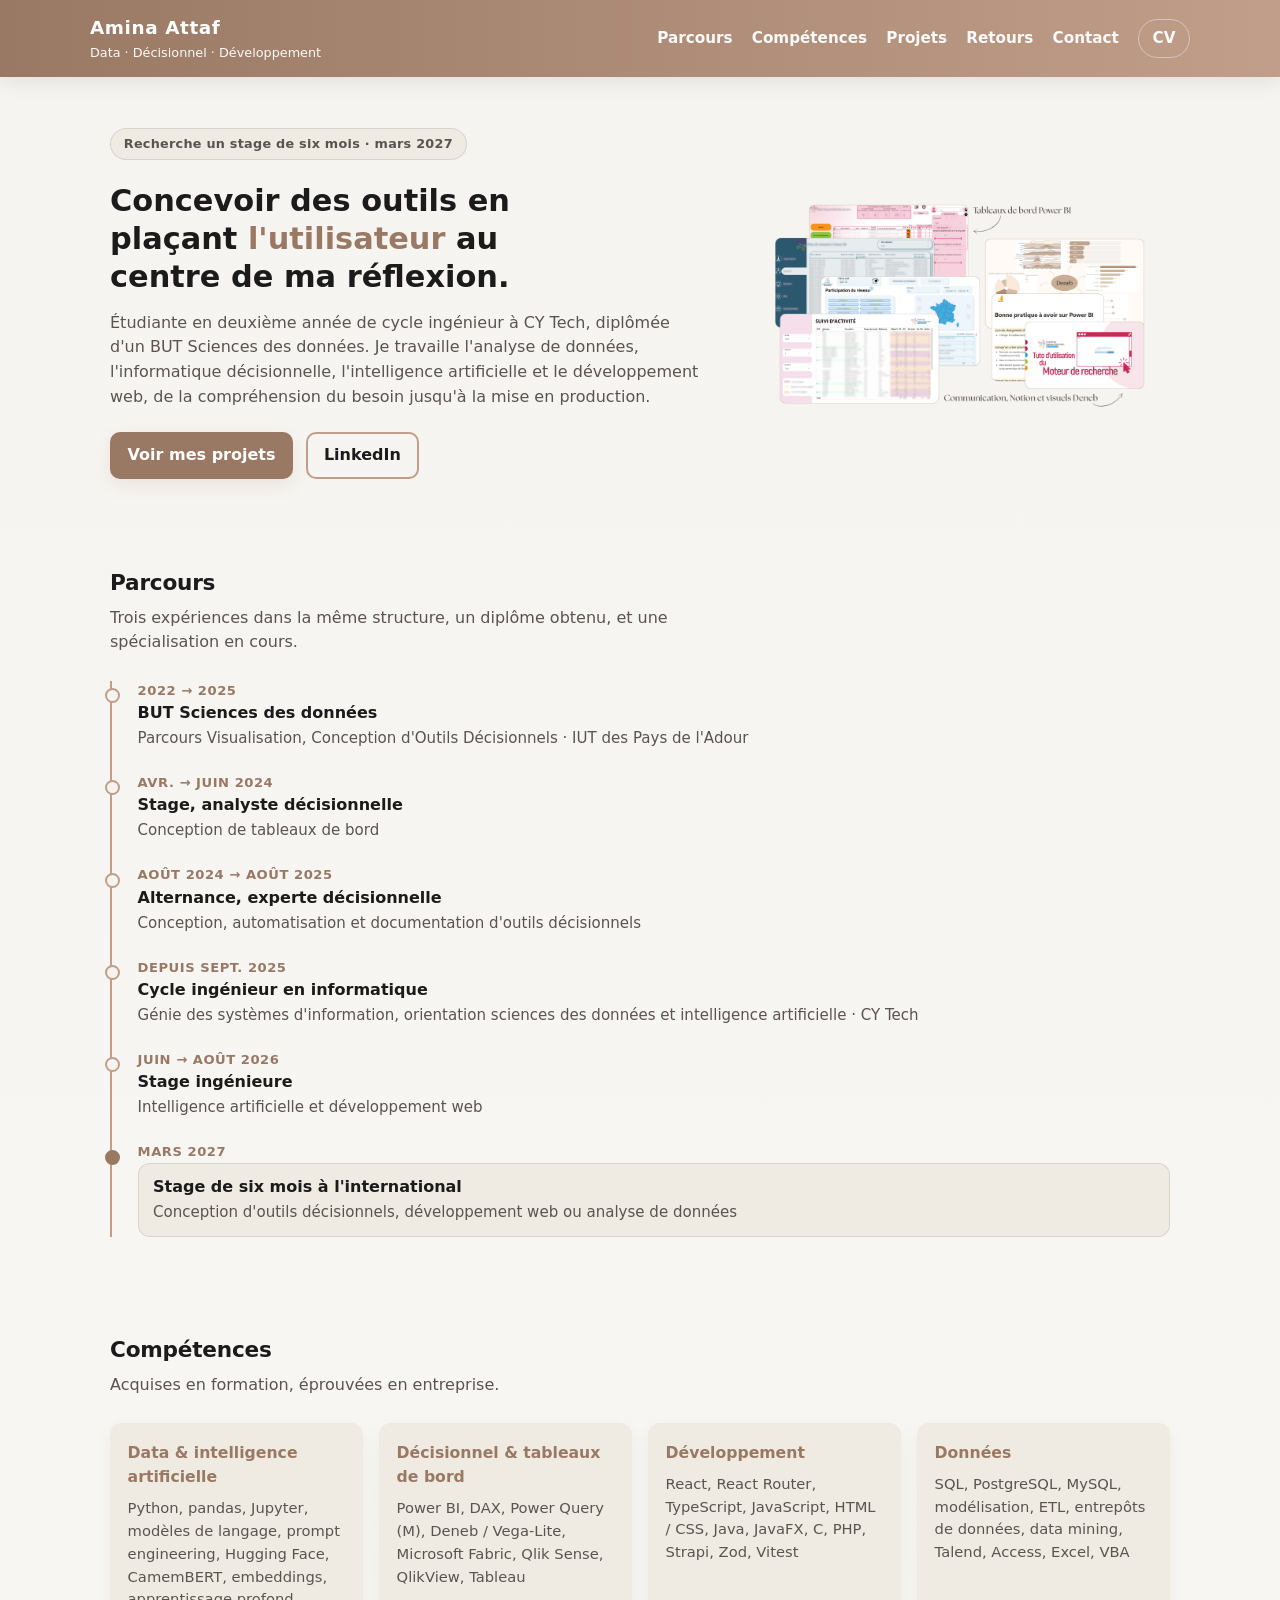
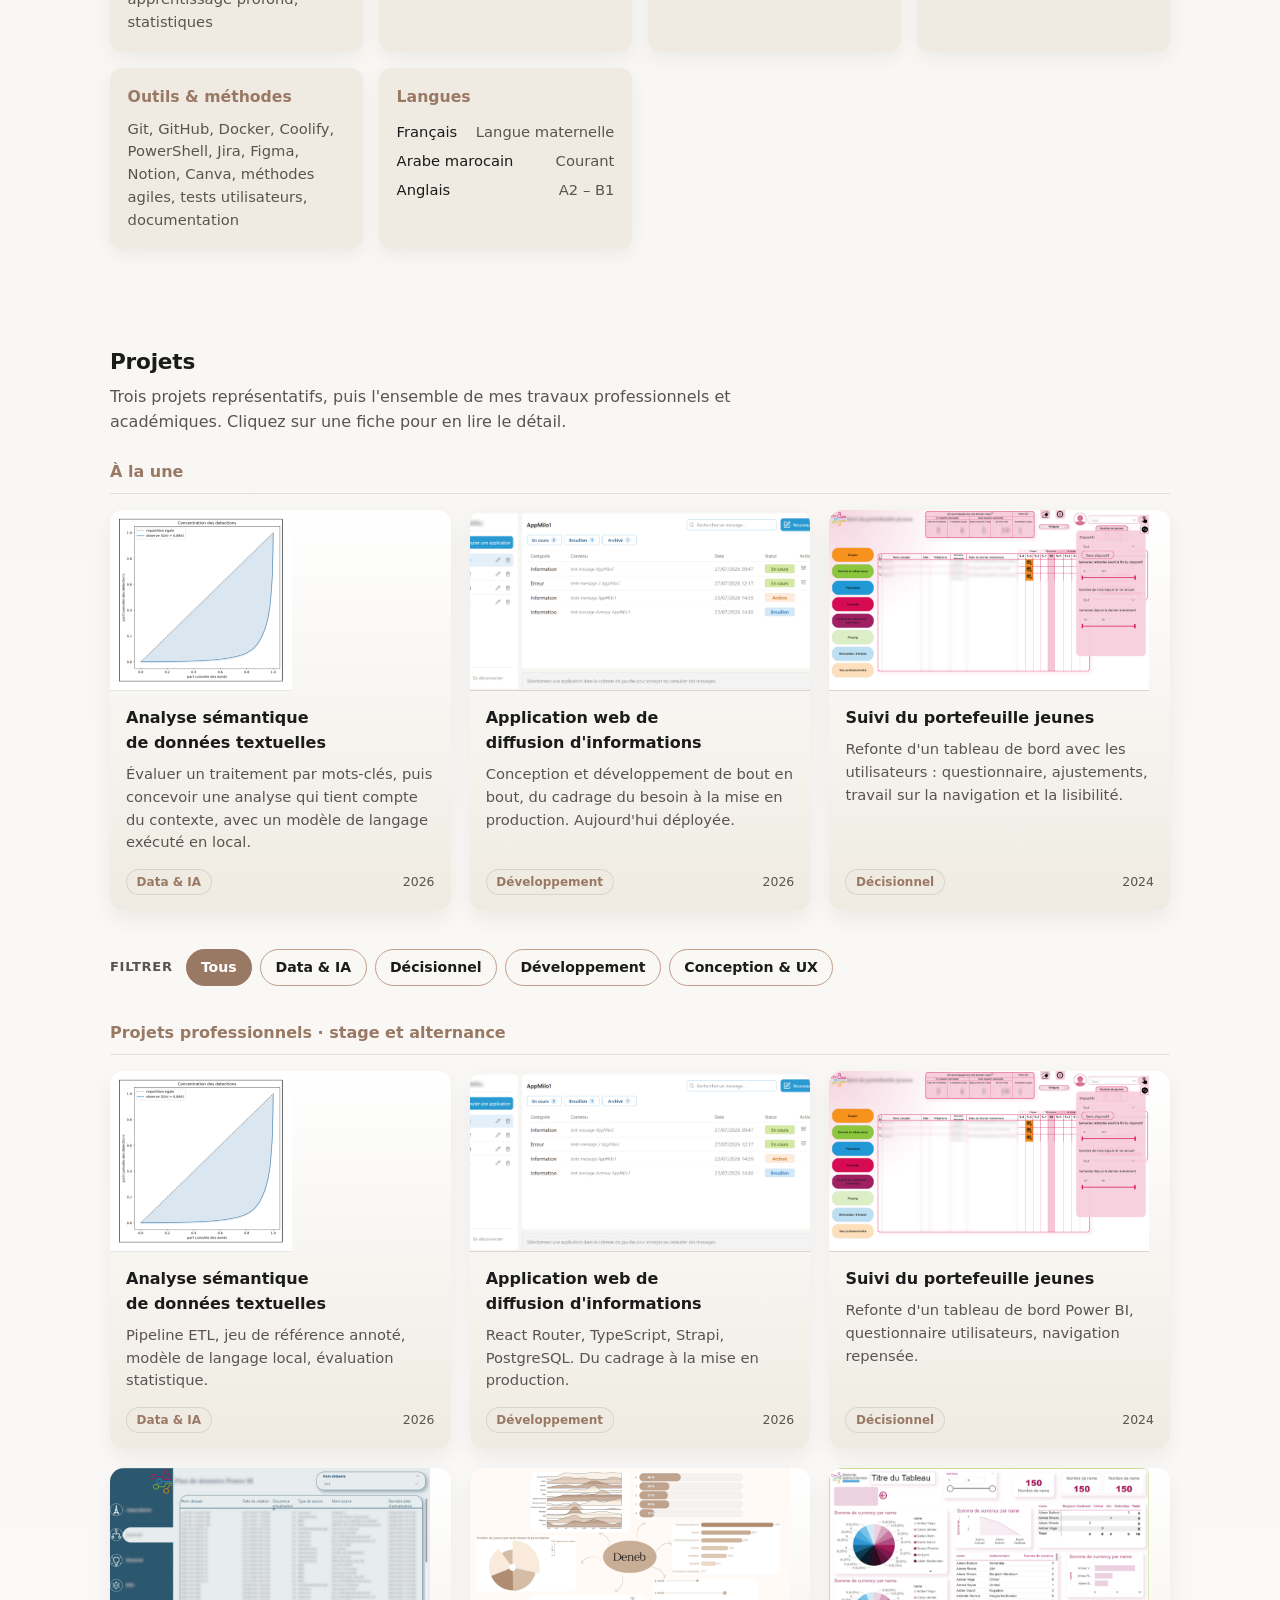
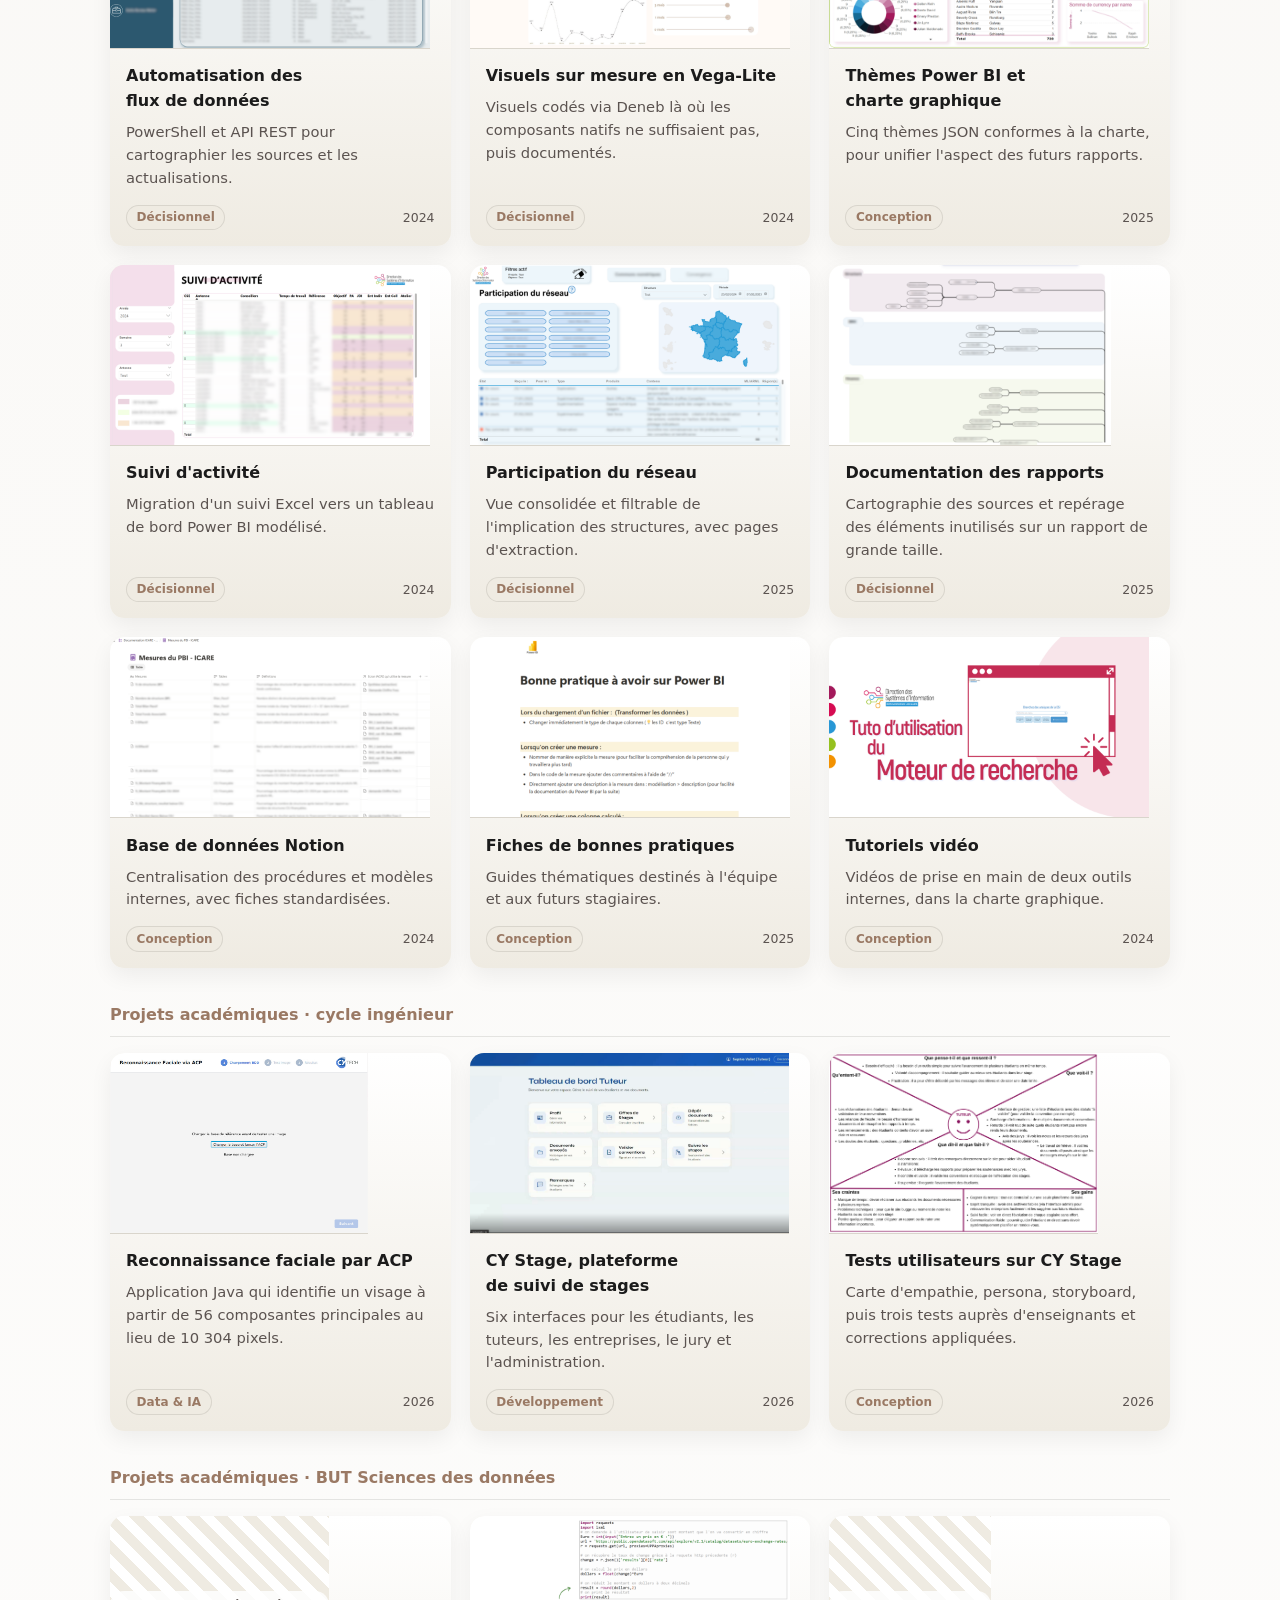
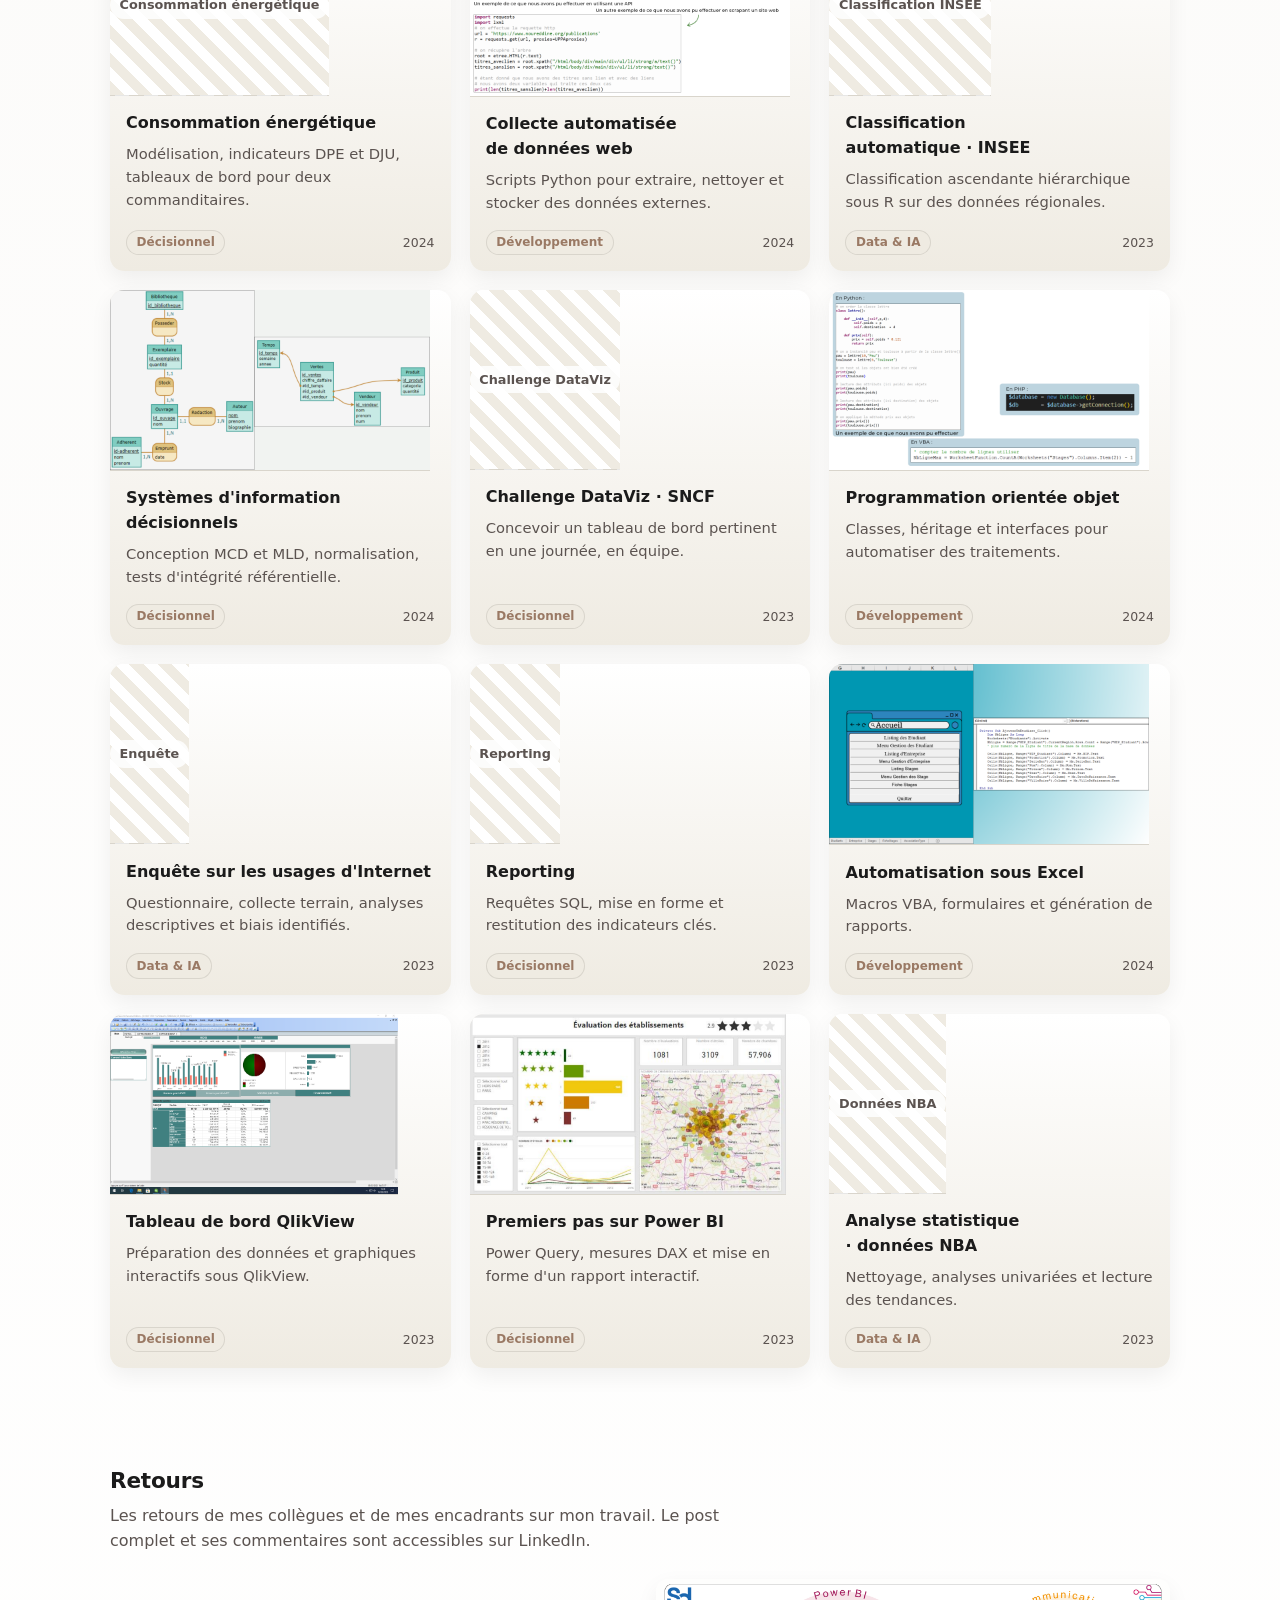
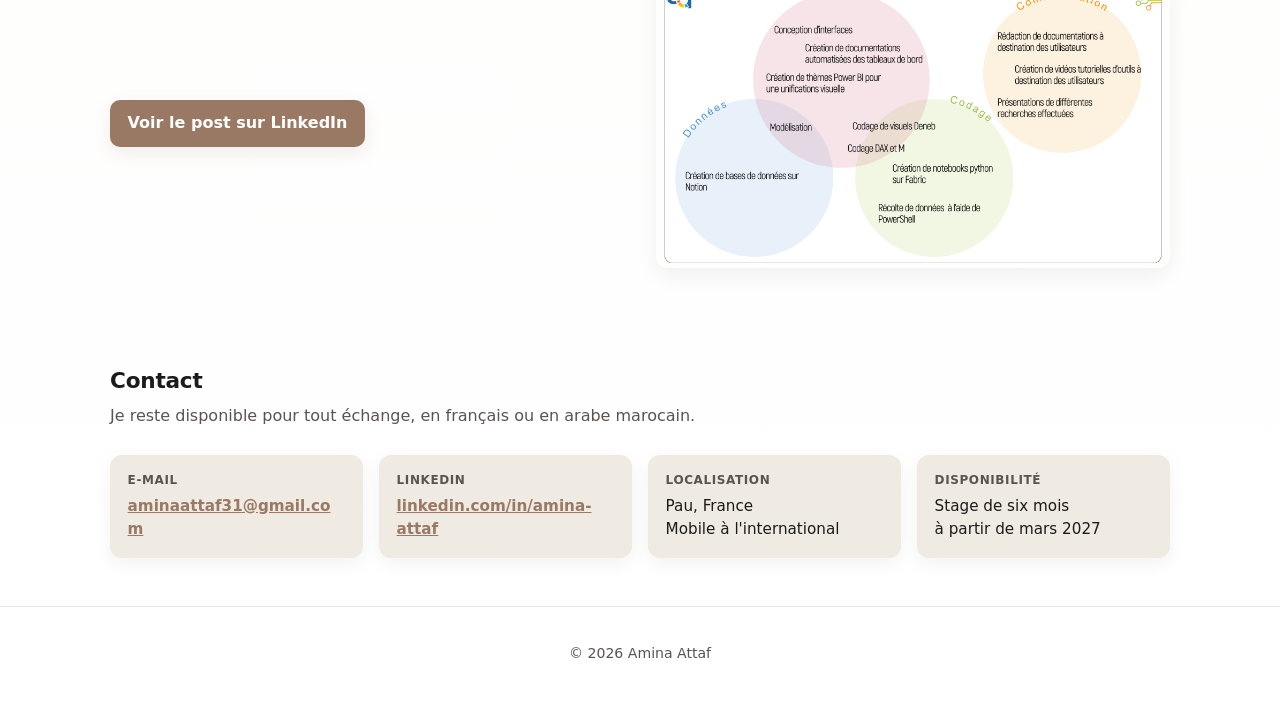
==== commit 2c5c4463: "feat(projets): illustre les fiches themes, documentation, Deneb et bonnes pratiques Ajoute proj-them" ====
--- a/index.html
+++ b/index.html
@@ -152,7 +152,7 @@
     <h4 class="group-head group-head-first">À la une</h4>
     <div class="featured-grid">
       <button class="proj-card" type="button" data-modal="m-semantique">
-        <div class="proj-thumb" data-label="Analyse sémantique"><img src="images/proj-semantique.png" alt=""></div>
+        <div class="proj-thumb fit" data-label="Analyse sémantique"><img src="images/proj-semantique.png" alt=""></div>
         <div class="proj-info">
           <h4>Analyse sémantique de données textuelles</h4>
           <p>Évaluer un traitement par mots-clés, puis concevoir une analyse qui tient compte du contexte, avec un modèle de langage exécuté en local.</p>
@@ -190,7 +190,7 @@
     <div class="projects-grid" data-group-grid>
 
       <button class="proj-card" type="button" data-modal="m-semantique" data-tags="ia">
-        <div class="proj-thumb" data-label="Analyse sémantique"><img src="images/proj-semantique.png" alt=""></div>
+        <div class="proj-thumb fit" data-label="Analyse sémantique"><img src="images/proj-semantique.png" alt=""></div>
         <div class="proj-info">
           <h4>Analyse sémantique de données textuelles</h4>
           <p>Pipeline ETL, jeu de référence annoté, modèle de langage local, évaluation statistique.</p>
@@ -235,7 +235,7 @@
       </button>
 
       <button class="proj-card" type="button" data-modal="m-themes" data-tags="ux bi">
-        <div class="proj-thumb is-empty" data-label="Thèmes Power BI"></div>
+        <div class="proj-thumb" data-label="Thèmes Power BI"><img src="images/proj-themes.png" alt=""></div>
         <div class="proj-info">
           <h4>Thèmes Power BI et charte graphique</h4>
           <p>Cinq thèmes JSON conformes à la charte, pour unifier l'aspect des futurs rapports.</p>
@@ -262,7 +262,7 @@
       </button>
 
       <button class="proj-card" type="button" data-modal="m-doc" data-tags="bi">
-        <div class="proj-thumb is-empty" data-label="Documentation"></div>
+        <div class="proj-thumb" data-label="Documentation"><img src="images/proj-doc.png" alt=""></div>
         <div class="proj-info">
           <h4>Documentation des rapports</h4>
           <p>Cartographie des sources et repérage des éléments inutilisés sur un rapport de grande taille.</p>
@@ -511,8 +511,8 @@
     <h5>Ce que j'en retiens</h5>
     <p>Toutes ces technologies m'étaient inconnues en arrivant. Ce projet m'a appris à construire un protocole d'évaluation avant de chercher une solution, et à ne jamais conclure sans point de comparaison.</p>
     <div class="modal-gallery">
-      <div class="proj-thumb" data-label="Visuel"><img src="images/proj-semantique.png" alt=""></div>
-      <div class="proj-thumb" data-label="Visuel"><img src="images/proj-semantique2.png" alt=""></div>
+      <div class="proj-thumb" data-label="Visuel"><img src="images/proj-semantique.png" alt="Courbe de concentration des détections"></div>
+      <div class="proj-thumb" data-label="Visuel"><img src="images/proj-semantique2.png" alt="Projection des représentations vectorielles des mots"></div>
     </div>
     <p class="modal-tools">Python · pandas · Jupyter · LM Studio · prompt engineering · Hugging Face · CamemBERT · embeddings · statistiques</p>
   </div>
@@ -540,8 +540,8 @@
     <h5>Ce que j'en retiens</h5>
     <p>C'était mon premier projet de développement web mené de bout en bout. J'y ai appris qu'une grande partie du travail se joue avant d'écrire du code : comprendre le besoin, choisir une architecture et décider comment on saura que ça fonctionne.</p>
     <div class="modal-gallery">
-      <div class="proj-thumb" data-label="Visuel"><img src="images/proj-webapp.png" alt=""></div>
-      <div class="proj-thumb" data-label="Visuel"><img src="images/proj-webapp2.png" alt=""></div>
+      <div class="proj-thumb" data-label="Visuel"><img src="images/proj-webapp.png" alt="Interface principale de l'application"></div>
+      <div class="proj-thumb" data-label="Visuel"><img src="images/proj-webapp2.png" alt="Diagramme de conteneurs de l'architecture"></div>
     </div>
     <p class="modal-tools">React Router · TypeScript · Strapi · PostgreSQL · Zod · Vitest · Docker · Coolify</p>
   </div>
@@ -568,10 +568,10 @@
     <h5>Résultats</h5>
     <p>Le tableau de bord final est plus intuitif et plus complet. Il offre une vision claire et actualisée tout en restant simple d'utilisation.</p>
     <div class="modal-gallery">
-      <div class="proj-thumb" data-label="Visuel"><img src="images/proj-portefeuille.png" alt=""></div>
-      <div class="proj-thumb" data-label="Visuel"><img src="images/proj-portefeuille2.png" alt=""></div>
-      <div class="proj-thumb" data-label="Visuel"><img src="images/proj-portefeuille3.png" alt=""></div>
-      <div class="proj-thumb" data-label="Visuel"><img src="images/proj-portefeuille4.png" alt=""></div>
+      <div class="proj-thumb" data-label="Visuel"><img src="images/proj-portefeuille.png" alt="Page d'accueil du tableau de bord"></div>
+      <div class="proj-thumb" data-label="Visuel"><img src="images/proj-portefeuille2.png" alt="Page intégrant une vidéo explicative"></div>
+      <div class="proj-thumb" data-label="Visuel"><img src="images/proj-portefeuille3.png" alt="Fiche récapitulative individuelle"></div>
+      <div class="proj-thumb" data-label="Visuel"><img src="images/proj-portefeuille4.png" alt="Page de widgets interactifs"></div>
     </div>
     <p class="modal-tools">Power BI · Power Query · Excel · Notion · travail utilisateur</p>
   </div>
@@ -593,7 +593,7 @@
     <h5>Ce que j'en retiens</h5>
     <p>L'importance de partager une difficulté plutôt que de s'entêter seule. La solution est venue d'une conversation, pas d'une recherche supplémentaire.</p>
     <div class="modal-gallery">
-      <div class="proj-thumb" data-label="Visuel"><img src="images/proj-flux.png" alt=""></div>
+      <div class="proj-thumb" data-label="Visuel"><img src="images/proj-flux.png" alt="Aperçu de l'automatisation des flux de données"></div>
     </div>
     <p class="modal-tools">Power BI Service · PowerShell · API REST</p>
   </div>
@@ -615,7 +615,8 @@
     <h5>Ce que j'en retiens</h5>
     <p>C'est le projet qui m'a fait comprendre que le développement et le design ne s'opposent pas. Coder un visuel oblige à réfléchir à ce qu'on veut montrer avant de choisir comment le montrer.</p>
     <div class="modal-gallery">
-      <div class="proj-thumb" data-label="Visuel"><img src="images/proj-deneb.png" alt=""></div>
+      <div class="proj-thumb" data-label="Visuel"><img src="images/proj-deneb.png" alt="Visuels personnalisés intégrés à un rapport"></div>
+      <div class="proj-thumb" data-label="Visuel"><img src="images/proj-deneb2.png" alt="Documentation partagée expliquant comment créer un visuel Deneb"></div>
     </div>
     <p class="modal-tools">Power BI · Deneb · Vega-Lite · JSON · Notion</p>
   </div>
@@ -634,6 +635,9 @@
     <p>Analyse de la charte graphique, puis création de cinq thèmes au format JSON, chacun construit autour d'une couleur de la charte et de ses variantes, afin de couvrir les graphiques comportant de nombreuses séries.</p>
     <h5>Résultats</h5>
     <p>Les thèmes sont désormais appliqués aux nouveaux rapports. L'harmonisation est immédiate, et le choix des couleurs n'est plus laissé au hasard de chaque projet.</p>
+    <div class="modal-gallery">
+      <div class="proj-thumb" data-label="Visuel"><img src="images/proj-themes.png" alt="Rapport Power BI avec un thème de la charte appliqué"></div>
+    </div>
     <p class="modal-tools">Power BI · JSON · charte graphique</p>
   </div>
 </dialog>
@@ -652,8 +656,8 @@
     <h5>Résultats</h5>
     <p>Le tableau de bord permet une lecture plus fluide des informations et sert de support de pilotage.</p>
     <div class="modal-gallery">
-      <div class="proj-thumb" data-label="Visuel"><img src="images/proj-suivi.png" alt=""></div>
-      <div class="proj-thumb" data-label="Visuel"><img src="images/proj-suivi2.png" alt=""></div>
+      <div class="proj-thumb" data-label="Visuel"><img src="images/proj-suivi.png" alt="Tableau de bord de suivi d'activité"></div>
+      <div class="proj-thumb" data-label="Visuel"><img src="images/proj-suivi2.png" alt="Fichier Excel initial, avant migration"></div>
     </div>
     <p class="modal-tools">Power BI · Power Query · Excel</p>
   </div>
@@ -674,10 +678,10 @@
     <h5>Résultats</h5>
     <p>Le tableau de bord permet une lecture rapide de la participation au réseau. Il a été publié et est utilisé par les acteurs concernés. Les pages d'extraction facilitent le partage de synthèses précises entre les équipes.</p>
     <div class="modal-gallery">
-      <div class="proj-thumb" data-label="Visuel"><img src="images/proj-reseau.png" alt=""></div>
-      <div class="proj-thumb" data-label="Visuel"><img src="images/proj-reseau2.png" alt=""></div>
-      <div class="proj-thumb" data-label="Visuel"><img src="images/proj-reseau3.png" alt=""></div>
-      <div class="proj-thumb" data-label="Visuel"><img src="images/proj-reseau4.png" alt=""></div>
+      <div class="proj-thumb" data-label="Visuel"><img src="images/proj-reseau.png" alt="Vue consolidée de la participation du réseau"></div>
+      <div class="proj-thumb" data-label="Visuel"><img src="images/proj-reseau2.png" alt="Deuxième page thématique du rapport"></div>
+      <div class="proj-thumb" data-label="Visuel"><img src="images/proj-reseau3.png" alt="Première page d'extraction"></div>
+      <div class="proj-thumb" data-label="Visuel"><img src="images/proj-reseau4.png" alt="Seconde page d'extraction"></div>
     </div>
     <p class="modal-tools">Power BI · Power Query · Notion · notebooks Microsoft Fabric</p>
   </div>
@@ -698,6 +702,9 @@
     <p>Les équipes disposent désormais d'une vue lisible de l'origine des données et de la liste des éléments inutilisés, ce qui permet d'alléger le rapport en connaissance de cause.</p>
     <h5>Ce que j'en retiens</h5>
     <p>Une documentation n'est utile que si elle est lue. Passer d'un classement technique à un classement métier a suffi à la rendre exploitable par ceux qui en avaient besoin.</p>
+    <div class="modal-gallery">
+      <div class="proj-thumb fit" data-label="Visuel"><img src="images/proj-doc.png" alt="Cartographie des sources de données par origine métier"></div>
+    </div>
     <p class="modal-tools">Power BI · Power BI Documenter · Canva · Notion · Excel</p>
   </div>
 </dialog>
@@ -716,7 +723,7 @@
     <h5>Résultats</h5>
     <p>La circulation de l'information s'est améliorée et les doublons documentaires ont diminué. L'espace est utilisé quotidiennement par l'équipe.</p>
     <div class="modal-gallery">
-      <div class="proj-thumb" data-label="Visuel"><img src="images/proj-notion.png" alt=""></div>
+      <div class="proj-thumb" data-label="Visuel"><img src="images/proj-notion.png" alt="Base Notion de centralisation des ressources"></div>
     </div>
     <p class="modal-tools">Notion · Power BI · Power BI Documenter</p>
   </div>
@@ -736,7 +743,8 @@
     <h5>Résultats</h5>
     <p>Ces fiches servent de support à la montée en compétence des nouveaux arrivants et constituent une base de connaissances interne. Elles ont été rangées dans l'espace partagé avant mon départ, avec mon tuteur, afin de rester accessibles.</p>
     <div class="modal-gallery">
-      <div class="proj-thumb" data-label="Visuel"><img src="images/proj-fiches.png" alt=""></div>
+      <div class="proj-thumb" data-label="Visuel"><img src="images/proj-fiches.png" alt="Fiche de bonnes pratiques destinée à l'équipe"></div>
+      <div class="proj-thumb" data-label="Visuel"><img src="images/proj-fiches2.png" alt="Fiche des bonnes pratiques à suivre sur Power BI"></div>
     </div>
     <p class="modal-tools">Notion</p>
   </div>
@@ -758,8 +766,8 @@
     <h5>Ce que j'en retiens</h5>
     <p>Un exercice de vulgarisation qui m'a obligée à me mettre à la place de l'utilisateur, autant pour le contenu que pour la forme : taille du texte, choix des couleurs, rythme de la vidéo.</p>
     <div class="modal-gallery">
-      <div class="proj-thumb" data-label="Visuel"><img src="images/proj-video.png" alt=""></div>
-      <div class="proj-thumb" data-label="Visuel"><img src="images/proj-video2.png" alt=""></div>
+      <div class="proj-thumb" data-label="Visuel"><img src="images/proj-video.png" alt="Aperçu d'un tutoriel vidéo de prise en main"></div>
+      <div class="proj-thumb" data-label="Visuel"><img src="images/proj-video2.png" alt="Montage d'un tutoriel sur Canva"></div>
     </div>
     <p class="modal-tools">Canva</p>
   </div>
@@ -784,10 +792,10 @@
     <h5>Ce que j'en retiens</h5>
     <p>Deux choses. D'abord, la valeur d'un groupe où les profils se complètent : les étudiants en spécialité mathématique nous ont rédigé une explication pas à pas de l'ACP, et nous avons codé l'interface de notre côté. Ensuite, la question éthique, que nous avons tenu à traiter : notre base compte 36 hommes pour 4 femmes et manque de diversité, ce qui dégrade mécaniquement les performances sur les profils sous-représentés. Un outil de reconnaissance ne vaut que ce que vaut la population sur laquelle il a appris.</p>
     <div class="modal-gallery">
-      <div class="proj-thumb" data-label="Écran 1"><img src="images/proj-ing1-reco-facial-1.png" alt=""></div>
-      <div class="proj-thumb" data-label="Écran 2"><img src="images/proj-ing1-reco-facial-2.png" alt=""></div>
-      <div class="proj-thumb" data-label="Écran 2"><img src="images/proj-ing1-reco-facial-3.png" alt=""></div>
-      <div class="proj-thumb" data-label="Écran 3"><img src="images/proj-ing1-reco-facial-4.png" alt=""></div>
+      <div class="proj-thumb" data-label="Écran 1"><img src="images/proj-ing1-reco-facial-1.png" alt="Écran de chargement de la base de référence"></div>
+      <div class="proj-thumb" data-label="Écran 2"><img src="images/proj-ing1-reco-facial-2.png" alt="Écran de test, avant import d'une image"></div>
+      <div class="proj-thumb" data-label="Écran 2"><img src="images/proj-ing1-reco-facial-3.png" alt="Écran de test avec l'image importée et le réglage de variance"></div>
+      <div class="proj-thumb" data-label="Écran 3"><img src="images/proj-ing1-reco-facial-4.png" alt="Écran de résultat : image testée et visage identifié"></div>
     </div>
     <p class="modal-tools">Java · JavaFX · OpenCV · UML · Git · analyse en composantes principales · statistiques</p>
   </div>
@@ -815,7 +823,7 @@
     <h5>Ce que j'en retiens</h5>
     <p>Le choix des outils compte moins que la capacité à finir. Nous avions envisagé Angular ou React, et nous avons préféré Bootstrap et Alpine.js pour livrer un projet complet sur les six interfaces plutôt qu'une seule bien faite.</p>
     <div class="modal-gallery">
-      <div class="proj-thumb" data-label="Interface tuteur"><img src="images/proj-ing1-cy-stage.png" alt=""></div>
+      <div class="proj-thumb" data-label="Interface tuteur"><img src="images/proj-ing1-cy-stage.png" alt="Tableau de bord de l'interface tuteur de CY Stage"></div>
     </div>
     <p class="modal-tools">HTML · CSS · JavaScript · PHP · Bootstrap · Alpine.js · MySQL · Figma · Git · Jira</p>
   </div>
@@ -838,7 +846,7 @@
     <h5>Ce que j'en retiens</h5>
     <p>Nous nous étions déjà mises à la place des utilisateurs au moment de la conception, et nous pensions avoir vu juste. Rien ne vaut pourtant les retours concrets : ce sont eux qui nous ont montré ce que nous ne voyions plus.</p>
     <div class="modal-gallery">
-      <div class="proj-thumb" data-label="Visuel"><img src="images/proj-ing1-cy-stage-ux.png" alt=""></div>
+      <div class="proj-thumb" data-label="Visuel"><img src="images/proj-ing1-cy-stage-ux.png" alt="Carte d'empathie du tuteur de stage"></div>
     </div>
     <p class="modal-tools">Design Thinking · carte d'empathie · persona · user story · storyboard · tests utilisateurs · Canva</p>
   </div>
@@ -860,7 +868,7 @@
     <h5>Ce que j'en retiens</h5>
     <p>Gestion d'un projet long, coordination d'équipe, et surtout la nécessité d'adapter la restitution au destinataire : le même chiffre ne se présente pas de la même façon à un particulier et à une entreprise.</p>
     <div class="modal-gallery">
-      <div class="proj-thumb" data-label="Visuel"><img src="images/proj-energie.png" alt=""></div>
+      <div class="proj-thumb" data-label="Visuel"><img src="images/proj-energie.png" alt="Aperçu du projet sur la consommation énergétique"></div>
     </div>
     <p class="modal-tools">Power BI · SQL · modélisation de données</p>
   </div>
@@ -882,7 +890,7 @@
     <h5>Ce que j'en retiens</h5>
     <p>Les notions de collecte éthique et de respect des conditions d'accès, qui comptent autant que la technique elle-même.</p>
     <div class="modal-gallery">
-      <div class="proj-thumb" data-label="Visuel"><img src="images/proj-scraping.png" alt=""></div>
+      <div class="proj-thumb" data-label="Visuel"><img src="images/proj-scraping.png" alt="Aperçu du projet de collecte automatisée de données web"></div>
     </div>
     <p class="modal-tools">Python · API REST</p>
   </div>
@@ -904,7 +912,7 @@
     <h5>Ce que j'en retiens</h5>
     <p>L'importance du choix des variables : c'est lui, plus que la méthode, qui détermine les regroupements que l'on obtient.</p>
     <div class="modal-gallery">
-      <div class="proj-thumb" data-label="Visuel"><img src="images/proj-classif.png" alt=""></div>
+      <div class="proj-thumb" data-label="Visuel"><img src="images/proj-classif.png" alt="Aperçu du projet de classification automatique sur données INSEE"></div>
     </div>
     <p class="modal-tools">R · Excel</p>
   </div>
@@ -926,7 +934,7 @@
     <h5>Ce que j'en retiens</h5>
     <p>Le lien direct entre la qualité de la modélisation et la fiabilité de l'analyse qui en découle.</p>
     <div class="modal-gallery">
-      <div class="proj-thumb" data-label="Visuel"><img src="images/proj-sidbdr.png" alt=""></div>
+      <div class="proj-thumb" data-label="Visuel"><img src="images/proj-sidbdr.png" alt="Aperçu du projet de modélisation décisionnelle"></div>
     </div>
     <p class="modal-tools">SQL · Power BI · Excel</p>
   </div>
@@ -948,7 +956,7 @@
     <h5>Ce que j'en retiens</h5>
     <p>Décider vite et assumer ses choix de visualisation, ce qui change beaucoup de la manière de travailler sur un projet long.</p>
     <div class="modal-gallery">
-      <div class="proj-thumb" data-label="Visuel"><img src="images/proj-dataviz.png" alt=""></div>
+      <div class="proj-thumb" data-label="Visuel"><img src="images/proj-dataviz.png" alt="Aperçu du tableau de bord réalisé lors du challenge DataViz"></div>
     </div>
     <p class="modal-tools">Power BI · Excel</p>
   </div>
@@ -968,7 +976,7 @@
     <h5>Résultats</h5>
     <p>Une application fonctionnelle illustrant les principes d'encapsulation et de réutilisation du code.</p>
     <div class="modal-gallery">
-      <div class="proj-thumb" data-label="Visuel"><img src="images/proj-poo.png" alt=""></div>
+      <div class="proj-thumb" data-label="Visuel"><img src="images/proj-poo.png" alt="Aperçu du projet de programmation orientée objet"></div>
     </div>
     <p class="modal-tools">Python · VBA · PHP</p>
   </div>
@@ -990,7 +998,7 @@
     <h5>Ce que j'en retiens</h5>
     <p>Une question mal formulée oriente la réponse. C'est ce projet qui m'a rendue attentive à la neutralité des questionnaires, ce qui m'a resservi en alternance.</p>
     <div class="modal-gallery">
-      <div class="proj-thumb" data-label="Visuel"><img src="images/proj-enquete.png" alt=""></div>
+      <div class="proj-thumb" data-label="Visuel"><img src="images/proj-enquete.png" alt="Aperçu de l'enquête sur les usages d'Internet"></div>
     </div>
     <p class="modal-tools">Sphinx · Excel</p>
   </div>
@@ -1010,7 +1018,7 @@
     <h5>Résultats</h5>
     <p>Un tableau de bord présentant les indicateurs essentiels, accompagné d'un rapport d'analyse et d'une soutenance.</p>
     <div class="modal-gallery">
-      <div class="proj-thumb" data-label="Visuel"><img src="images/proj-reporting.png" alt=""></div>
+      <div class="proj-thumb" data-label="Visuel"><img src="images/proj-reporting.png" alt="Aperçu du tableau de bord de reporting"></div>
     </div>
     <p class="modal-tools">SQL · Power BI · Excel</p>
   </div>
@@ -1030,7 +1038,7 @@
     <h5>Résultats</h5>
     <p>Un gain de temps significatif et une fiabilisation des traitements.</p>
     <div class="modal-gallery">
-      <div class="proj-thumb" data-label="Visuel"><img src="images/proj-vba.png" alt=""></div>
+      <div class="proj-thumb" data-label="Visuel"><img src="images/proj-vba.png" alt="Aperçu du projet d'automatisation sous Excel"></div>
     </div>
     <p class="modal-tools">Excel · VBA</p>
   </div>
@@ -1052,7 +1060,7 @@
     <h5>Ce que j'en retiens</h5>
     <p>La logique associative des données, très différente de celle de Power BI, ce qui aide à comprendre ce qu'un outil décisionnel fait réellement.</p>
     <div class="modal-gallery">
-      <div class="proj-thumb" data-label="Visuel"><img src="images/proj-qlikview.png" alt=""></div>
+      <div class="proj-thumb" data-label="Visuel"><img src="images/proj-qlikview.png" alt="Aperçu du tableau de bord QlikView"></div>
     </div>
     <p class="modal-tools">QlikView · Excel</p>
   </div>
@@ -1074,7 +1082,7 @@
     <h5>Ce que j'en retiens</h5>
     <p>Le premier contact avec l'outil qui a orienté toute la suite de mon parcours, et la découverte du rôle du design dans la lisibilité d'un rapport.</p>
     <div class="modal-gallery">
-      <div class="proj-thumb" data-label="Visuel"><img src="images/proj-powerbi1.png" alt=""></div>
+      <div class="proj-thumb" data-label="Visuel"><img src="images/proj-powerbi1.png" alt="Aperçu du premier rapport Power BI réalisé en formation"></div>
     </div>
     <p class="modal-tools">Power BI · Power Query · Excel</p>
   </div>
@@ -1094,7 +1102,7 @@
     <h5>Résultats</h5>
     <p>Un rapport mettant en avant les indicateurs pertinents et les liens entre performance et caractéristiques des joueurs.</p>
     <div class="modal-gallery">
-      <div class="proj-thumb" data-label="Visuel"><img src="images/proj-nba.png" alt=""></div>
+      <div class="proj-thumb" data-label="Visuel"><img src="images/proj-nba.png" alt="Aperçu de l'analyse statistique des données NBA"></div>
     </div>
     <p class="modal-tools">Excel · statistiques descriptives</p>
   </div>
--- a/style.css
+++ b/style.css
@@ -266,6 +266,10 @@
 }
 .proj-thumb img{width:100%; height: 180px; object-fit: cover; display:block}
 
+/* Pour les graphiques et les schémas : on affiche l'image entière plutôt que de la rogner */
+.proj-thumb.fit{background:#fff}
+.proj-thumb.fit img{object-fit: contain; padding: 8px}
+
 /* Cadre de remplacement quand aucune image n'est disponible */
 .proj-thumb.is-empty{
   height: 180px;
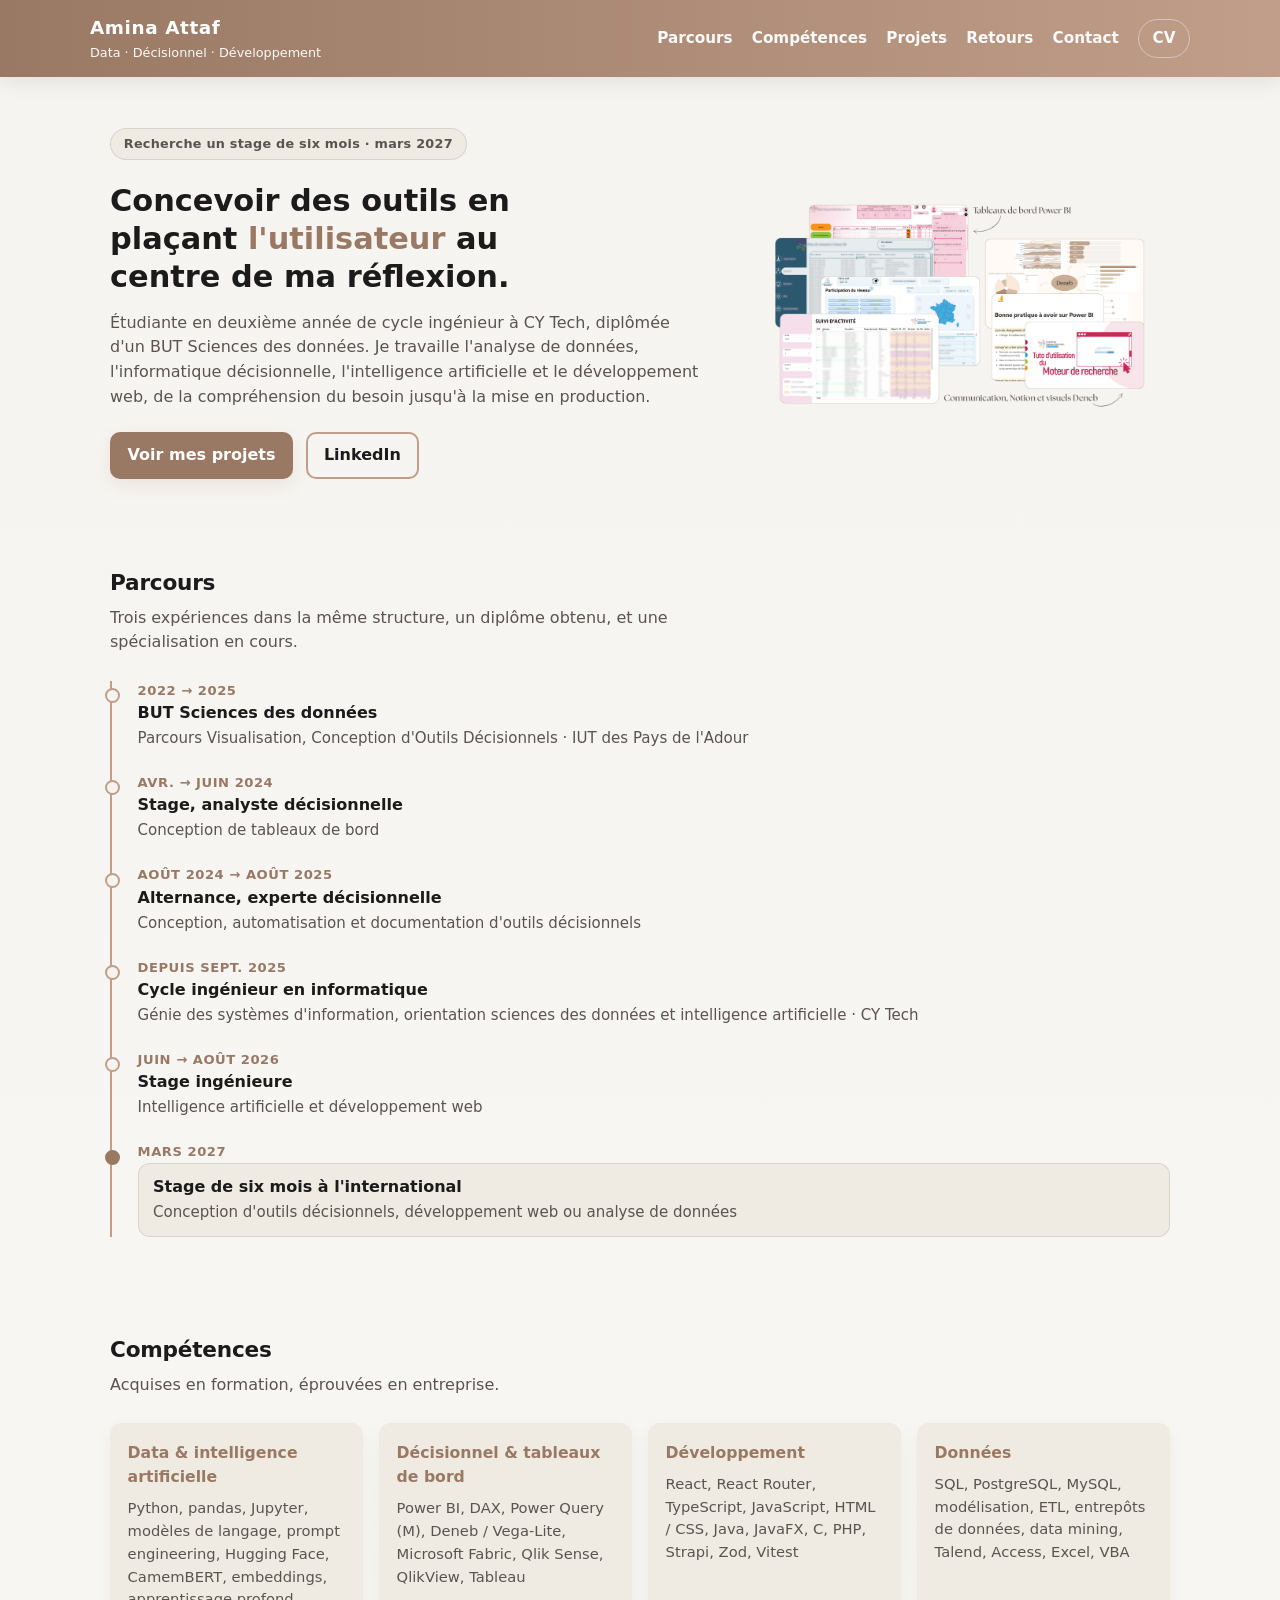
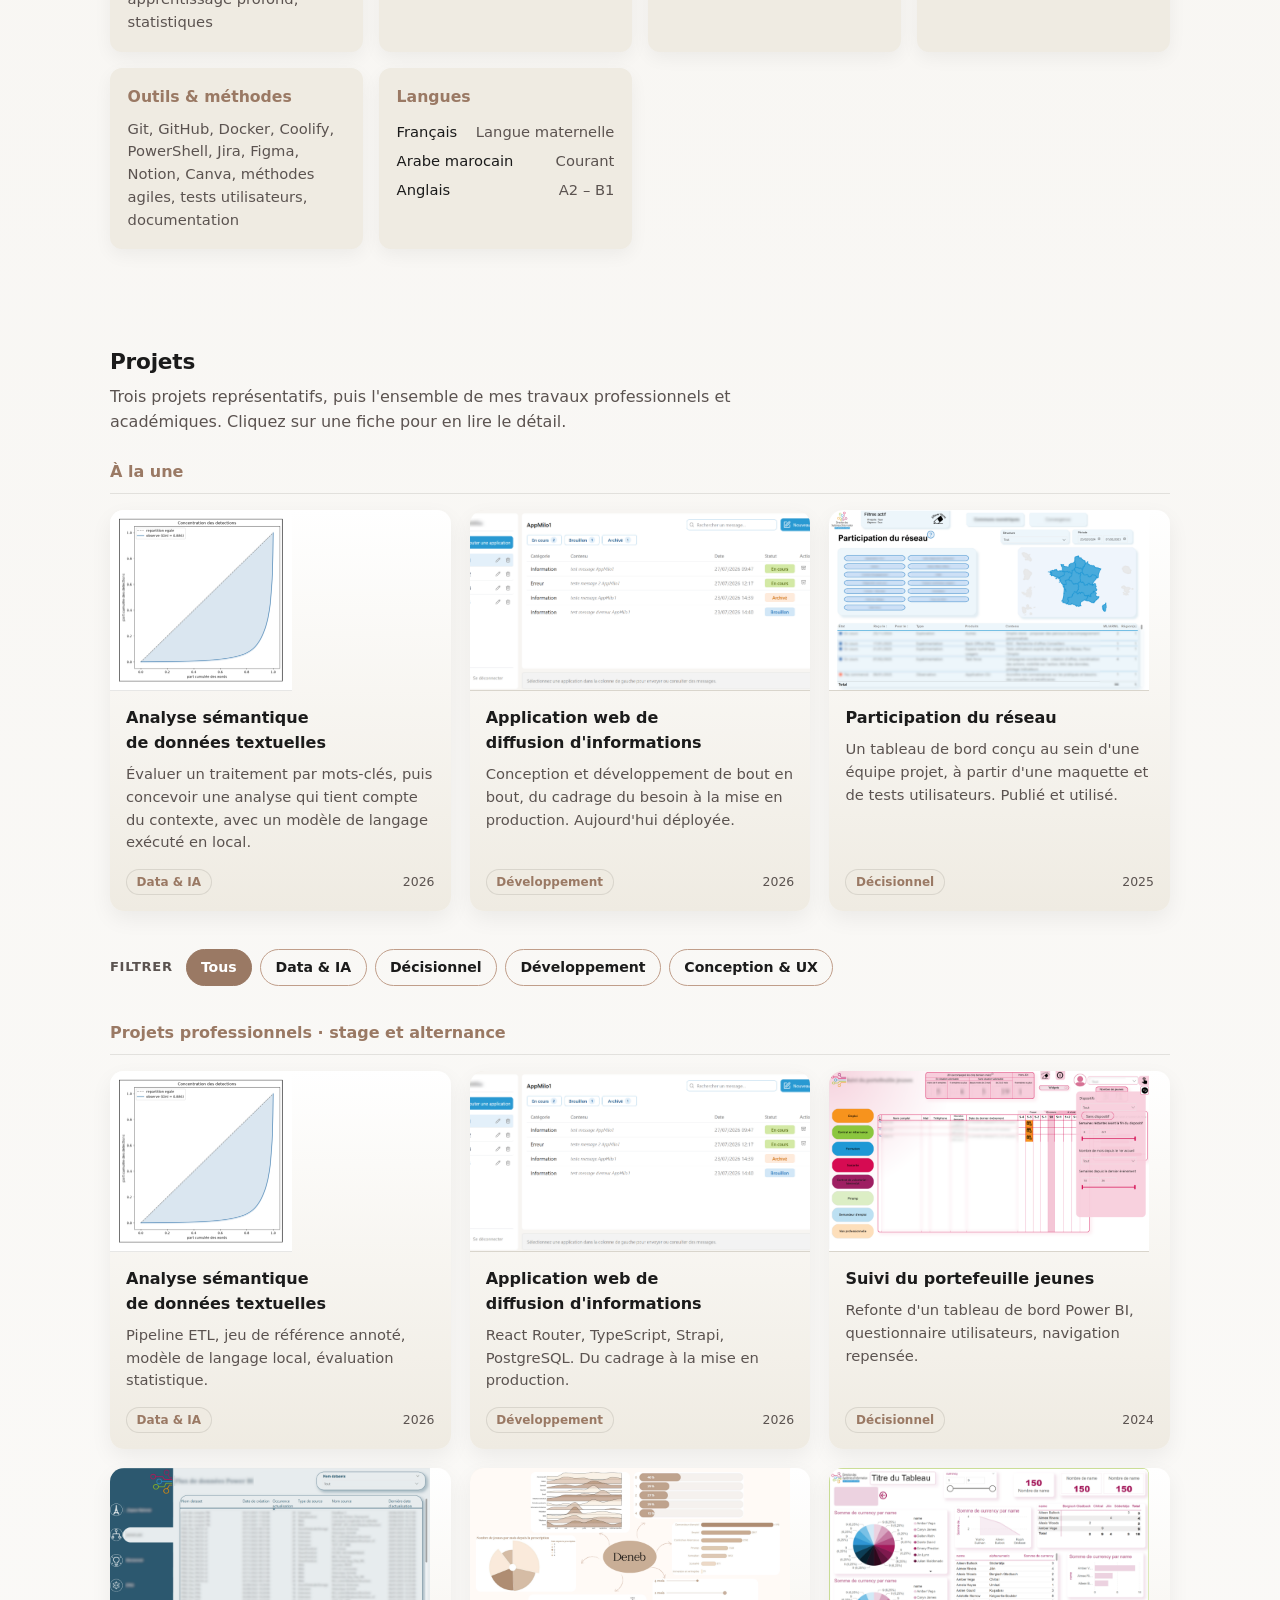
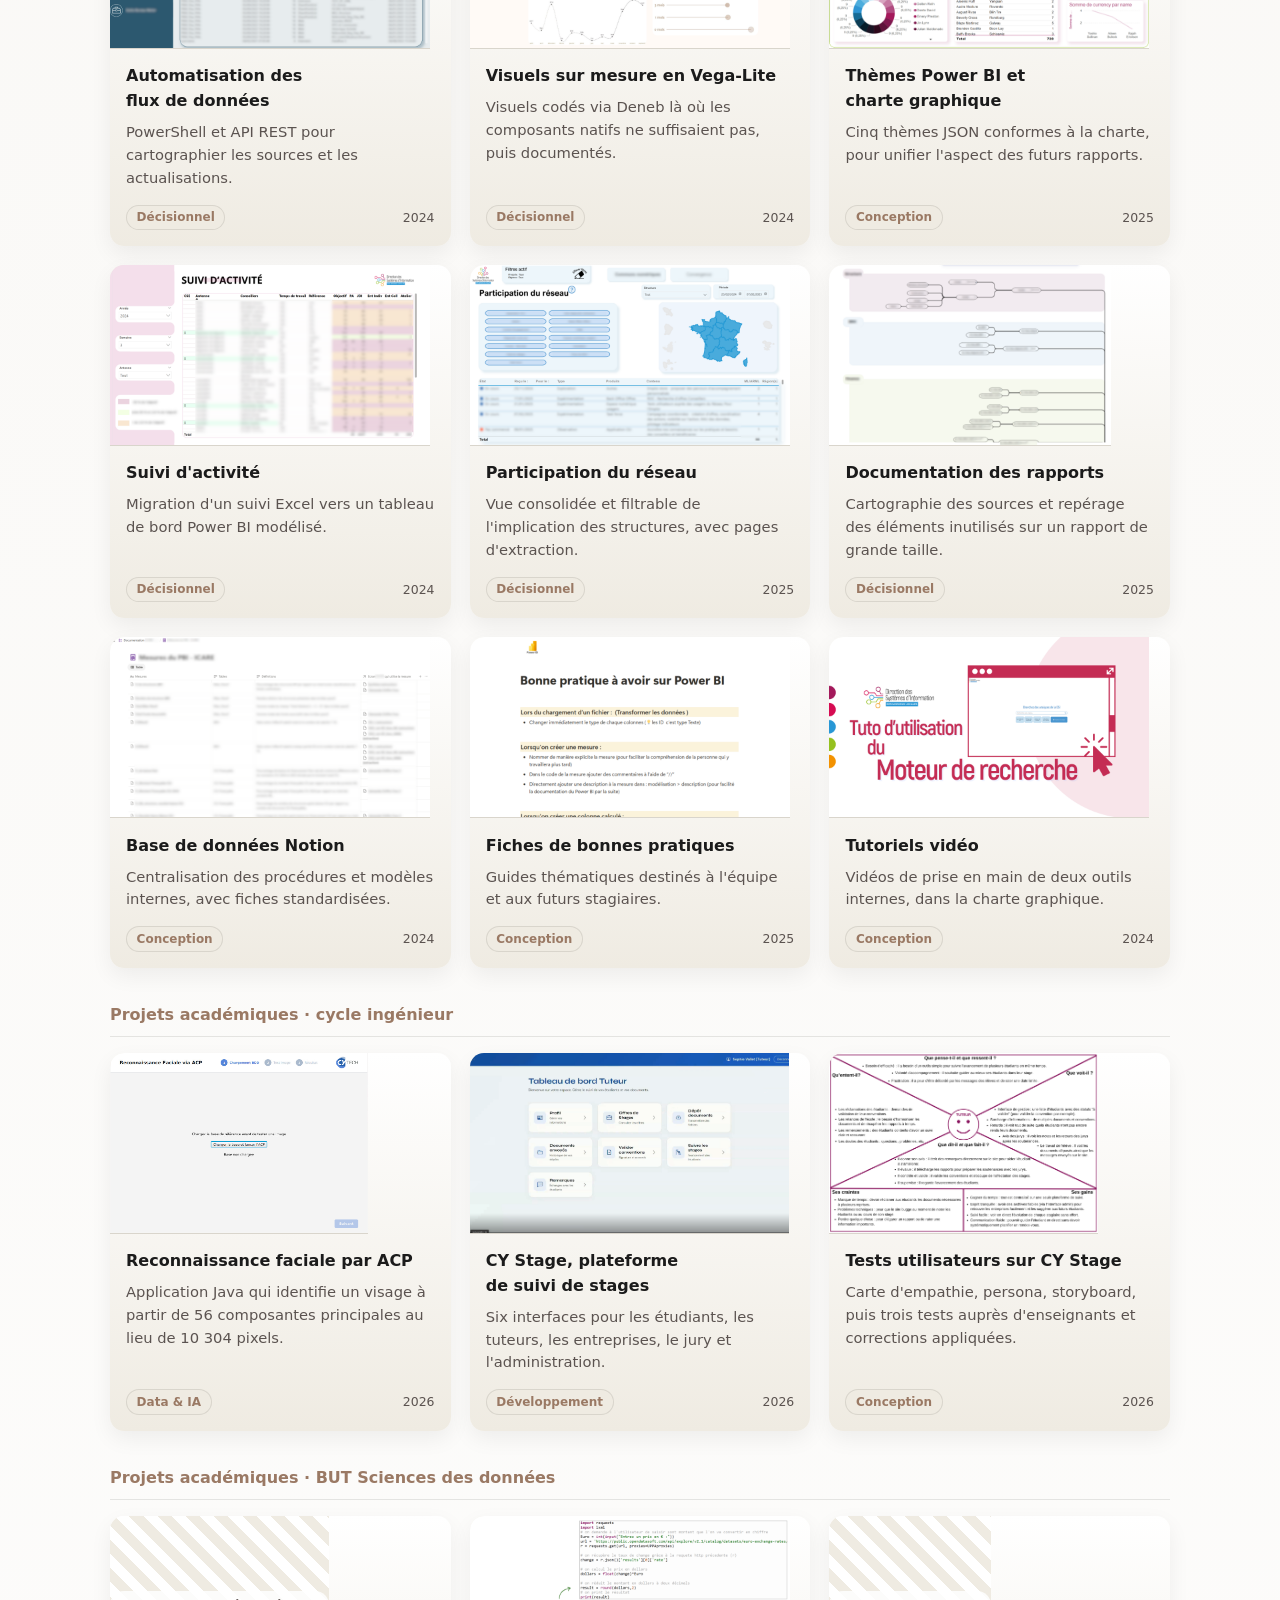
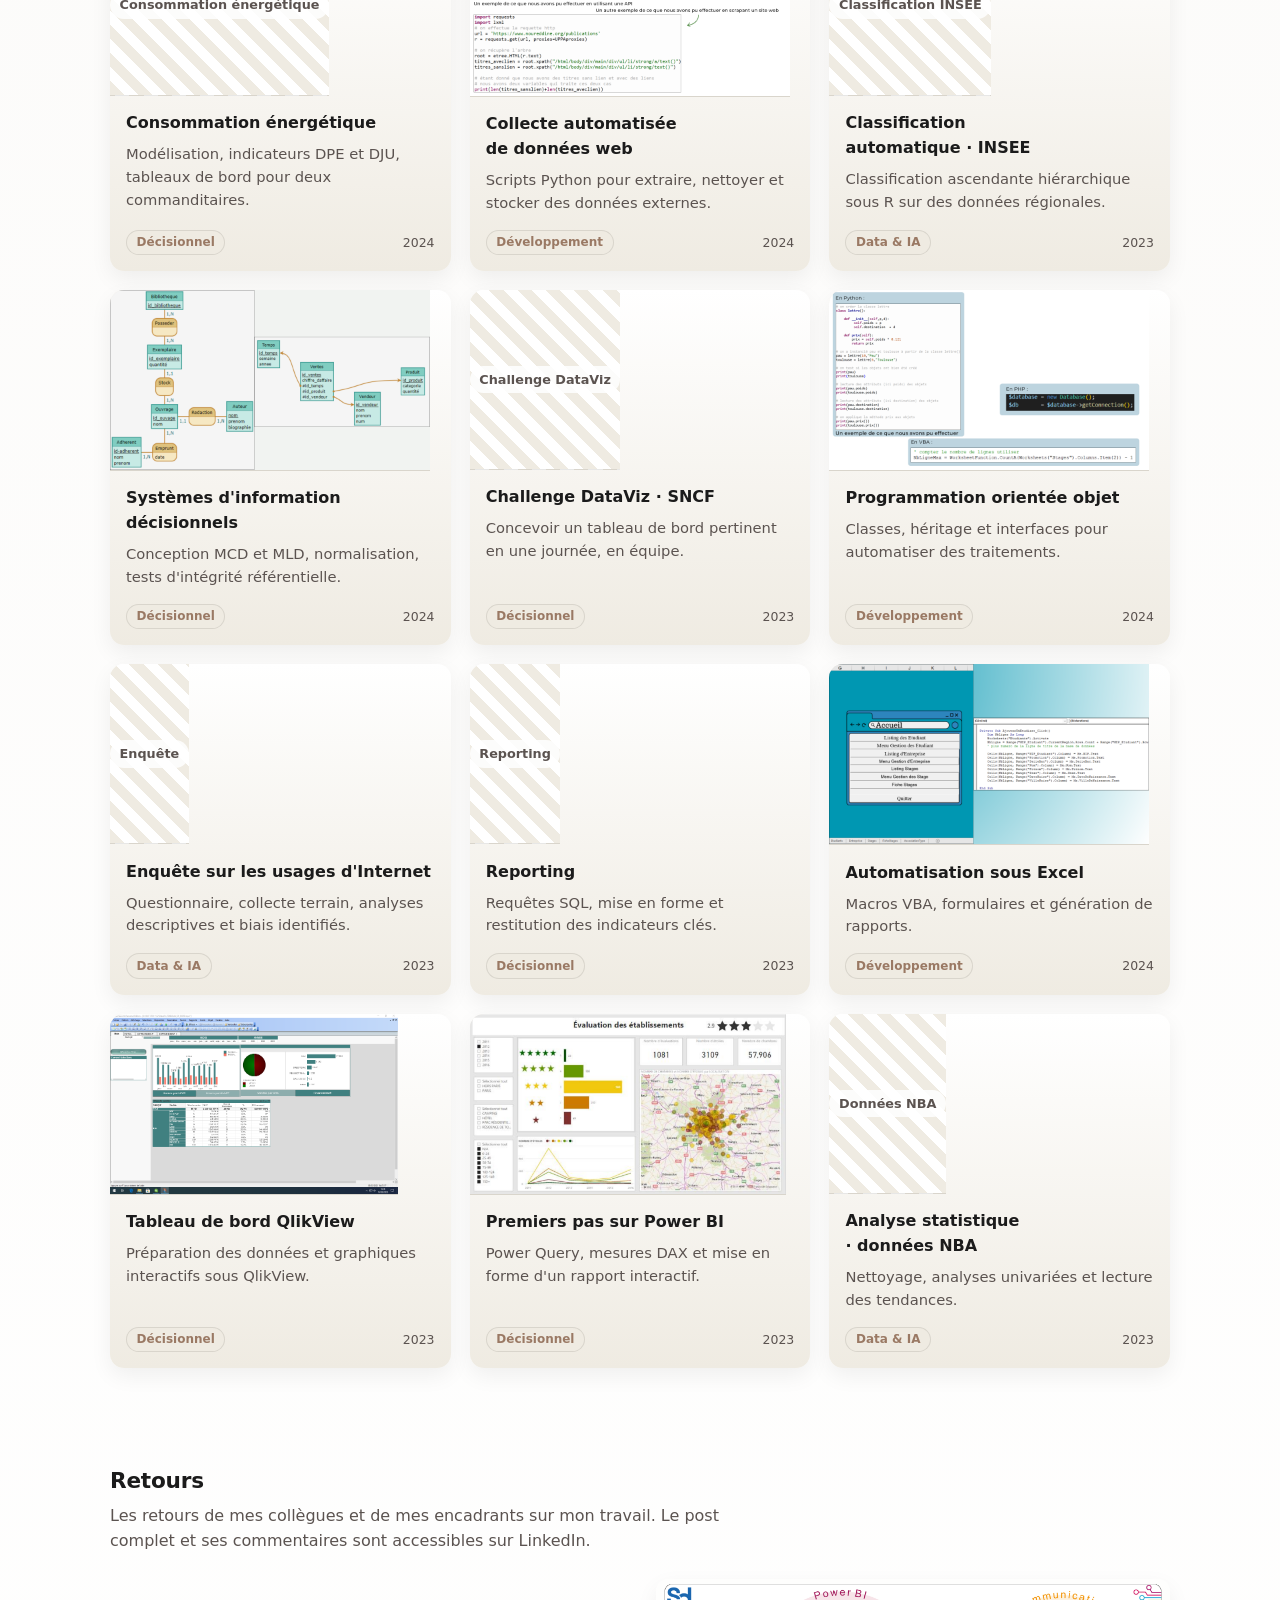
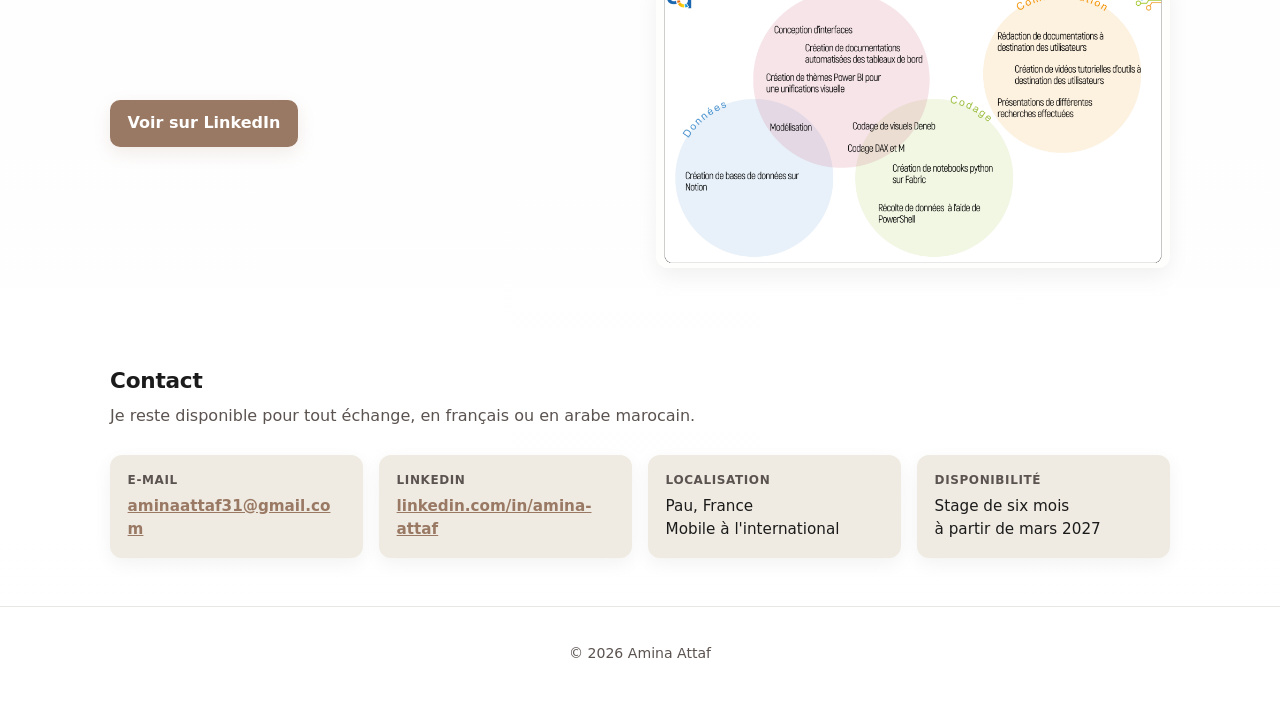
==== commit 984826b2: "refactor(projets): met en avant la participation du reseau" ====
--- a/index.html
+++ b/index.html
@@ -167,12 +167,12 @@
           <div class="proj-meta"><span class="tag">Développement</span><span class="year">2026</span></div>
         </div>
       </button>
-      <button class="proj-card" type="button" data-modal="m-portefeuille">
-        <div class="proj-thumb" data-label="Tableau de bord"><img src="images/proj-portefeuille.png" alt=""></div>
-        <div class="proj-info">
-          <h4>Suivi du portefeuille jeunes</h4>
-          <p>Refonte d'un tableau de bord avec les utilisateurs : questionnaire, ajustements, travail sur la navigation et la lisibilité.</p>
-          <div class="proj-meta"><span class="tag">Décisionnel</span><span class="year">2024</span></div>
+      <button class="proj-card" type="button" data-modal="m-reseau">
+        <div class="proj-thumb" data-label="Participation du réseau"><img src="images/proj-reseau.png" alt=""></div>
+        <div class="proj-info">
+          <h4>Participation du réseau</h4>
+          <p>Un tableau de bord conçu au sein d'une équipe projet, à partir d'une maquette et de tests utilisateurs. Publié et utilisé.</p>
+          <div class="proj-meta"><span class="tag">Décisionnel</span><span class="year">2025</span></div>
         </div>
       </button>
     </div>
@@ -452,7 +452,7 @@
     <p class="muted">Les retours de mes collègues et de mes encadrants sur mon travail. Le post complet et ses commentaires sont accessibles sur LinkedIn.</p>
     <div class="feedback-grid">
       <div>
-        <a class="btn-primary" href="https://www.linkedin.com/in/amina-attaf/recent-activity/all/" target="_blank" rel="noopener">Voir le post sur LinkedIn</a>
+        <a class="btn-primary" href="https://www.linkedin.com/in/amina-attaf" target="_blank" rel="noopener">Voir sur LinkedIn</a>
       </div>
       <div class="feedback-image">
         <img src="images/linkedin-post.png" alt="Extrait du post LinkedIn publié à la fin de l'alternance">
@@ -744,7 +744,6 @@
     <p>Ces fiches servent de support à la montée en compétence des nouveaux arrivants et constituent une base de connaissances interne. Elles ont été rangées dans l'espace partagé avant mon départ, avec mon tuteur, afin de rester accessibles.</p>
     <div class="modal-gallery">
       <div class="proj-thumb" data-label="Visuel"><img src="images/proj-fiches.png" alt="Fiche de bonnes pratiques destinée à l'équipe"></div>
-      <div class="proj-thumb" data-label="Visuel"><img src="images/proj-fiches2.png" alt="Fiche des bonnes pratiques à suivre sur Power BI"></div>
     </div>
     <p class="modal-tools">Notion</p>
   </div>
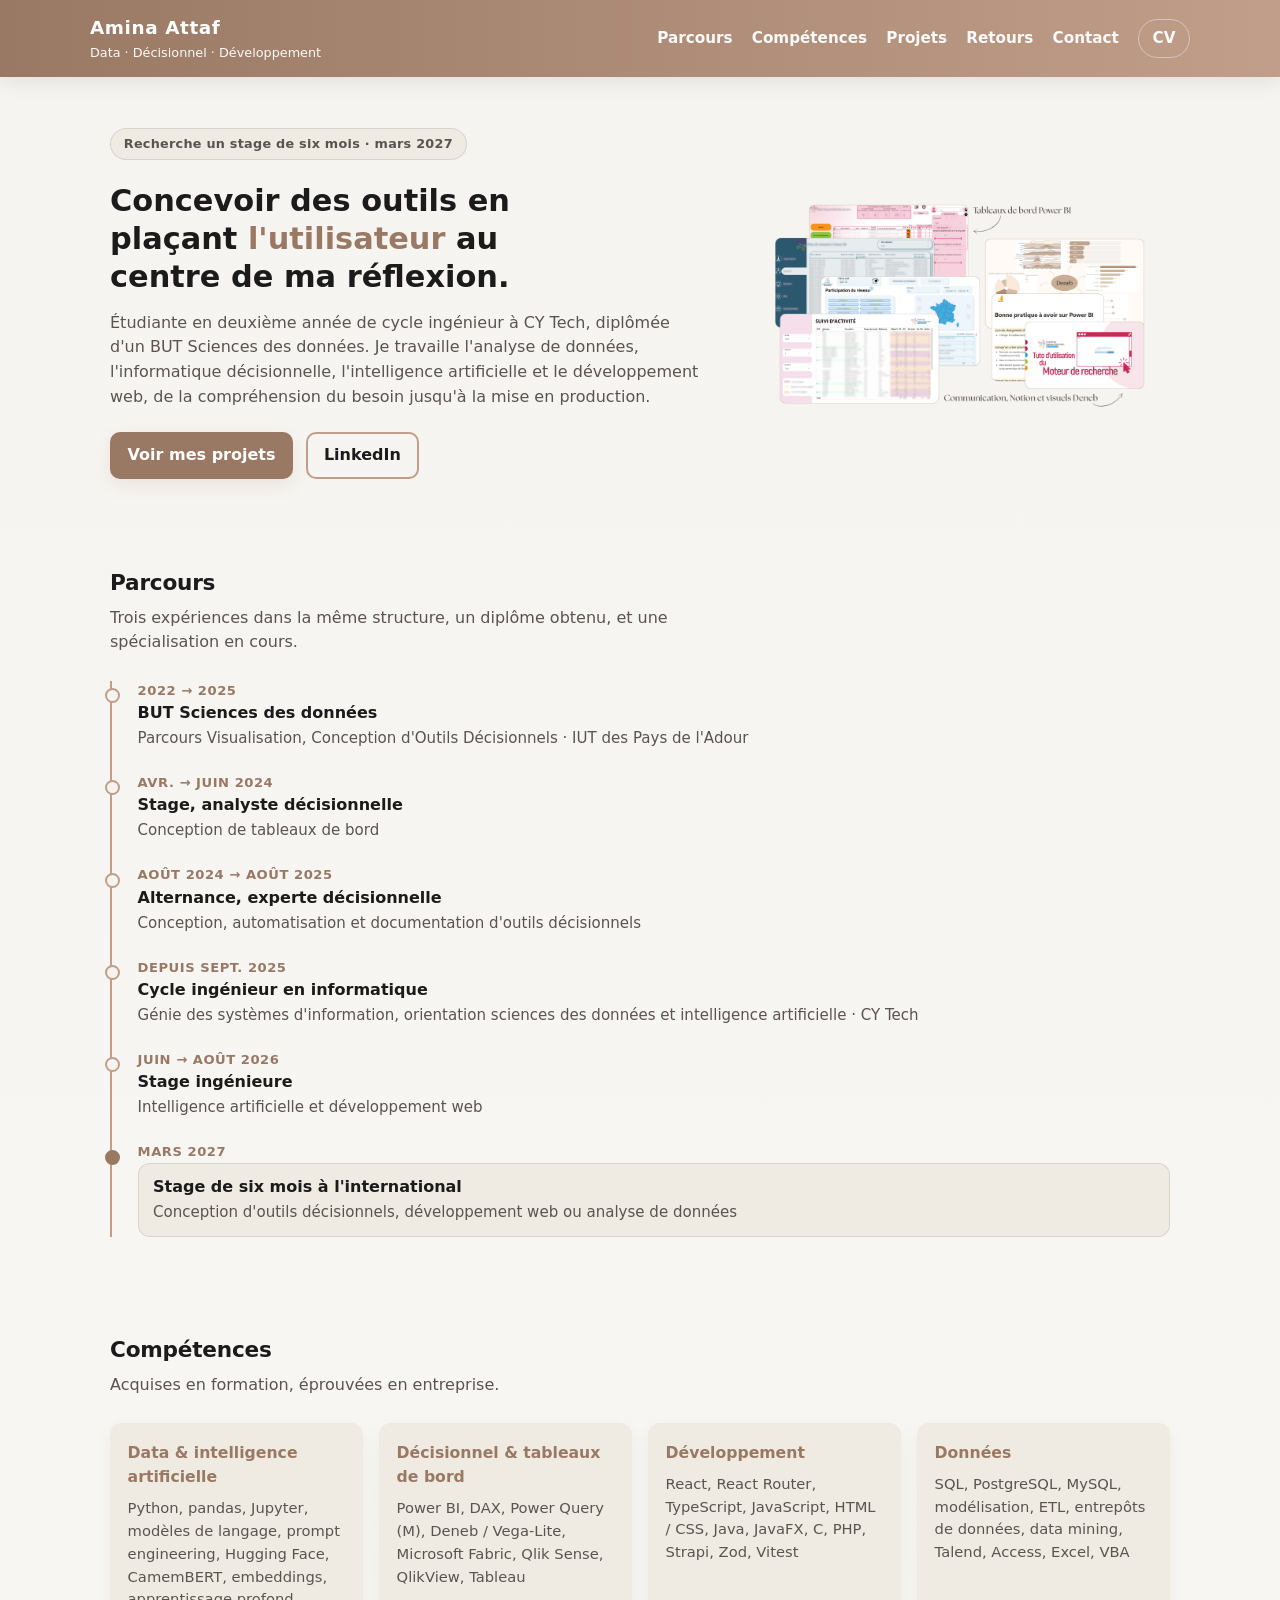
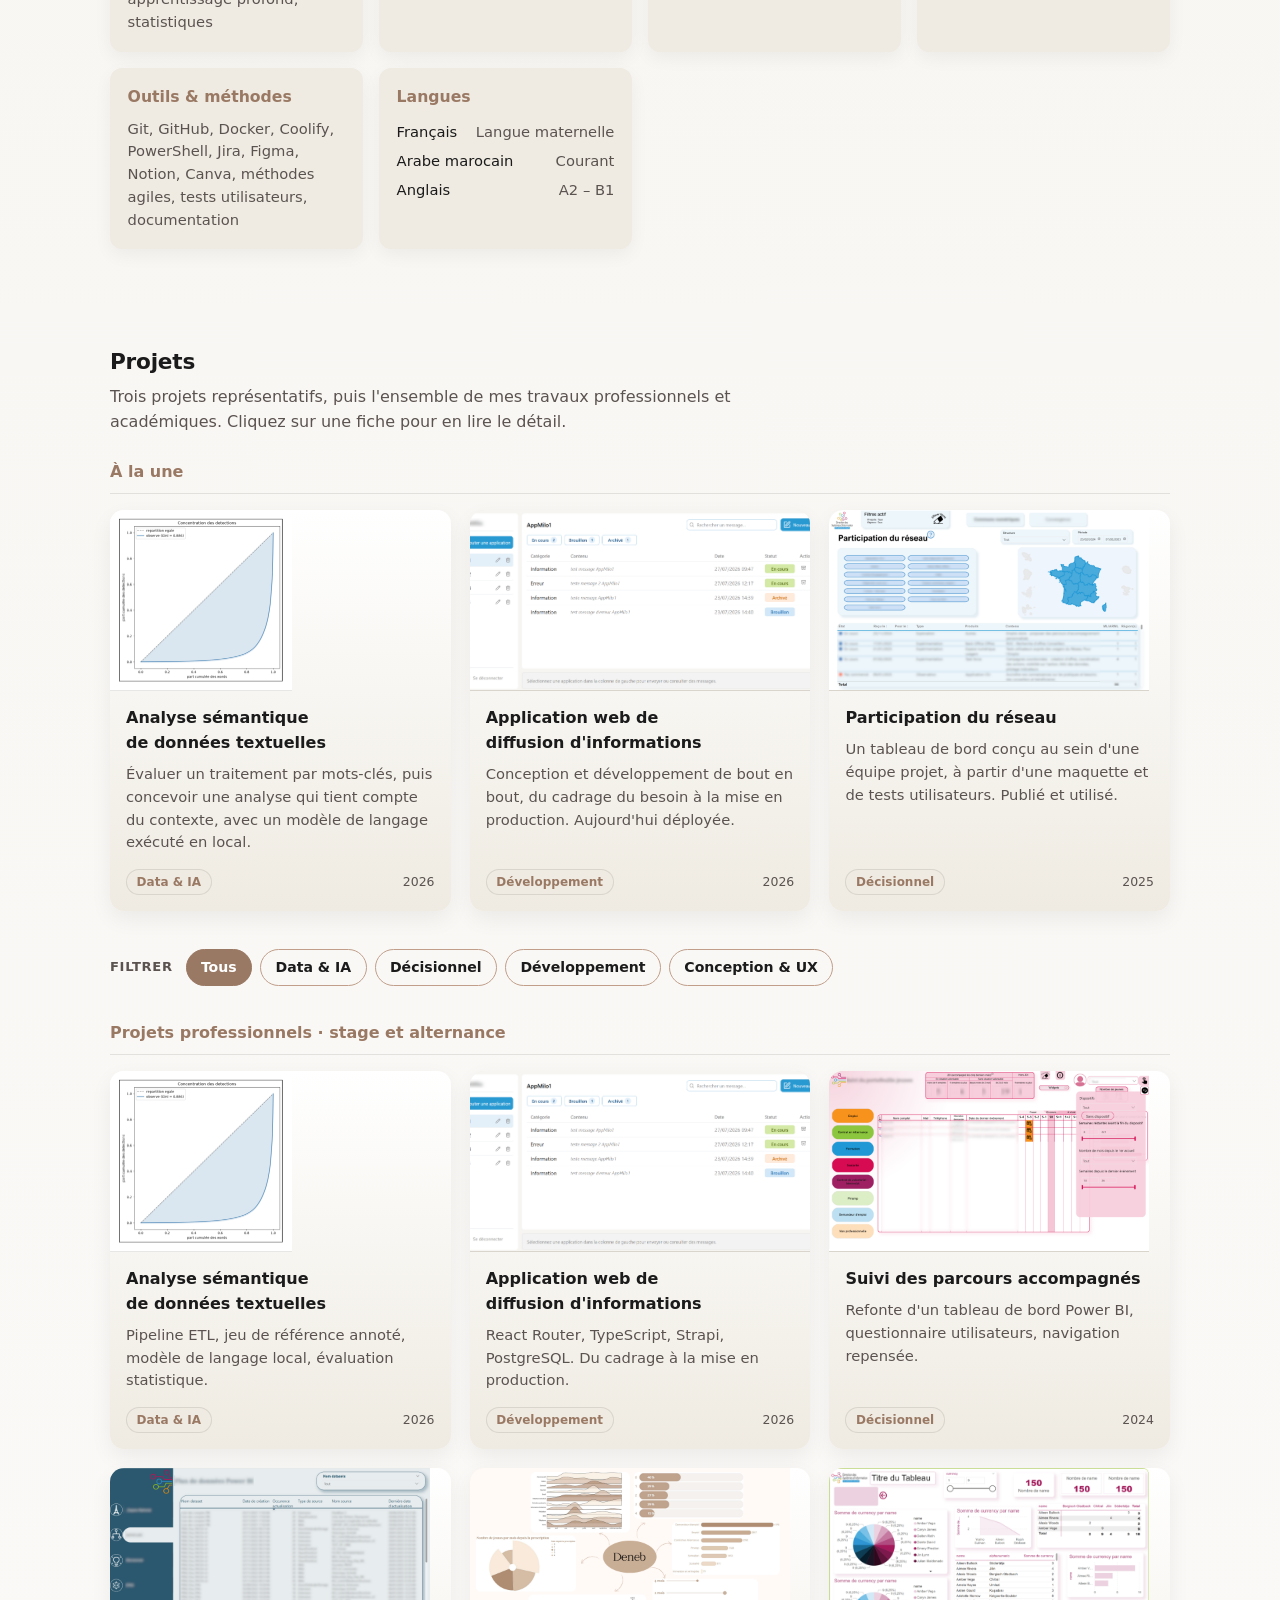
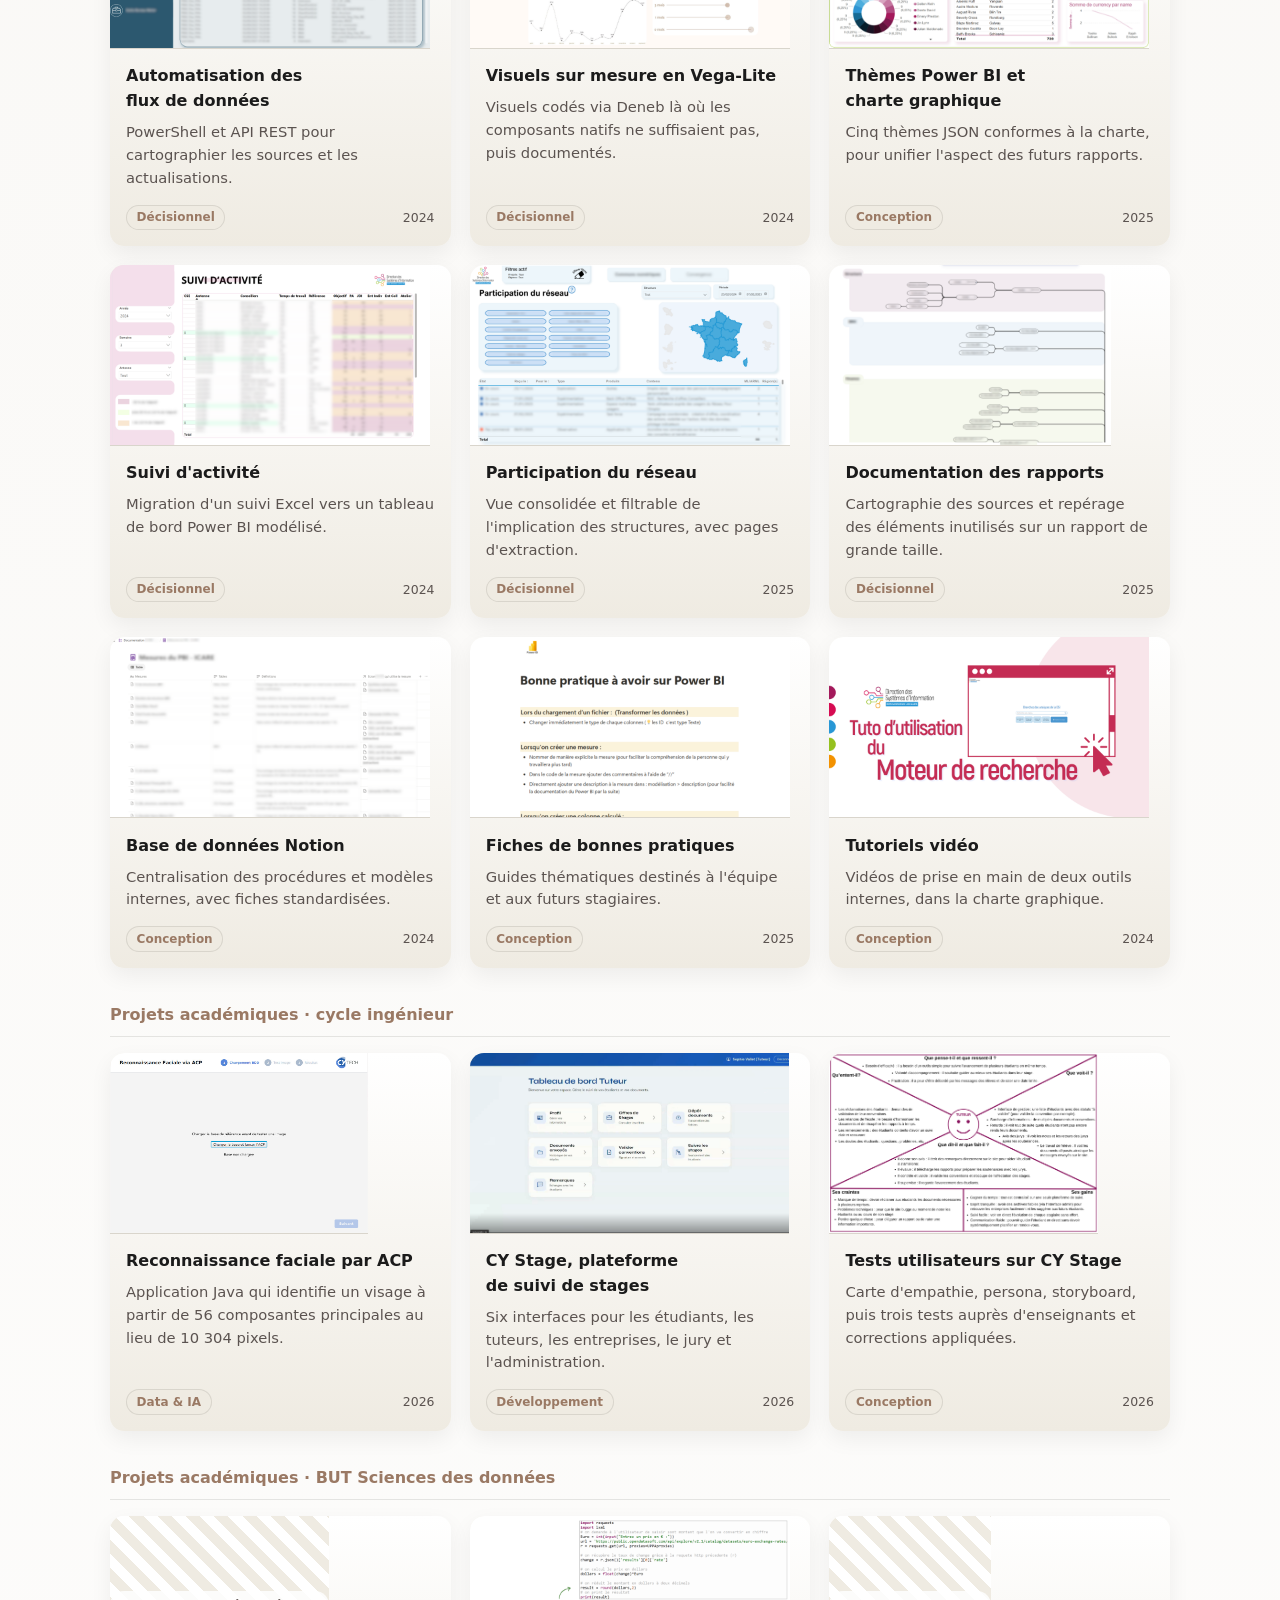
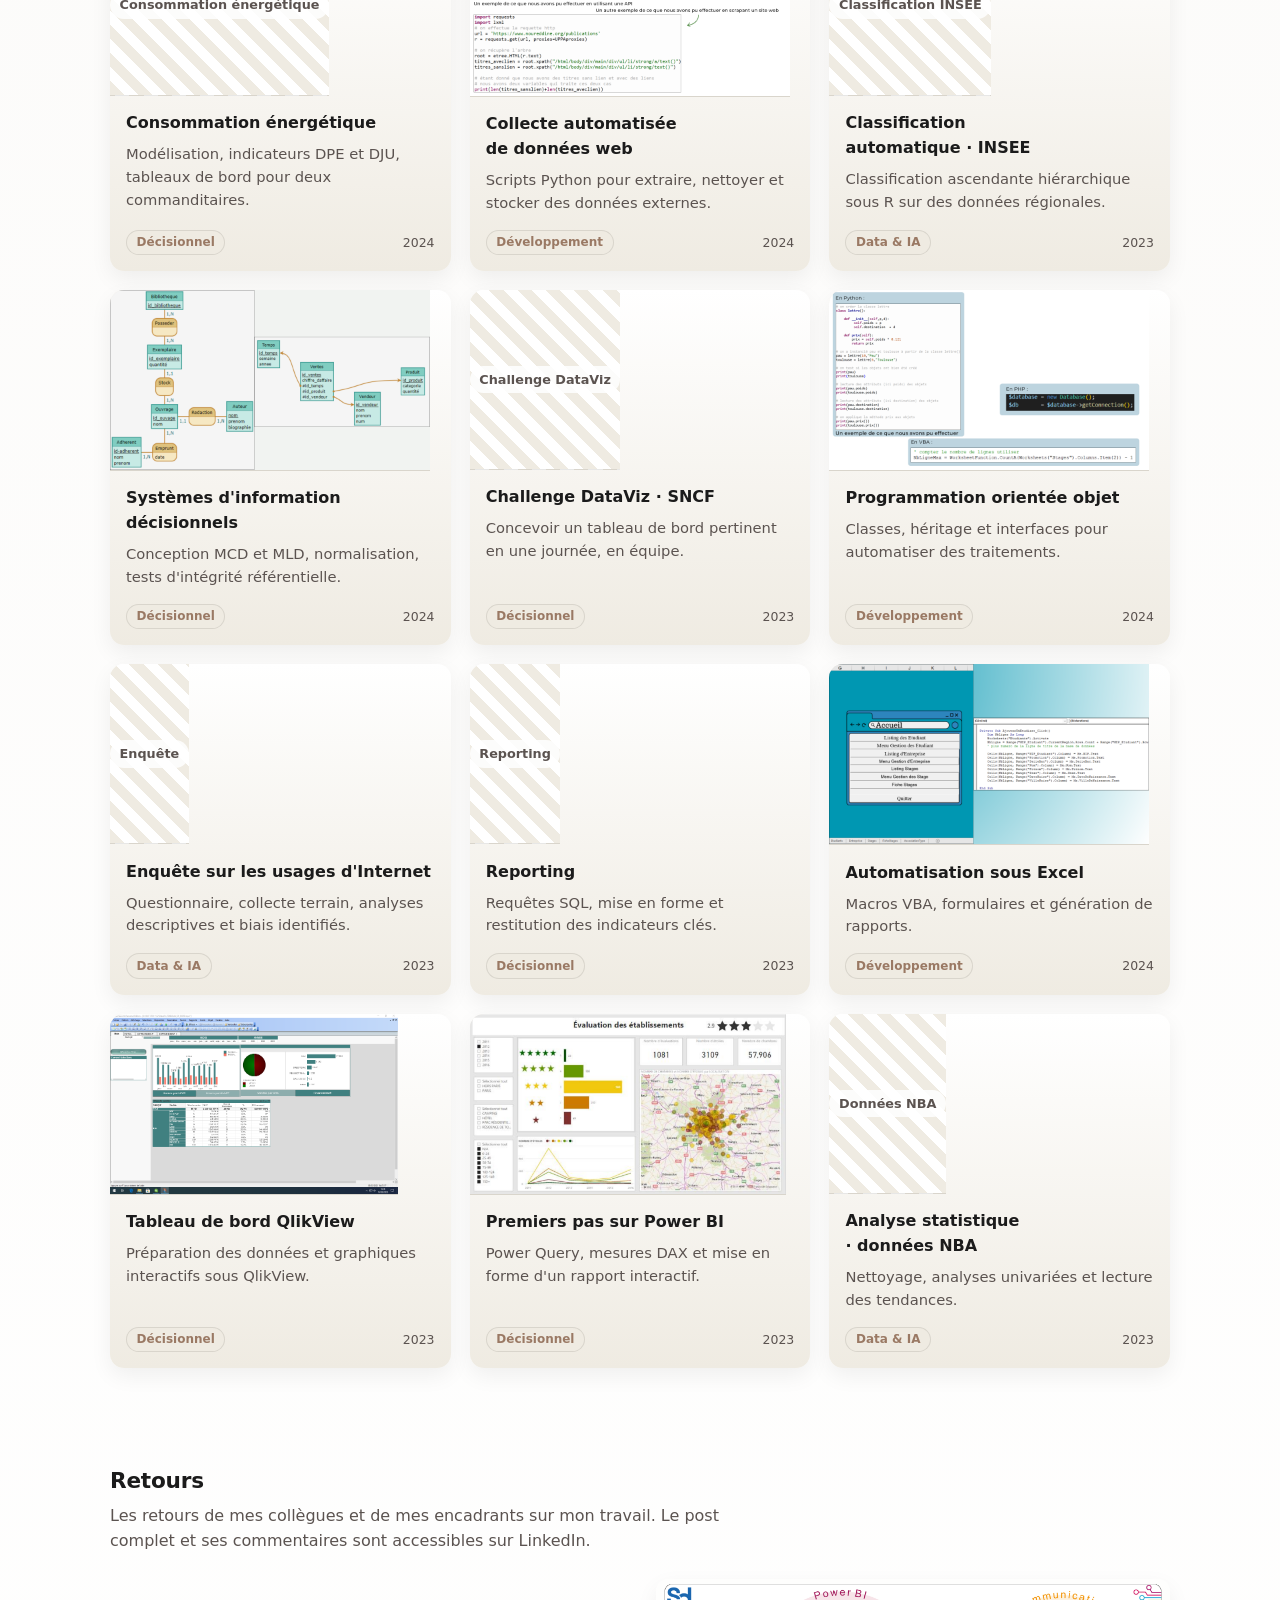
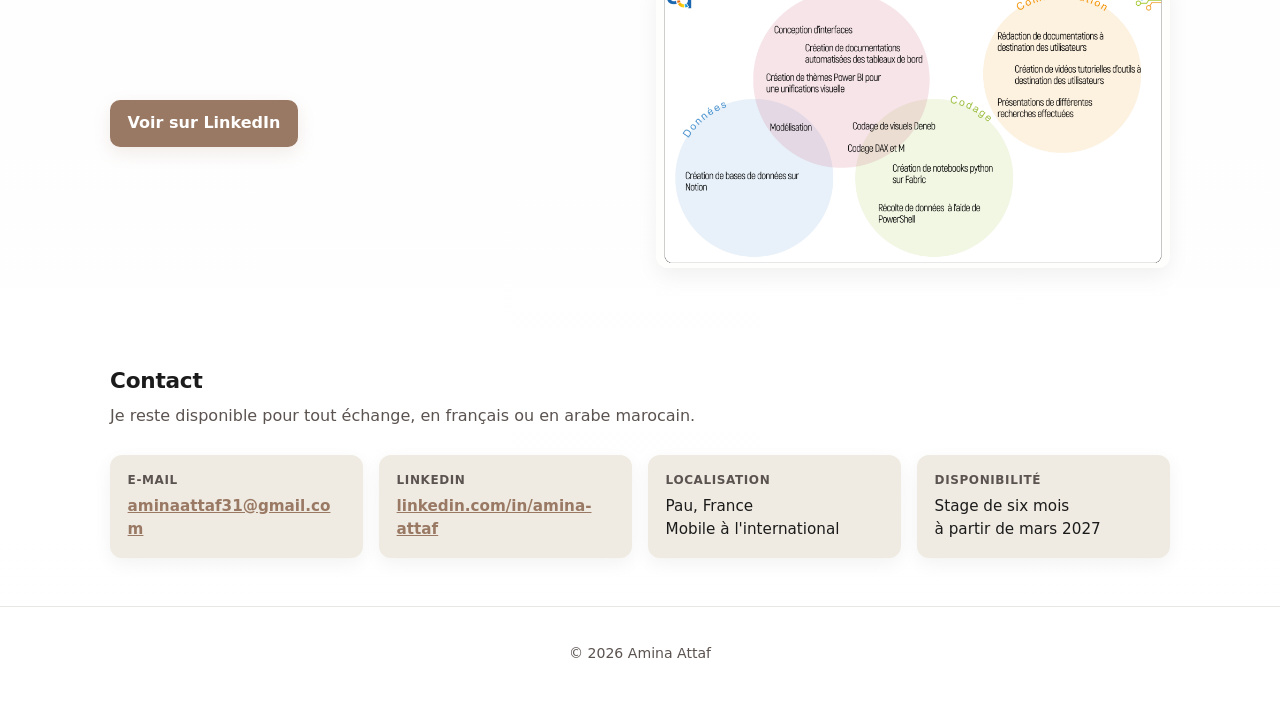
==== commit c556ce1d: "refactor(projets): neutralise l'intitule du suivi des parcours" ====
--- a/index.html
+++ b/index.html
@@ -210,7 +210,7 @@
       <button class="proj-card" type="button" data-modal="m-portefeuille" data-tags="bi ux">
         <div class="proj-thumb" data-label="Tableau de bord"><img src="images/proj-portefeuille.png" alt=""></div>
         <div class="proj-info">
-          <h4>Suivi du portefeuille jeunes</h4>
+          <h4>Suivi des parcours accompagnés</h4>
           <p>Refonte d'un tableau de bord Power BI, questionnaire utilisateurs, navigation repensée.</p>
           <div class="proj-meta"><span class="tag">Décisionnel</span><span class="year">2024</span></div>
         </div>
@@ -549,7 +549,7 @@
 
 <dialog class="proj-modal" id="m-portefeuille">
   <div class="modal-header">
-    <h4>Suivi du portefeuille jeunes</h4>
+    <h4>Suivi des parcours accompagnés</h4>
     <div class="modal-sub">Stage et alternance · 2024</div>
     <button class="modal-close" type="button" data-close aria-label="Fermer">×</button>
   </div>
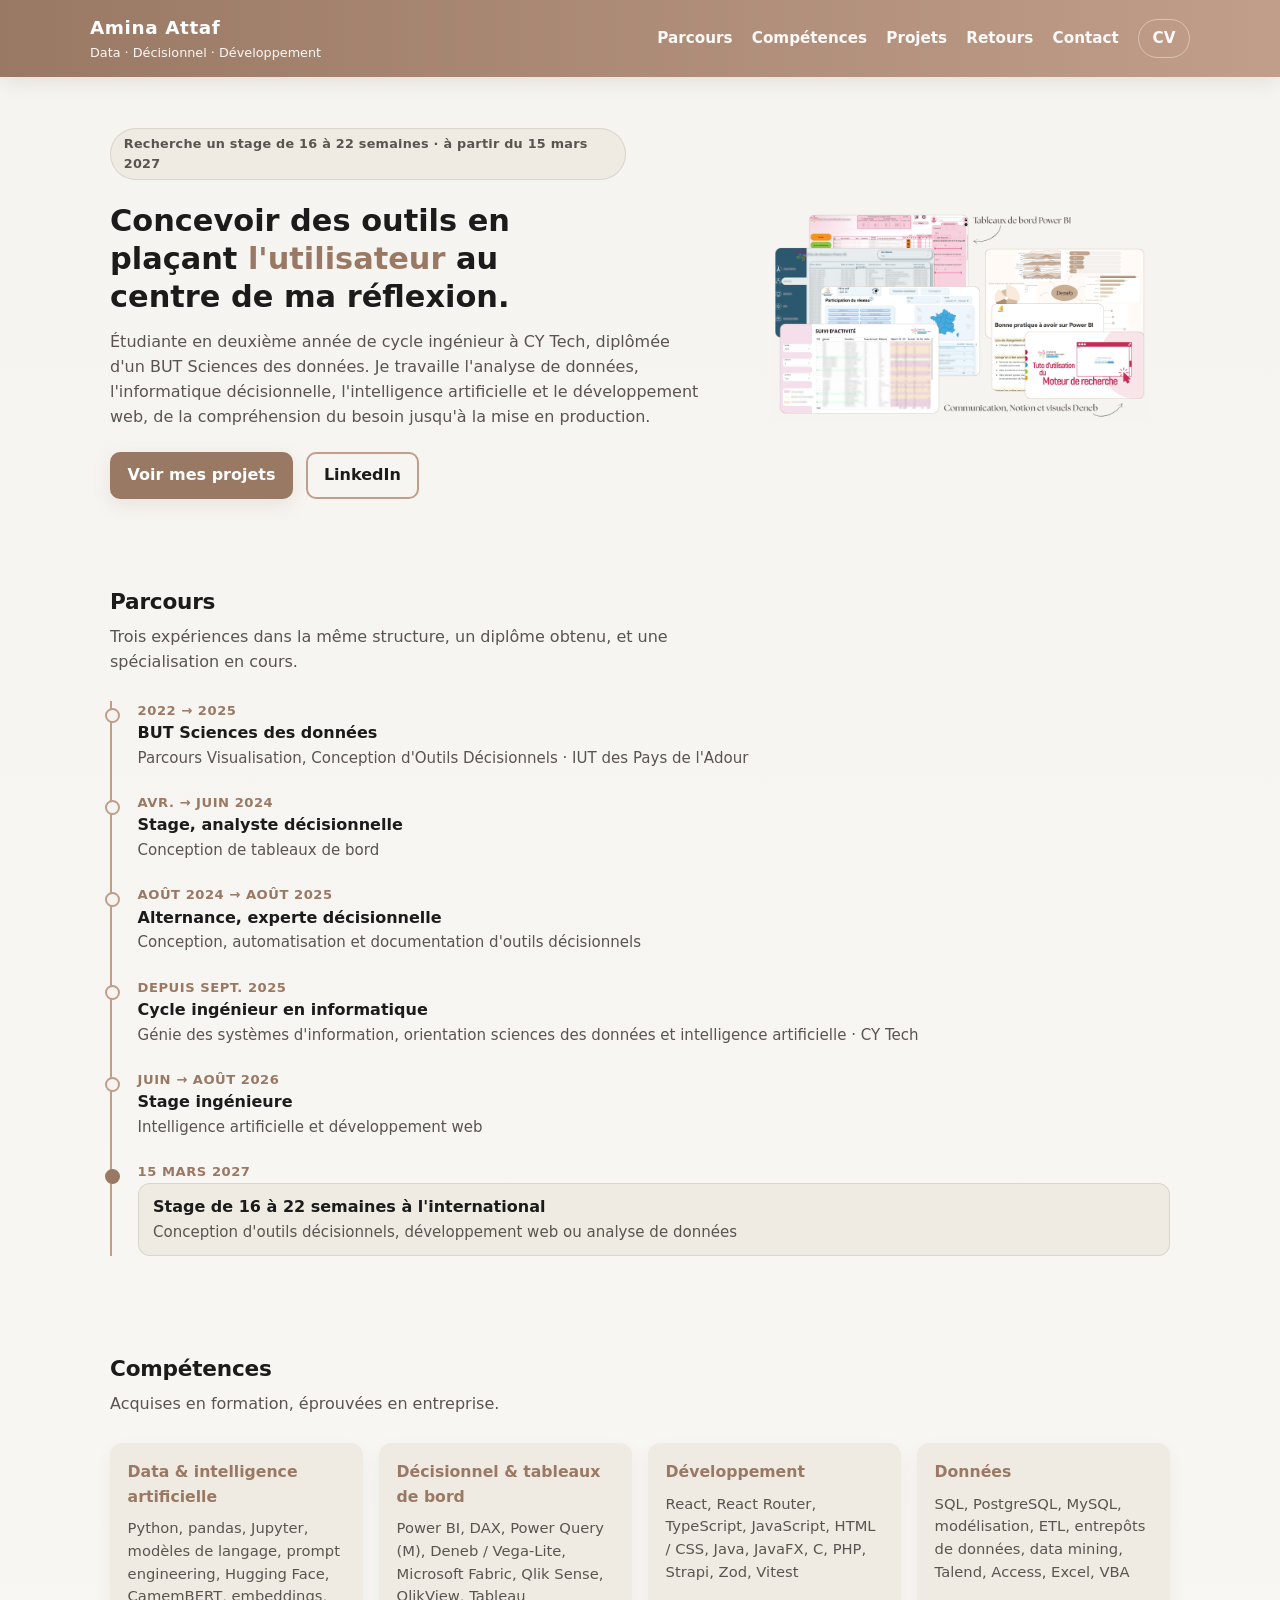
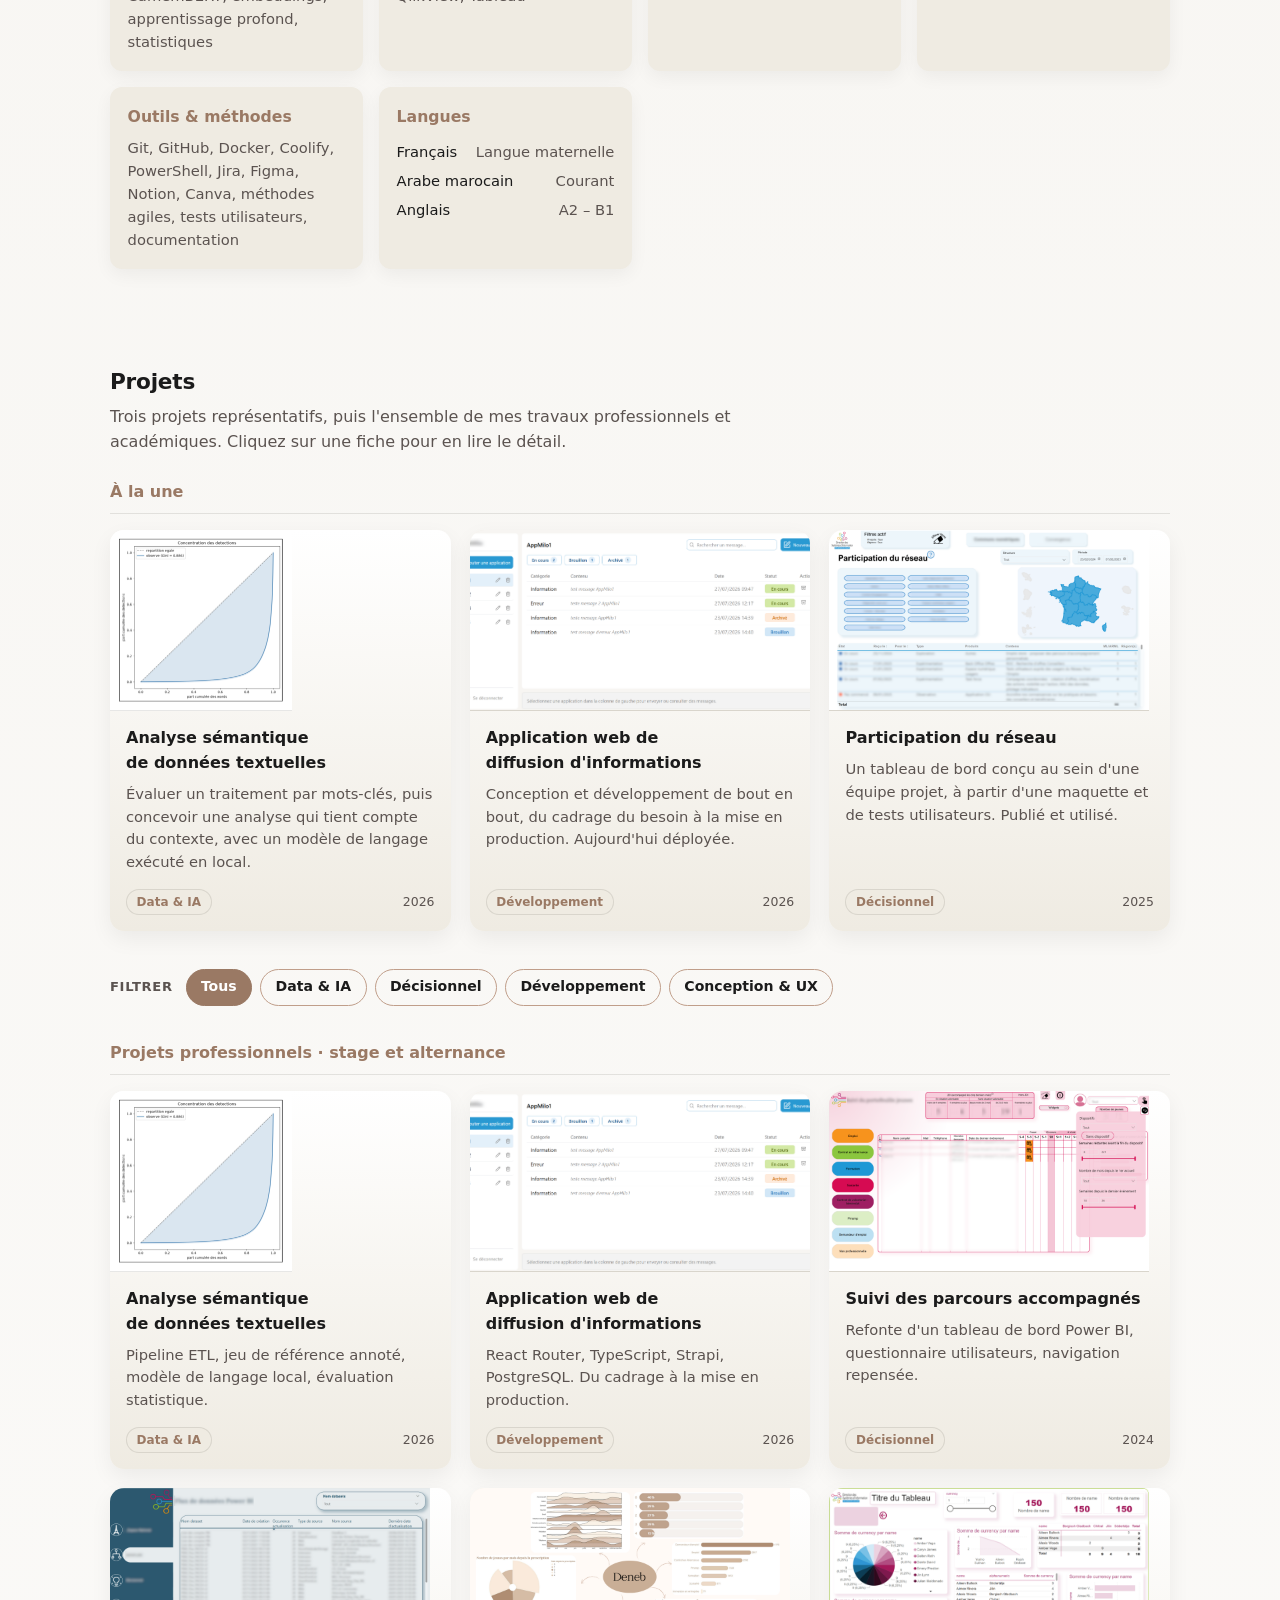
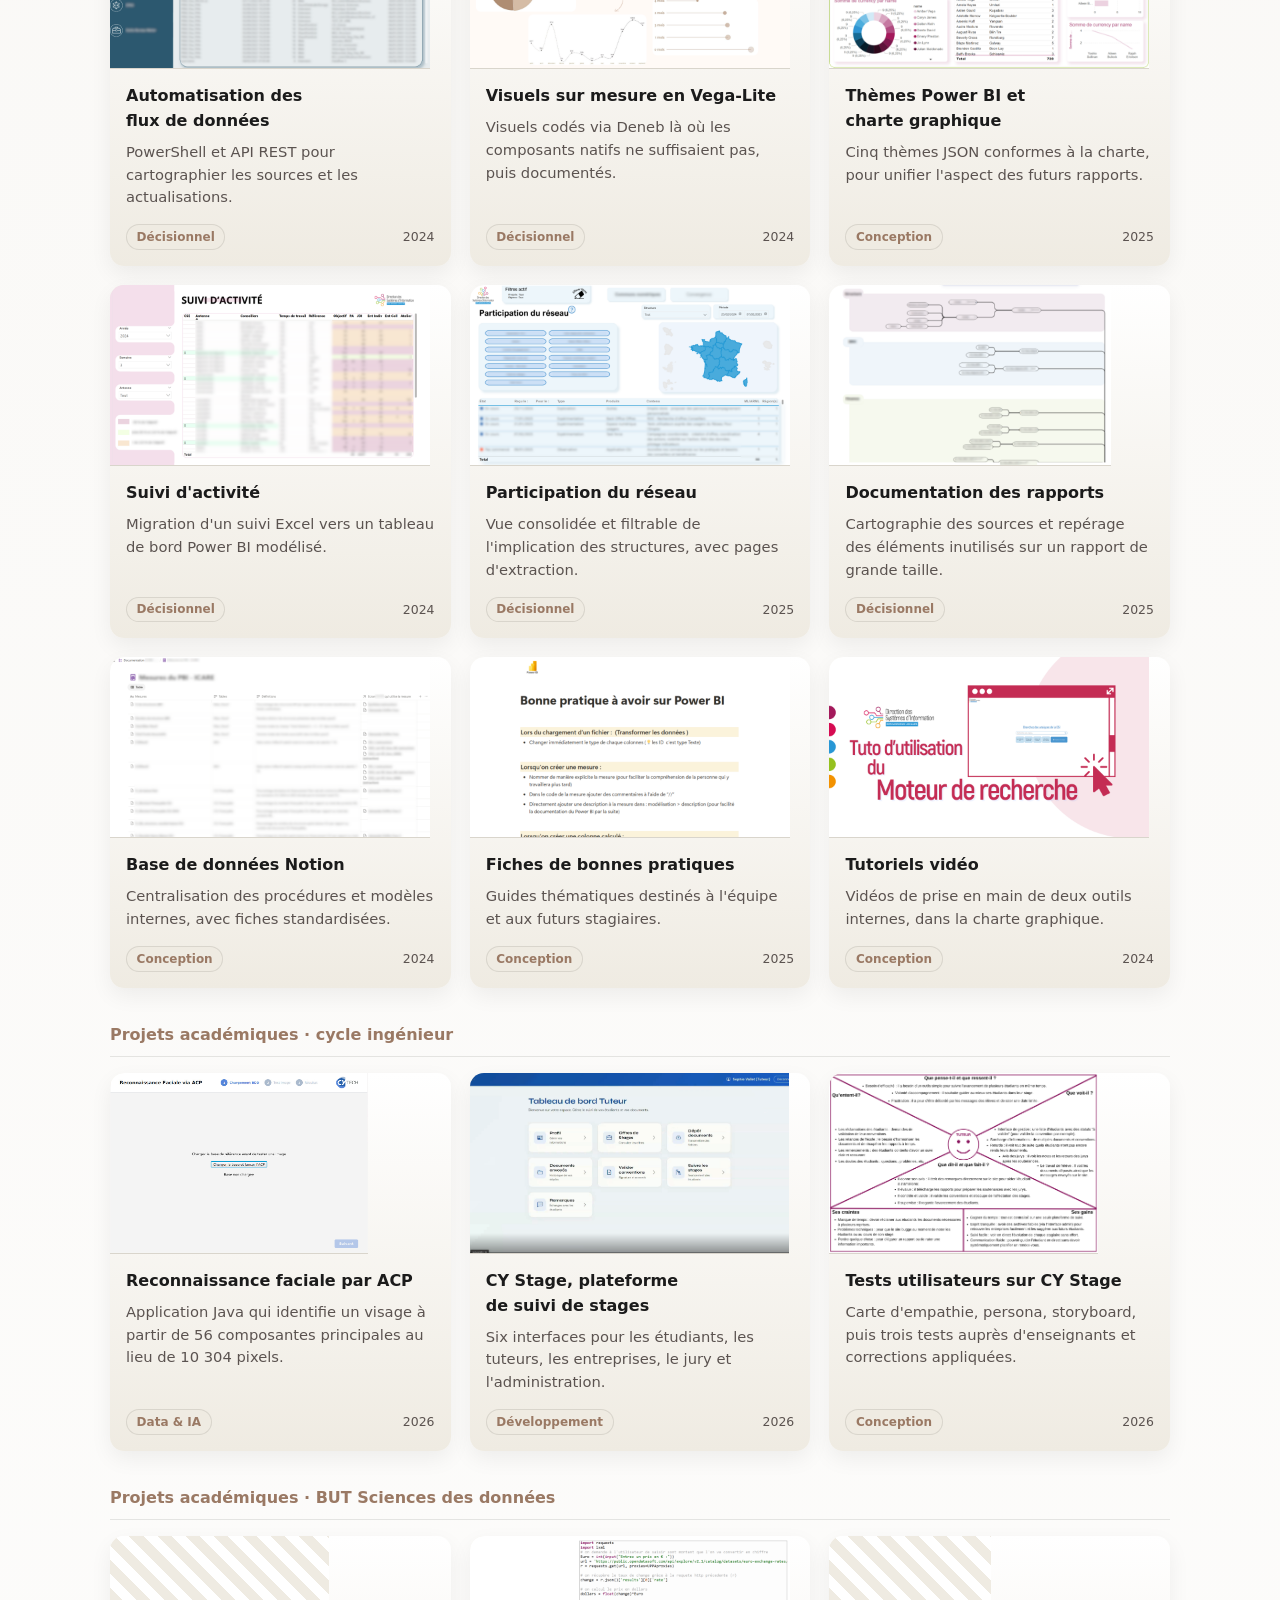
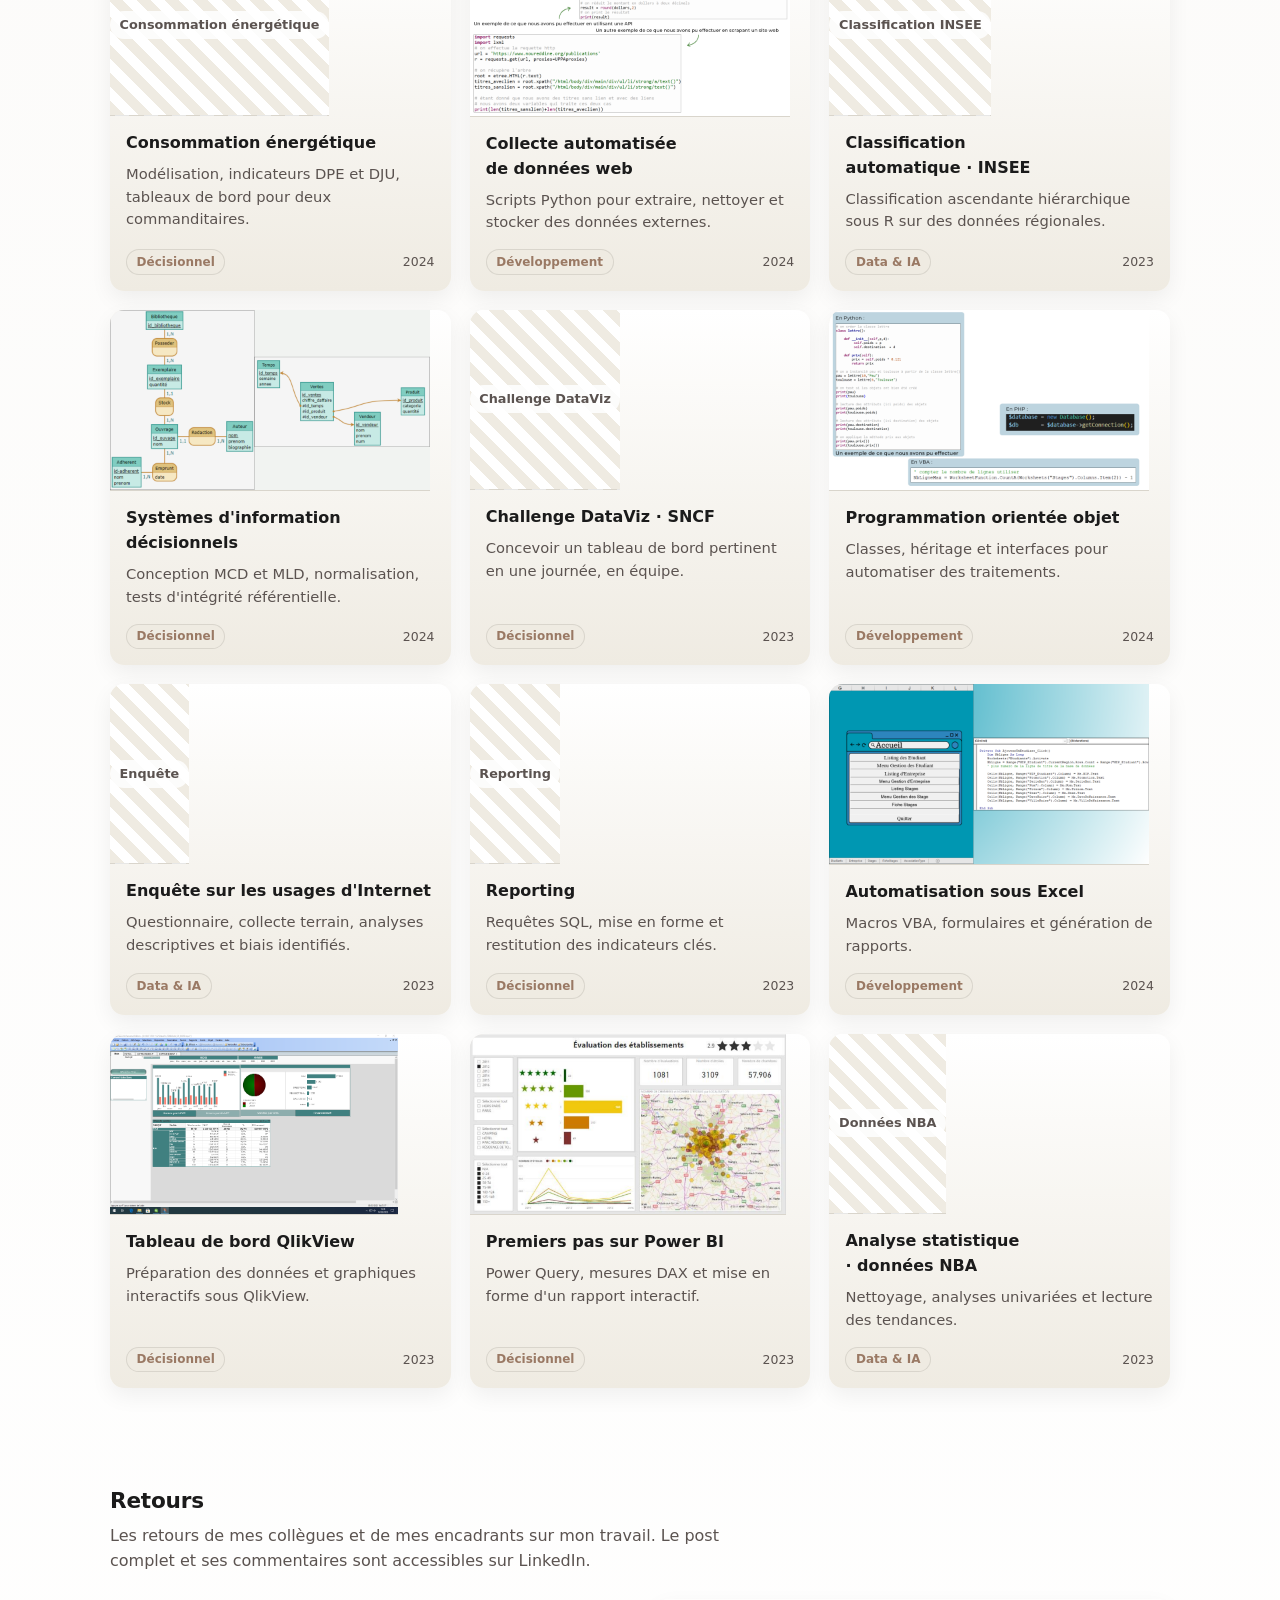
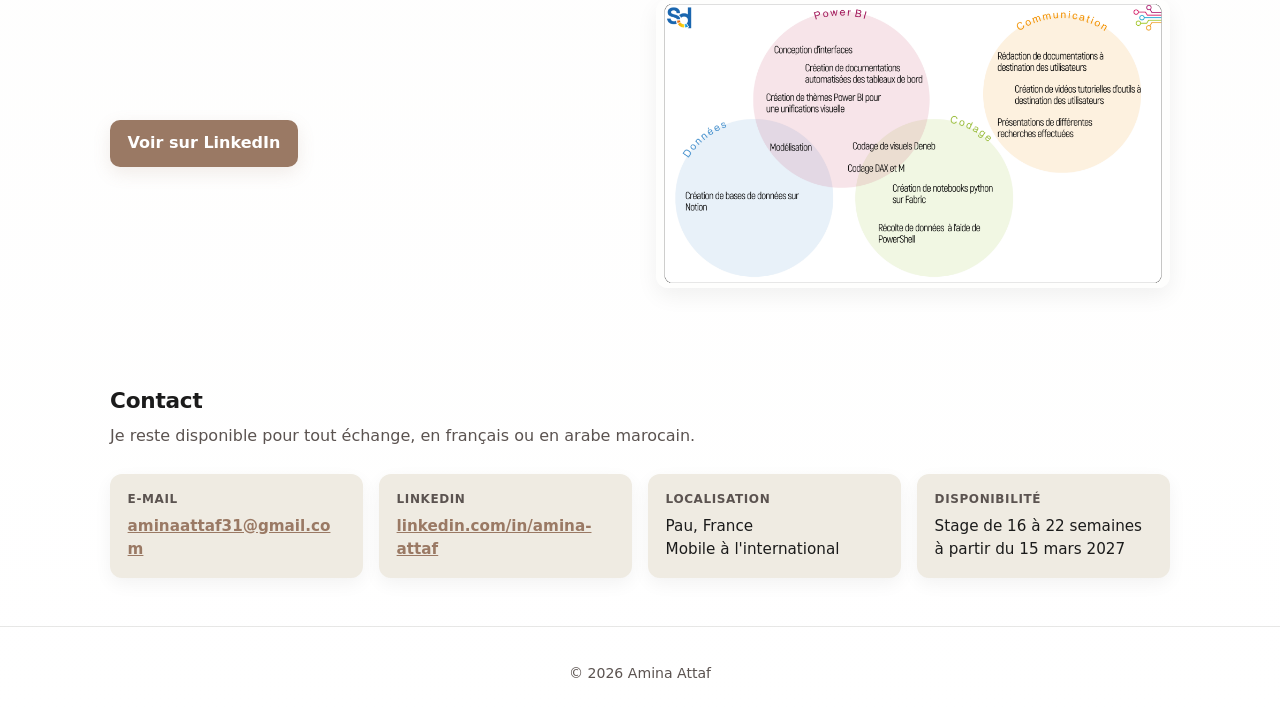
==== commit cb6d0672: "fix: mise à jour des dates de stages et de la durée" ====
--- a/index.html
+++ b/index.html
@@ -9,7 +9,7 @@
 
 <meta property="og:type" content="website">
 <meta property="og:title" content="Amina Attaf — Portfolio data, décisionnel et développement">
-<meta property="og:description" content="Analyse de données, informatique décisionnelle, intelligence artificielle et développement web. Recherche un stage de six mois à partir de mars 2027.">
+<meta property="og:description" content="Analyse de données, informatique décisionnelle, intelligence artificielle et développement web. Recherche un stage de 16 à 22 semaines à partir du 15 mars 2027.">
 <meta property="og:image" content="https://aminaattaf.github.io/images/hero-illustration.png">
 <meta property="og:url" content="https://aminaattaf.github.io/">
 <meta property="og:locale" content="fr_FR">
@@ -42,7 +42,7 @@
 <section class="hero">
   <div class="container hero-grid">
     <div class="hero-text">
-      <p class="eyebrow">Recherche un stage de six mois · mars 2027</p>
+      <p class="eyebrow">Recherche un stage de 16 à 22 semaines · à partir du 15 mars 2027</p>
       <h2>Concevoir des outils en plaçant <span>l'utilisateur</span> au centre de ma réflexion.</h2>
       <p>Étudiante en deuxième année de cycle ingénieur à CY Tech, diplômée d'un BUT Sciences des données. Je travaille l'analyse de données, l'informatique décisionnelle, l'intelligence artificielle et le développement web, de la compréhension du besoin jusqu'à la mise en production.</p>
       <div class="hero-ctas">
@@ -97,9 +97,9 @@
         </div>
       </li>
       <li class="next">
-        <div class="tl-when">mars 2027</div>
+        <div class="tl-when">15 mars 2027</div>
         <div class="tl-what">
-          <strong>Stage de six mois à l'international</strong>
+          <strong>Stage de 16 à 22 semaines à l'international</strong>
           <span>Conception d'outils décisionnels, développement web ou analyse de données</span>
         </div>
       </li>
@@ -480,7 +480,7 @@
       </div>
       <div class="contact-box">
         <span>Disponibilité</span>
-        Stage de six mois<br>à partir de mars 2027
+        Stage de 16 à 22 semaines<br>à partir du 15 mars 2027
       </div>
     </div>
   </div>
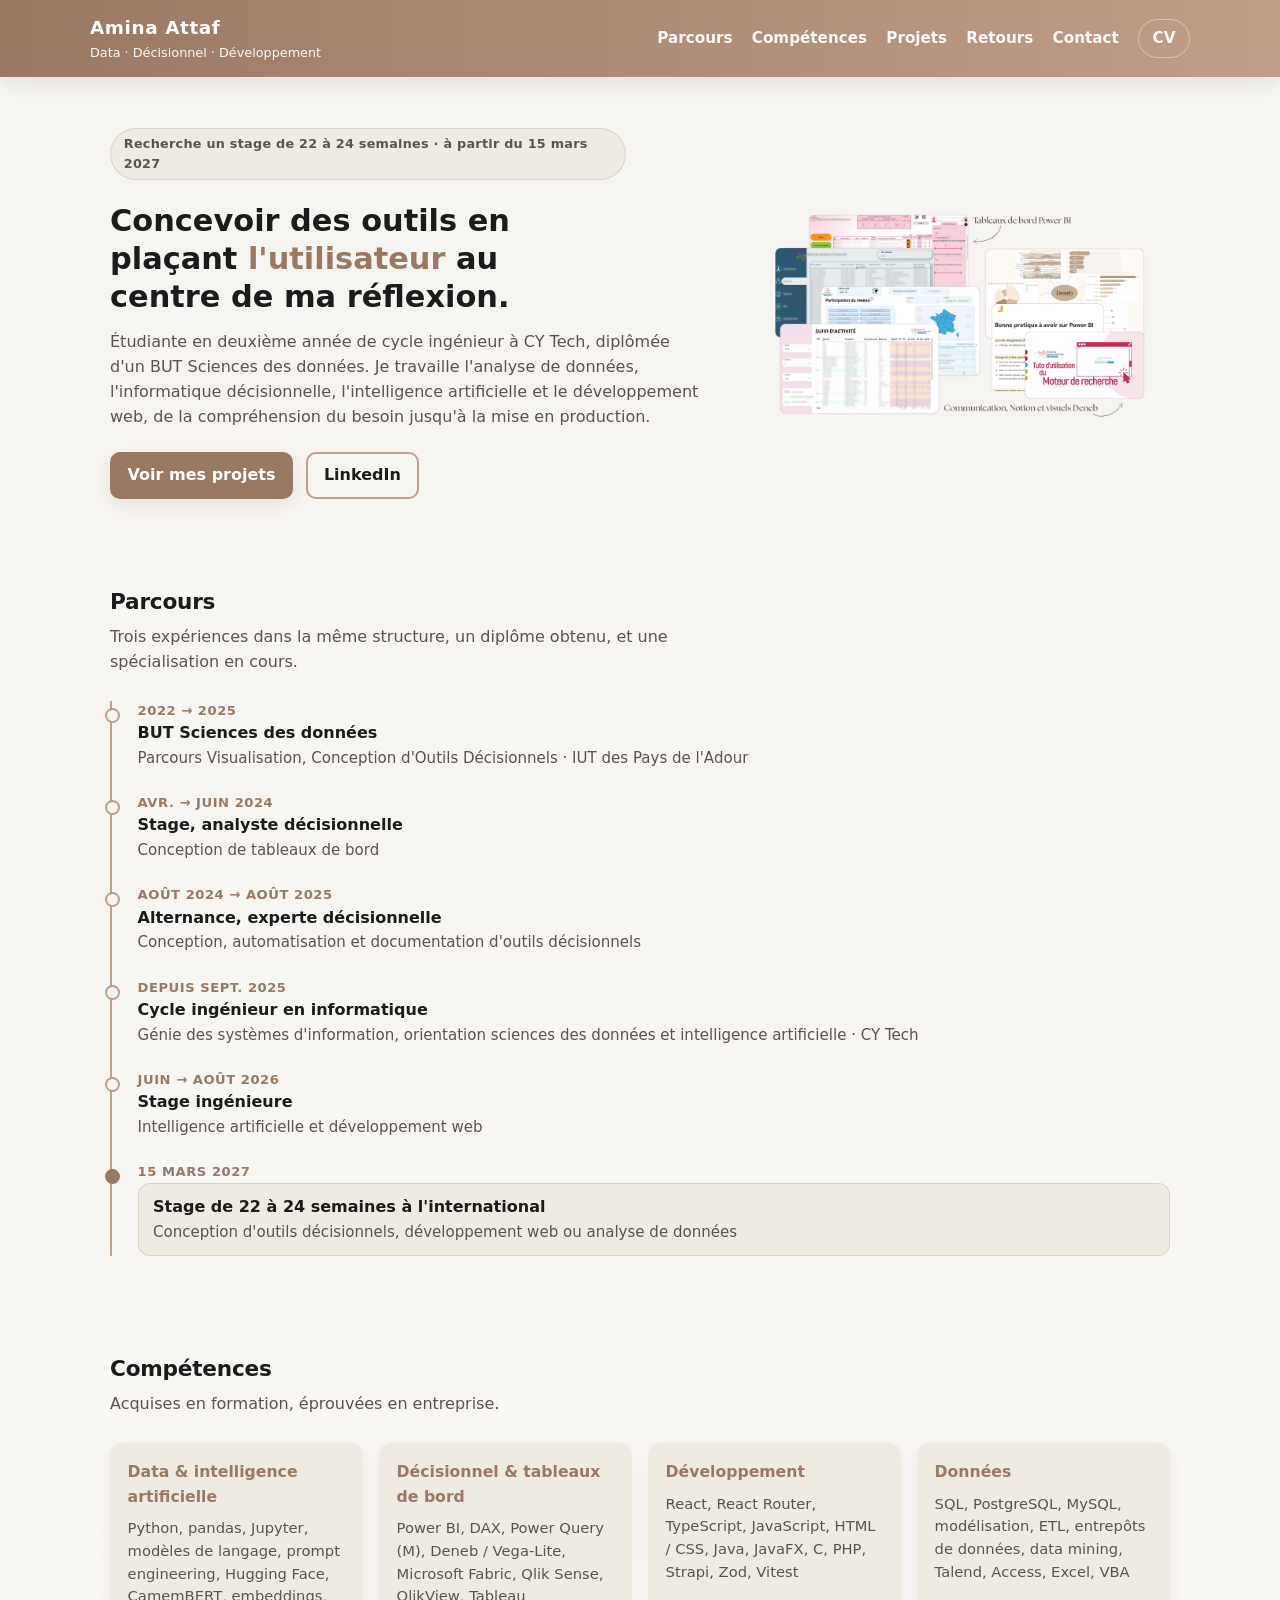
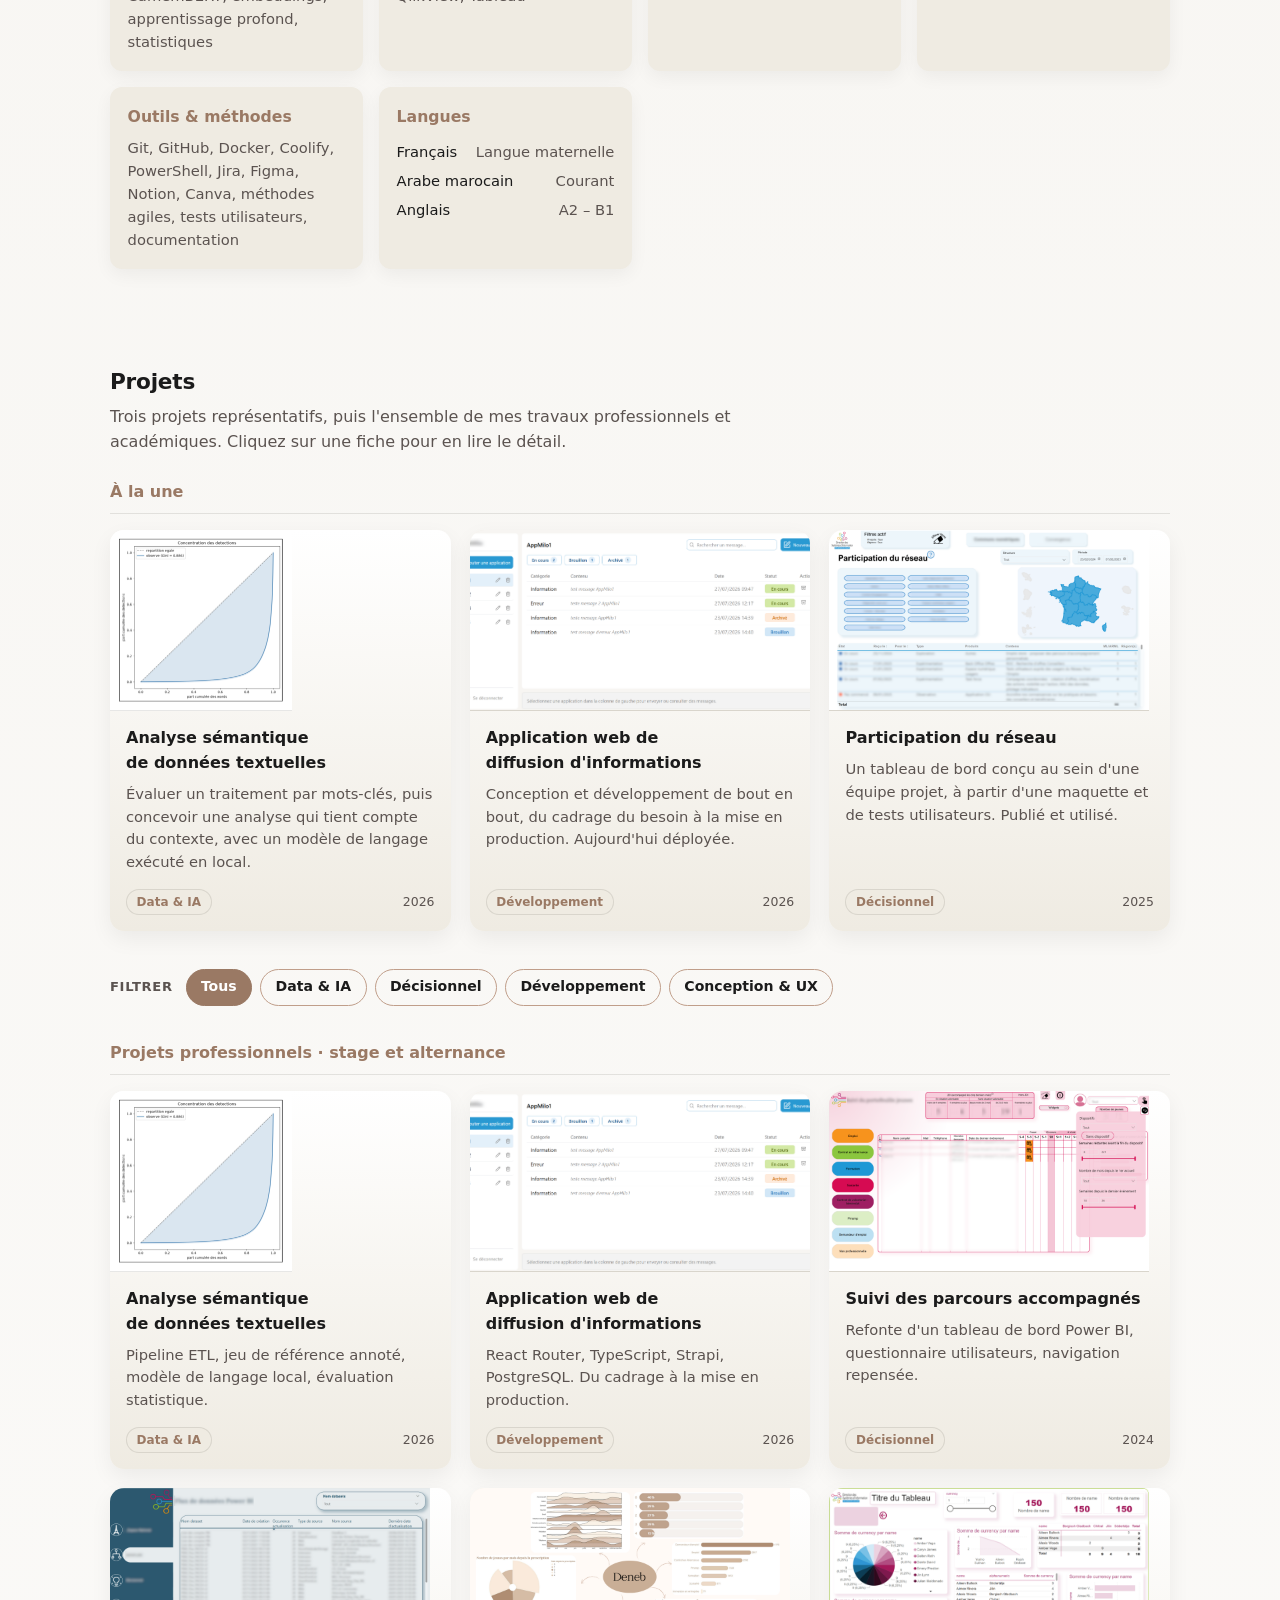
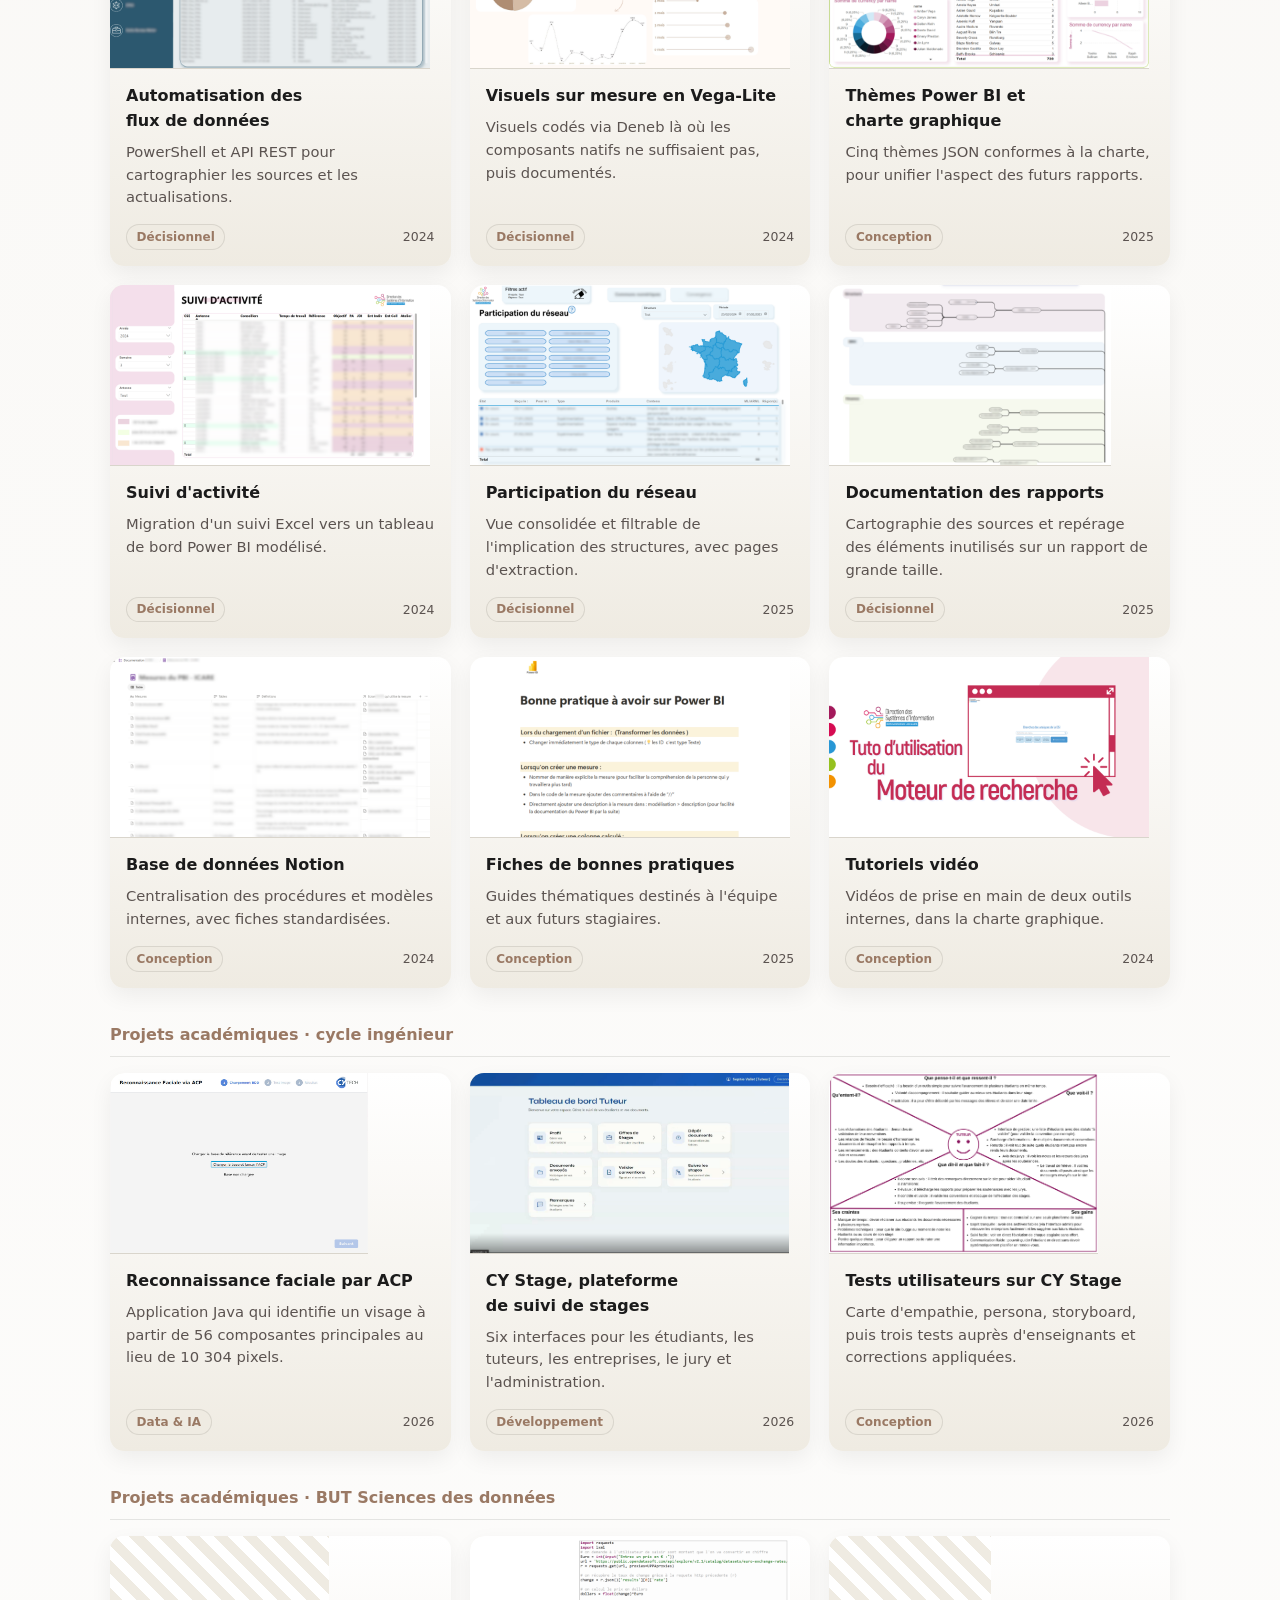
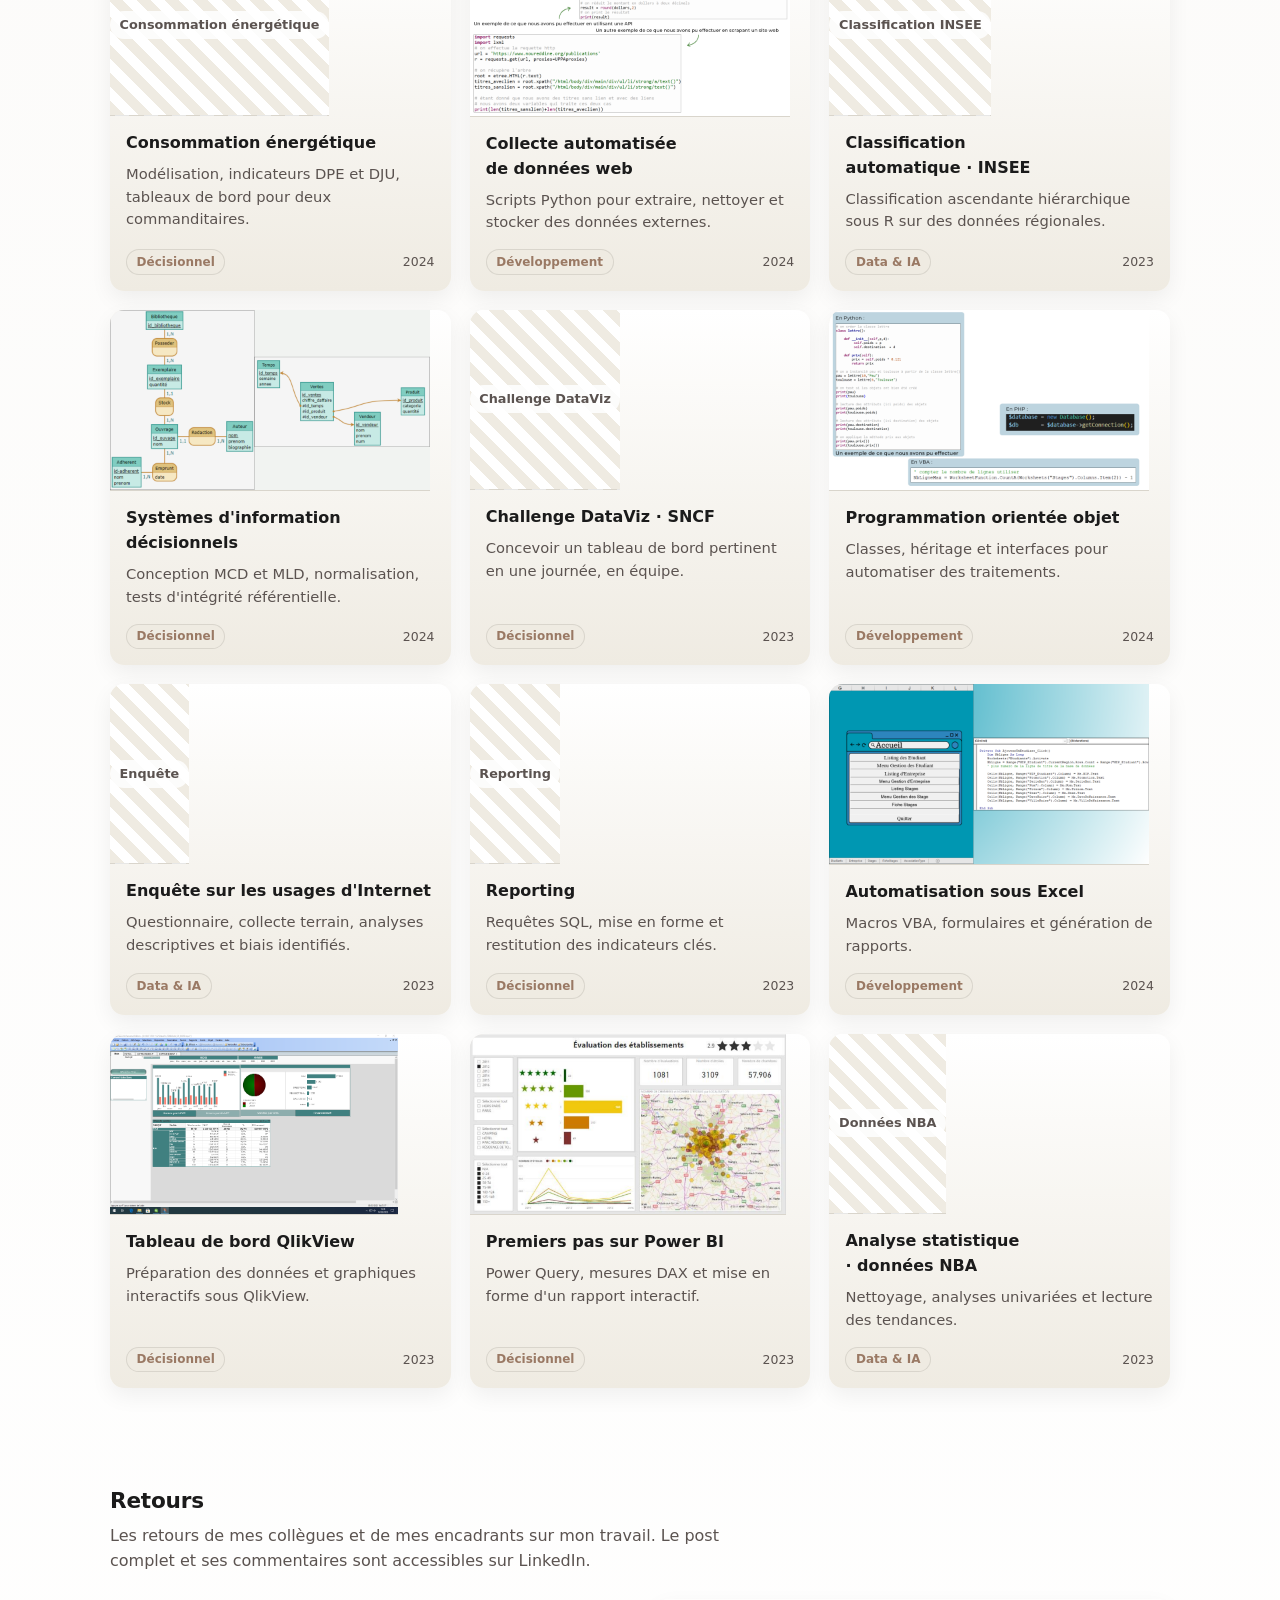
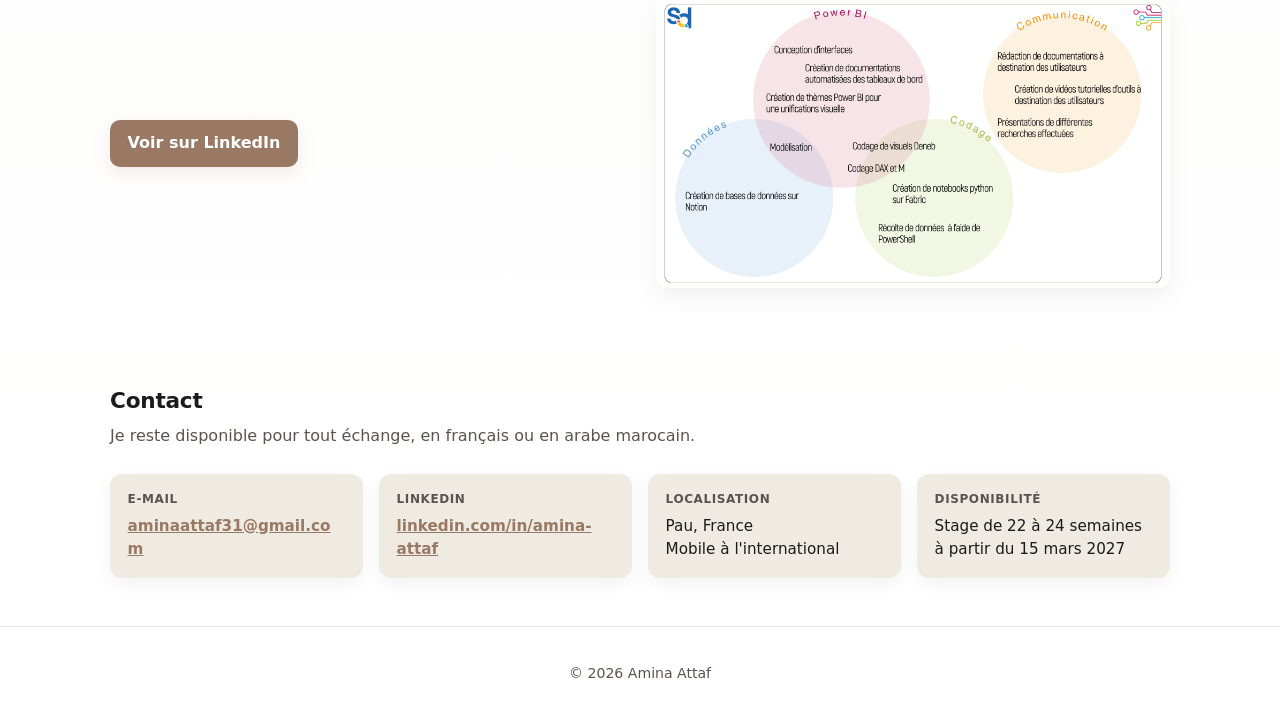
==== commit 899dcbfb: "fix: mise à jour des dates de stage à 22 à 24 semaines" ====
--- a/index.html
+++ b/index.html
@@ -9,7 +9,7 @@
 
 <meta property="og:type" content="website">
 <meta property="og:title" content="Amina Attaf — Portfolio data, décisionnel et développement">
-<meta property="og:description" content="Analyse de données, informatique décisionnelle, intelligence artificielle et développement web. Recherche un stage de 16 à 22 semaines à partir du 15 mars 2027.">
+<meta property="og:description" content="Analyse de données, informatique décisionnelle, intelligence artificielle et développement web. Recherche un stage de 22 à 24 semaines à partir du 15 mars 2027.">
 <meta property="og:image" content="https://aminaattaf.github.io/images/hero-illustration.png">
 <meta property="og:url" content="https://aminaattaf.github.io/">
 <meta property="og:locale" content="fr_FR">
@@ -42,7 +42,7 @@
 <section class="hero">
   <div class="container hero-grid">
     <div class="hero-text">
-      <p class="eyebrow">Recherche un stage de 16 à 22 semaines · à partir du 15 mars 2027</p>
+      <p class="eyebrow">Recherche un stage de 22 à 24 semaines · à partir du 15 mars 2027</p>
       <h2>Concevoir des outils en plaçant <span>l'utilisateur</span> au centre de ma réflexion.</h2>
       <p>Étudiante en deuxième année de cycle ingénieur à CY Tech, diplômée d'un BUT Sciences des données. Je travaille l'analyse de données, l'informatique décisionnelle, l'intelligence artificielle et le développement web, de la compréhension du besoin jusqu'à la mise en production.</p>
       <div class="hero-ctas">
@@ -99,7 +99,7 @@
       <li class="next">
         <div class="tl-when">15 mars 2027</div>
         <div class="tl-what">
-          <strong>Stage de 16 à 22 semaines à l'international</strong>
+          <strong>Stage de 22 à 24 semaines à l'international</strong>
           <span>Conception d'outils décisionnels, développement web ou analyse de données</span>
         </div>
       </li>
@@ -480,7 +480,7 @@
       </div>
       <div class="contact-box">
         <span>Disponibilité</span>
-        Stage de 16 à 22 semaines<br>à partir du 15 mars 2027
+        Stage de 22 à 24 semaines<br>à partir du 15 mars 2027
       </div>
     </div>
   </div>
